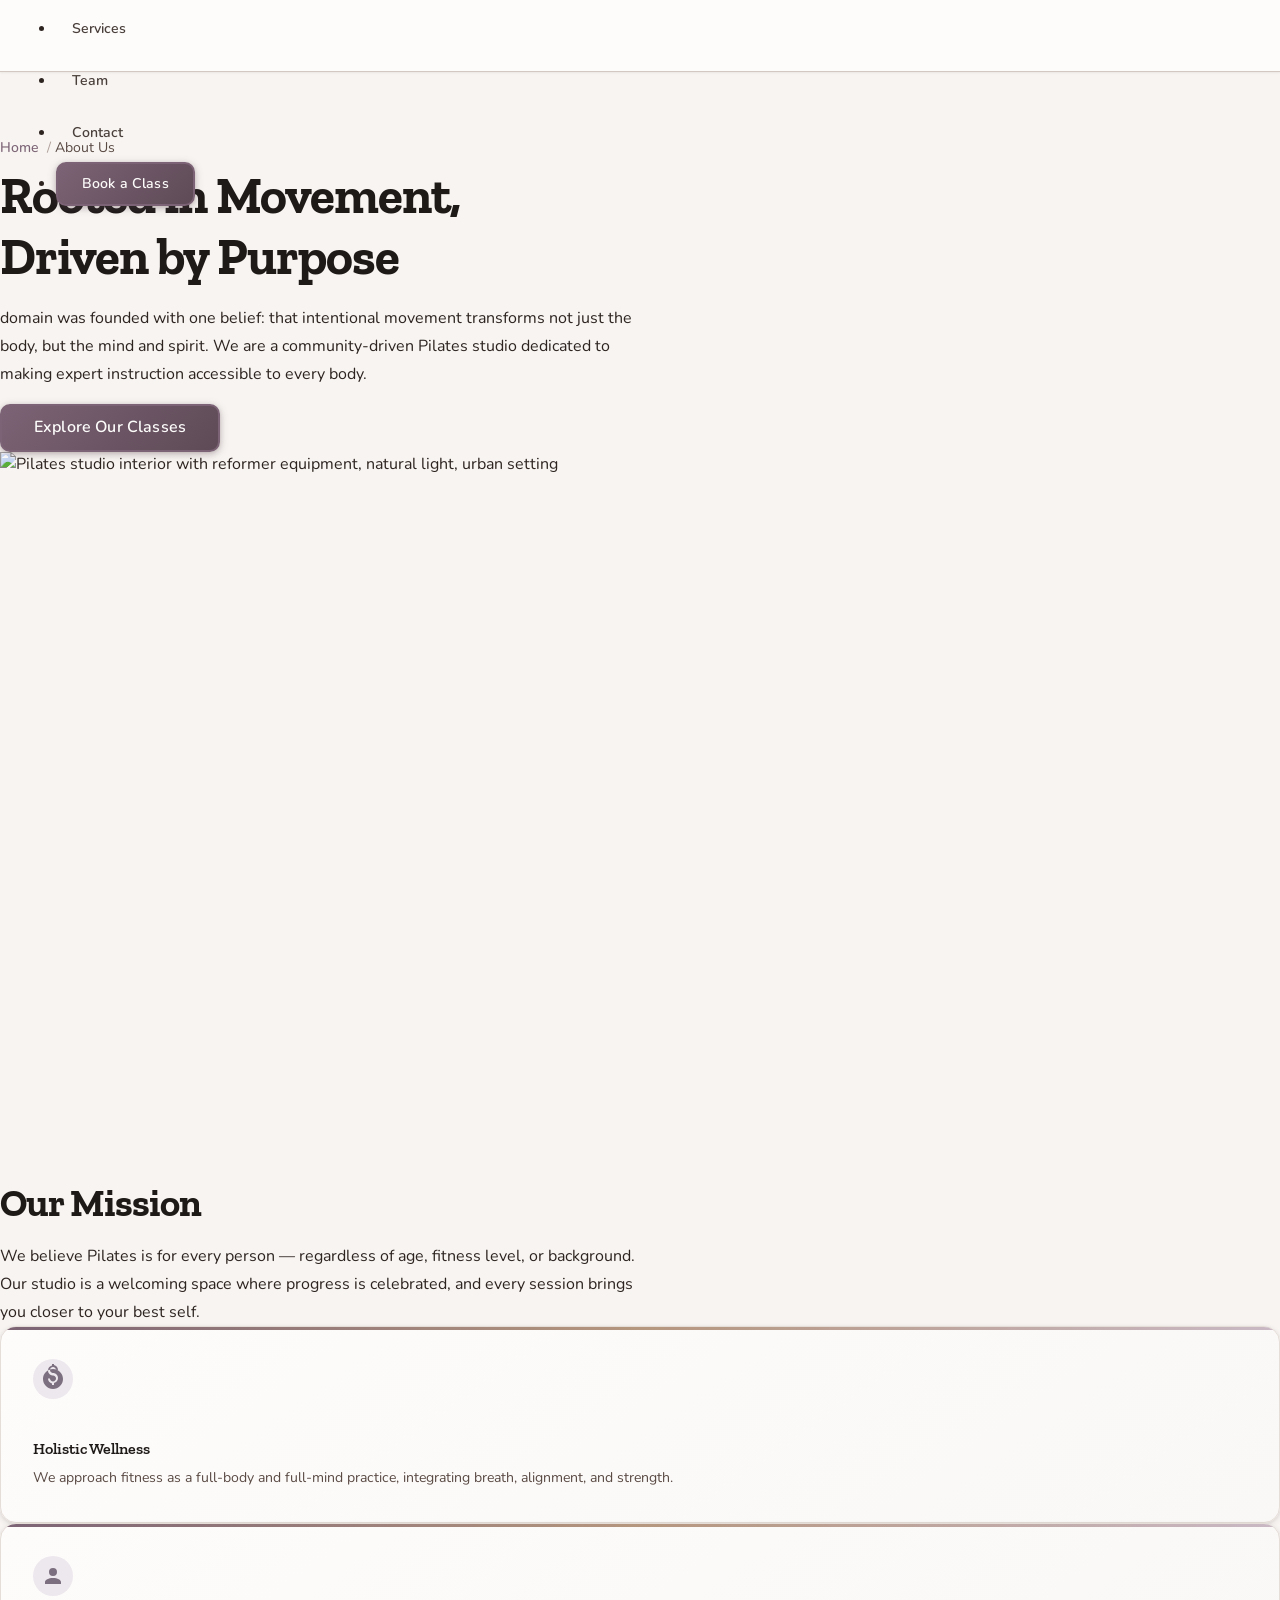
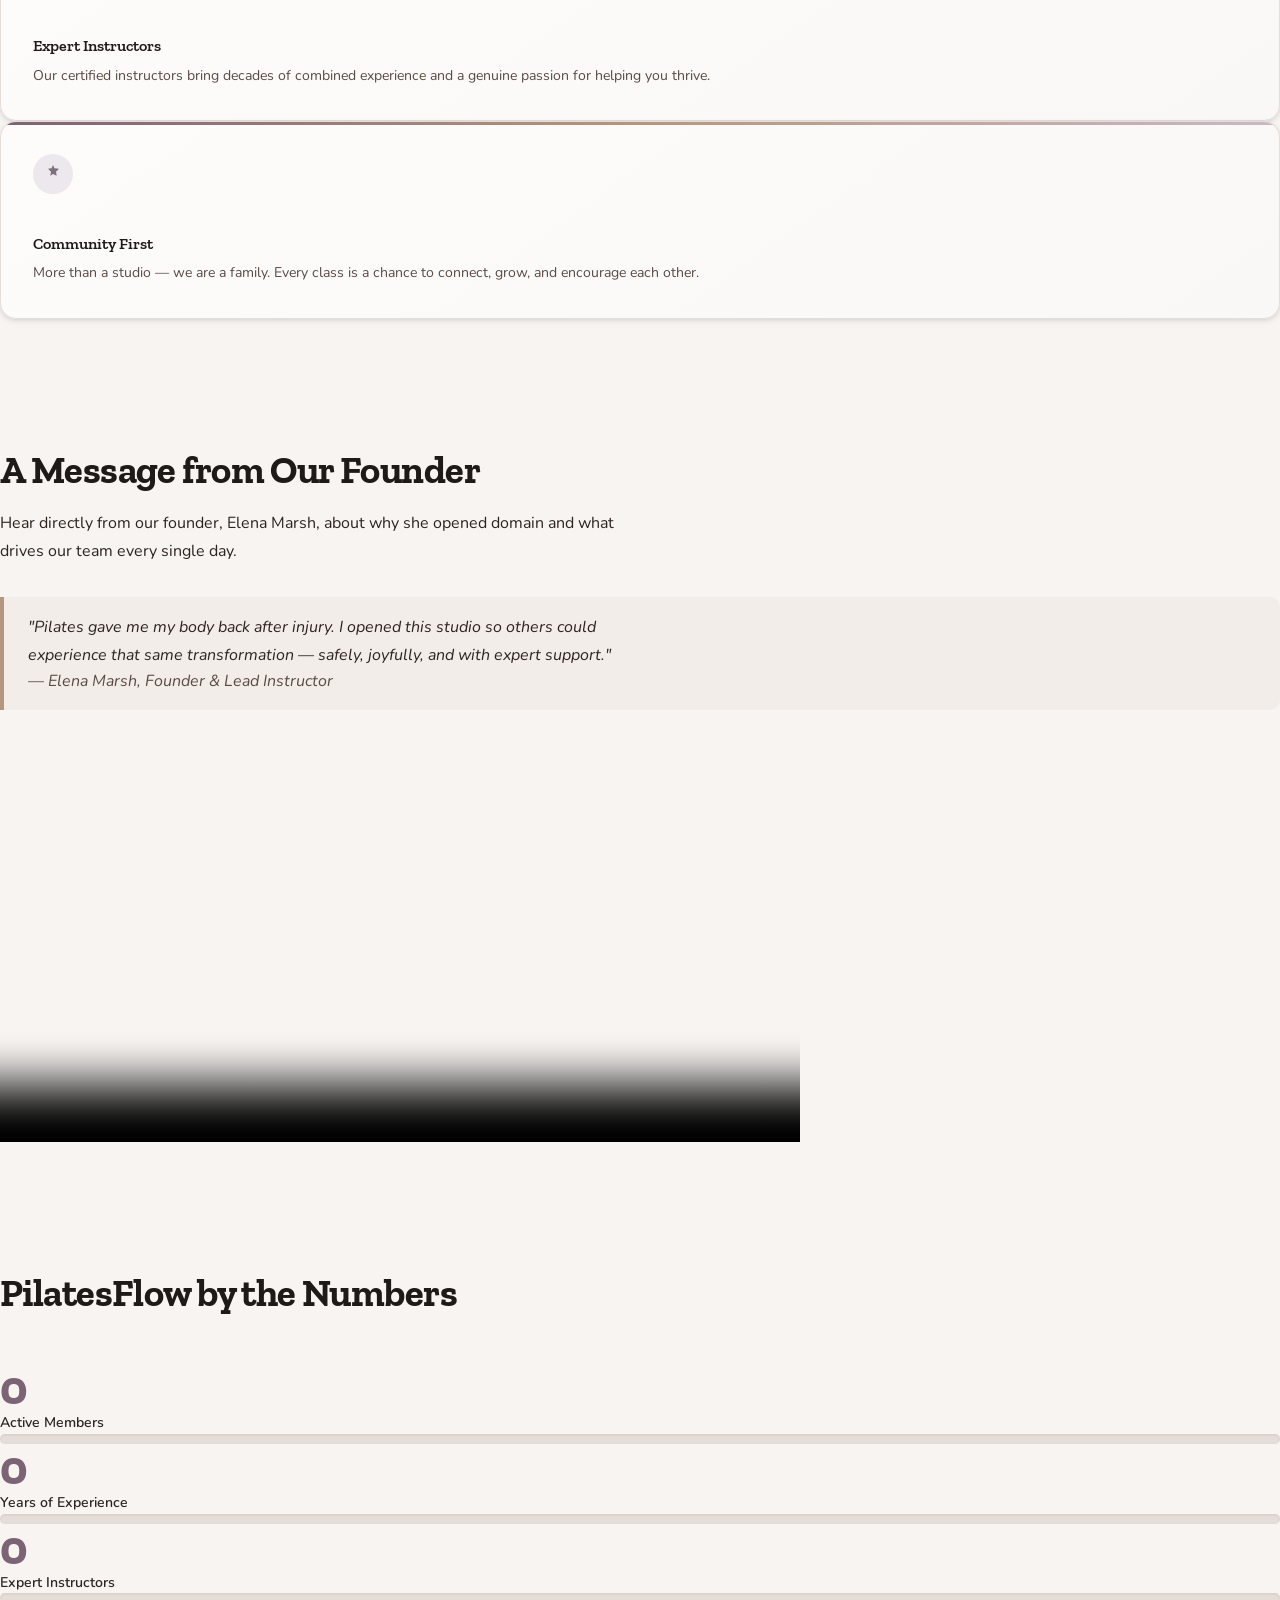
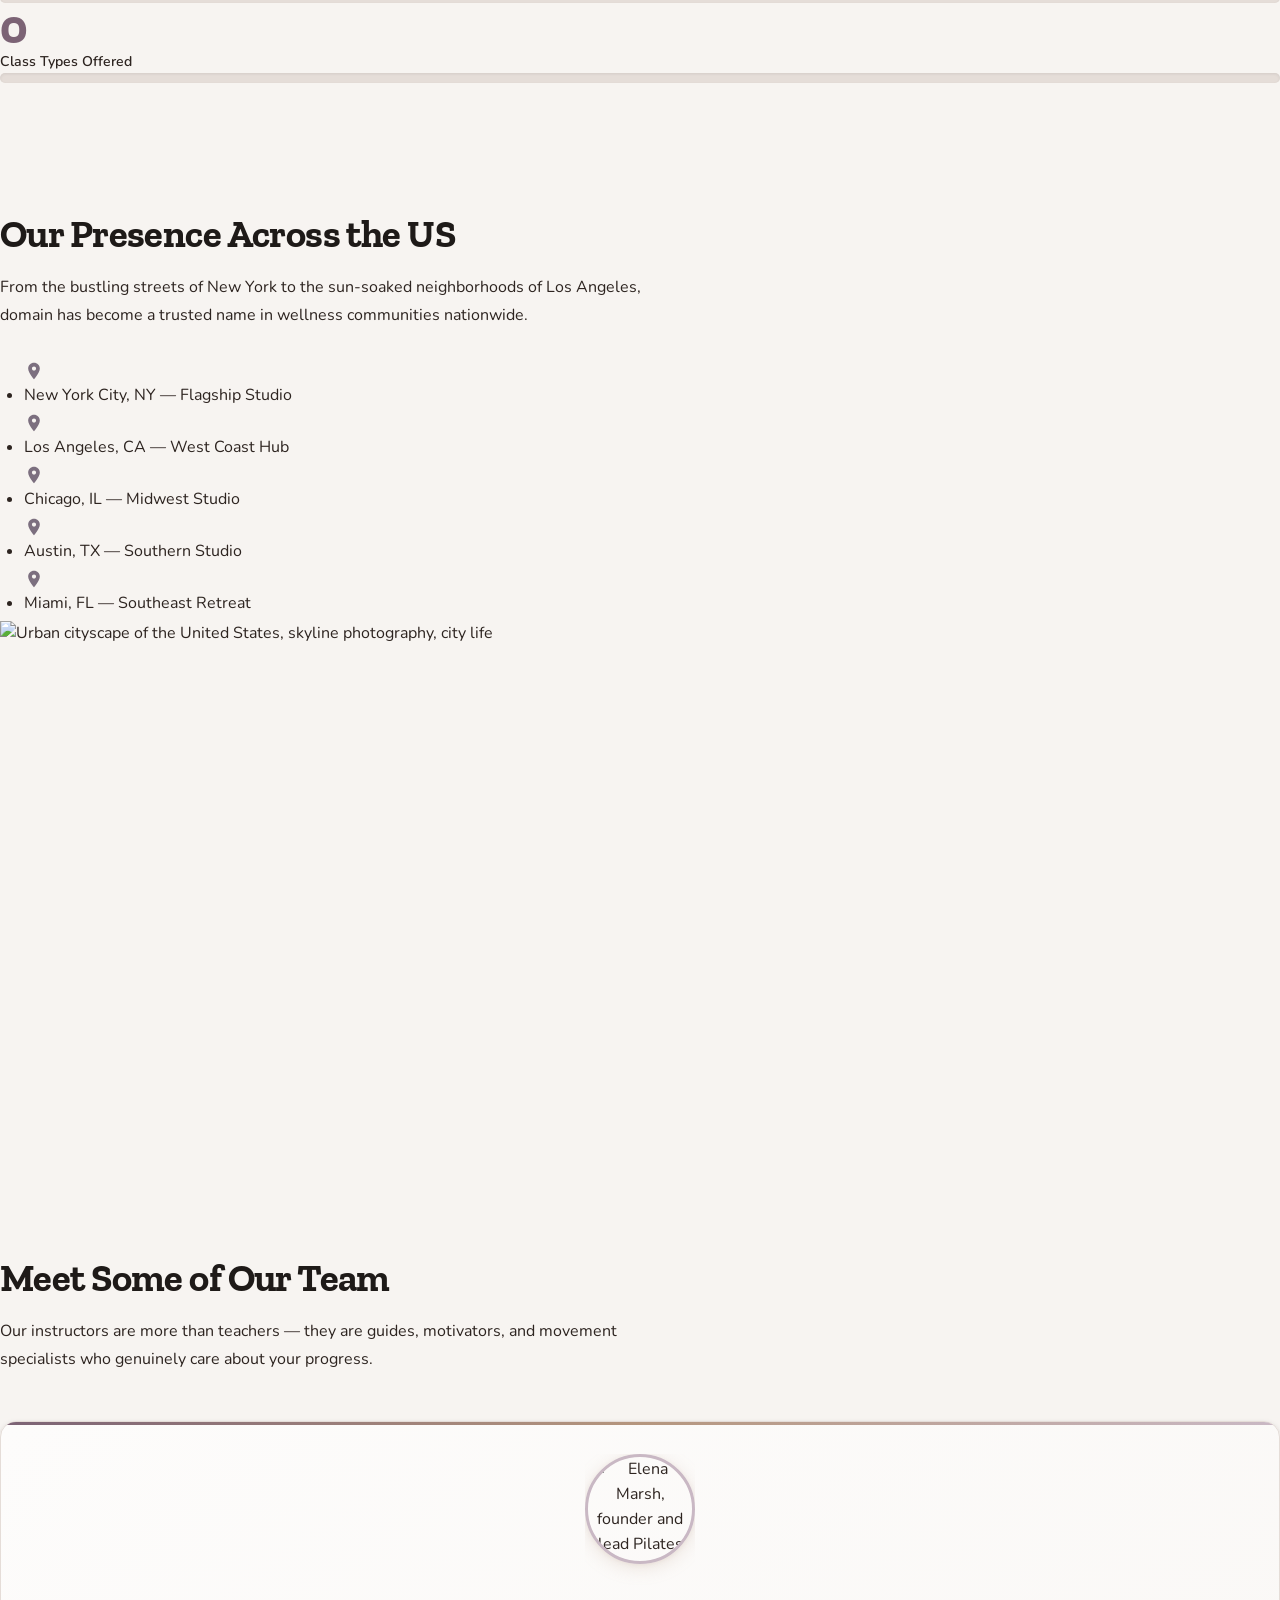
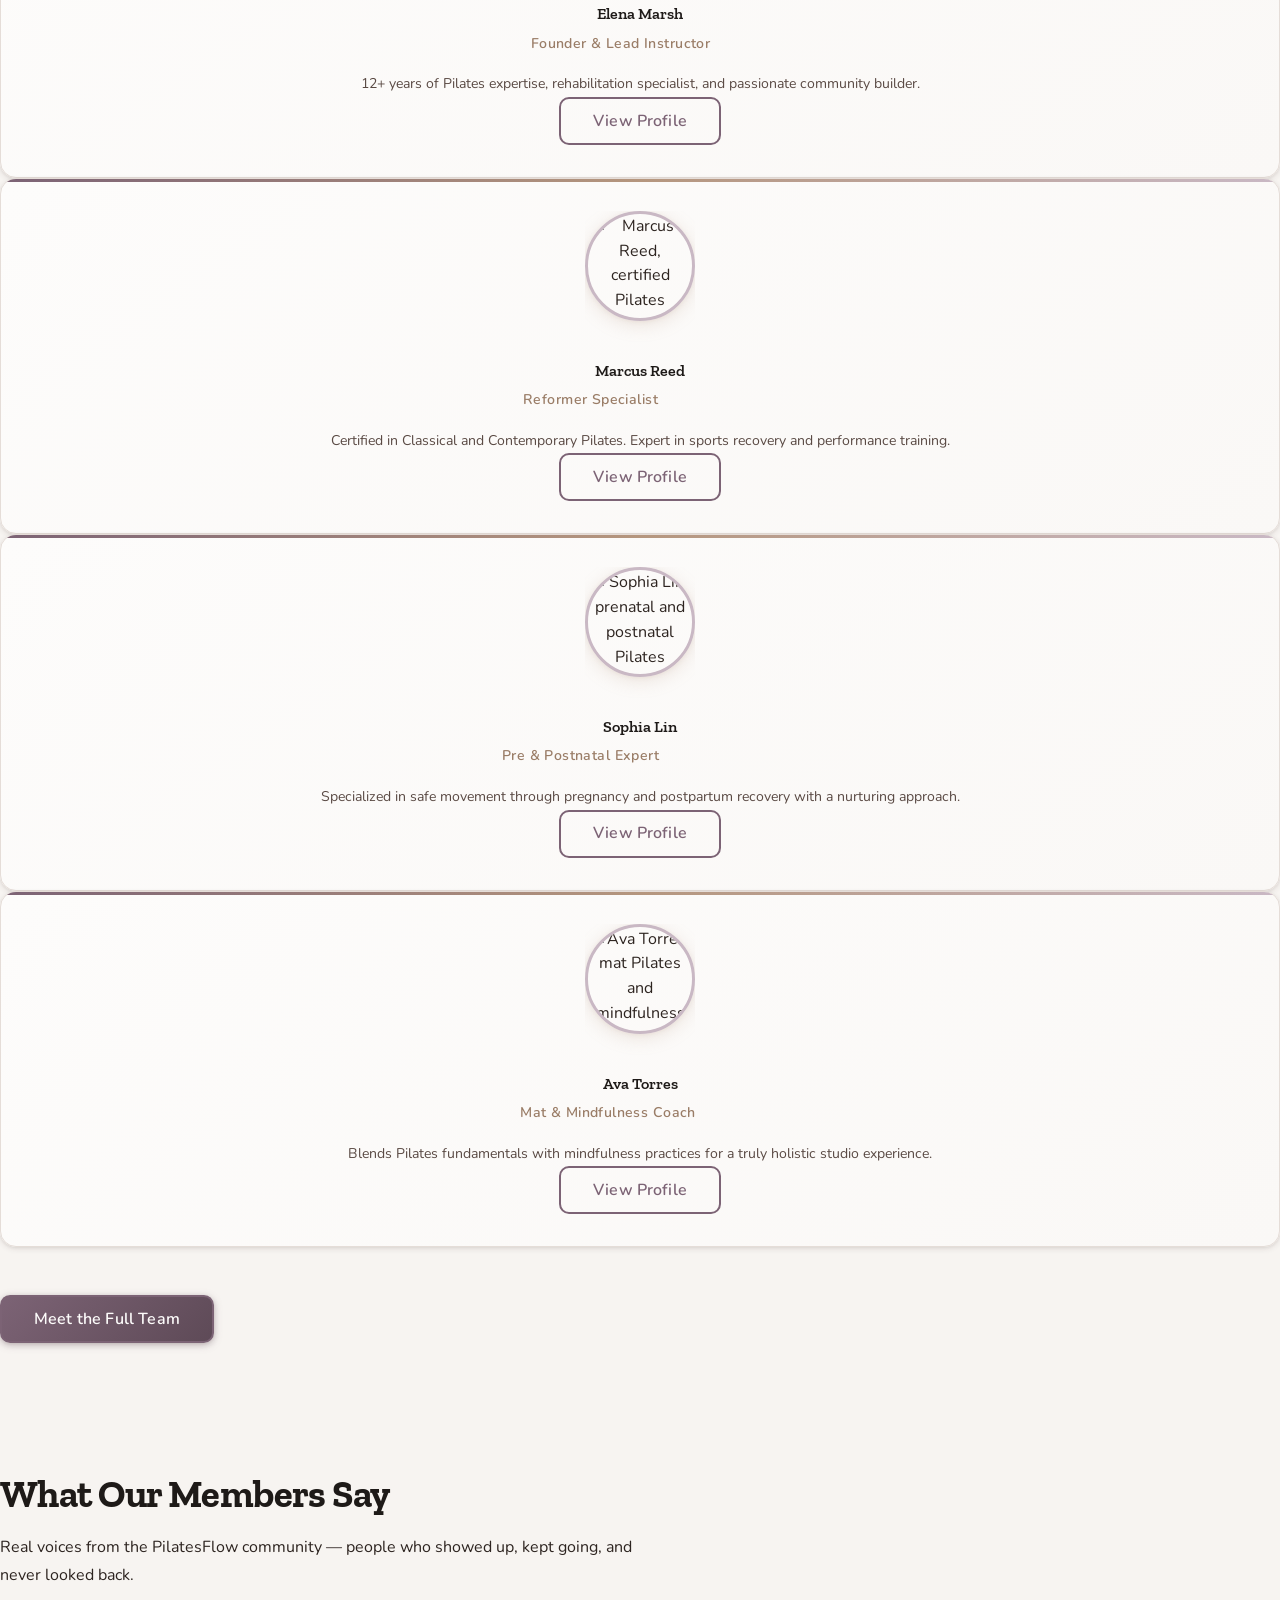
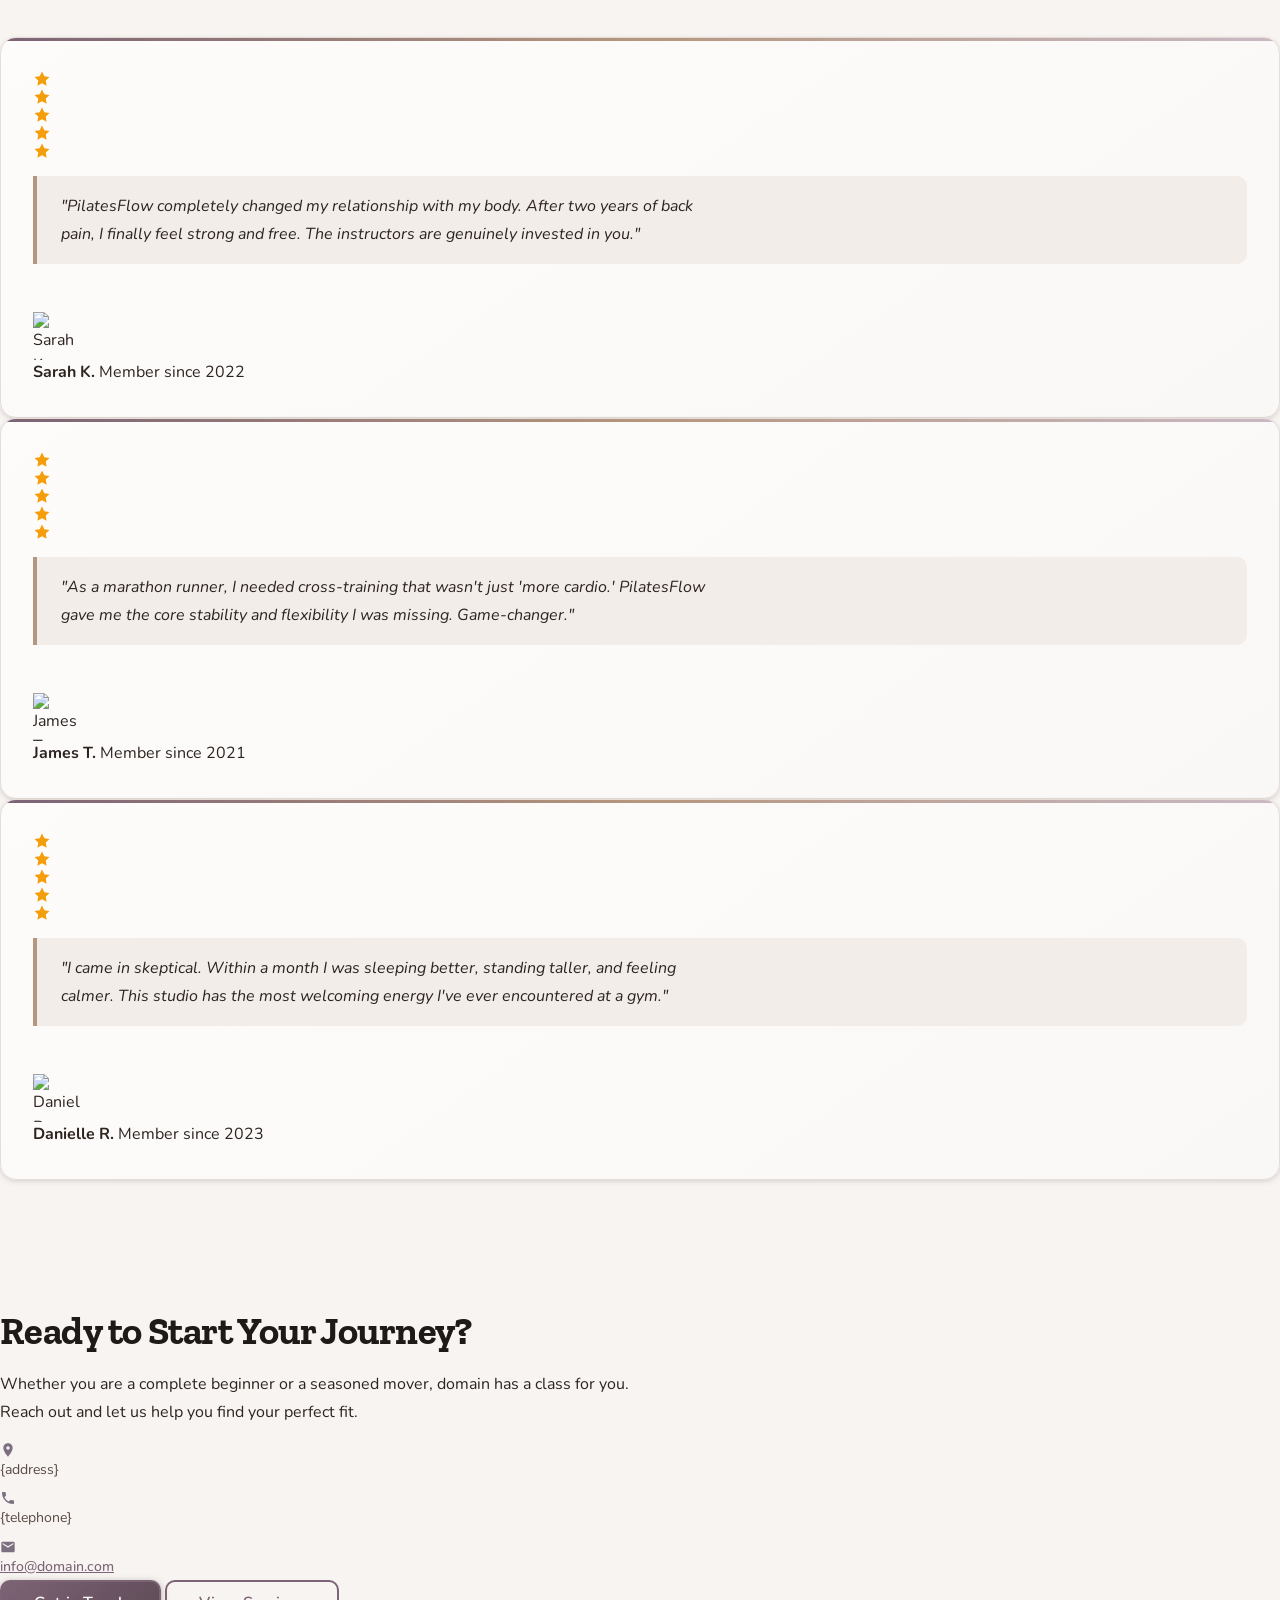
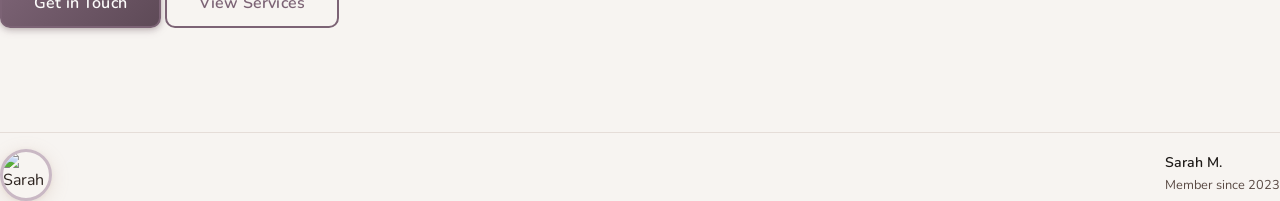
==== about.html @ e8f19bd0 "Initial commit: Batch msgbatch_01WwYgPT8CWAQSULZAcXFz2i results" ====
<!doctype html>
<html lang="en">
 <head>
  <meta charset="UTF-8">
  <meta name="viewport" content="width=device-width, initial-scale=1.0">
  <title>About Us | domain</title>
  <meta name="description" content="Learn about domain — our story, mission, expert instructors, and commitment to transforming lives through mindful Pilates practice.">
  <meta property="og:title" content="About Us | domain">
  <meta property="og:description" content="Discover the story behind domain. Meet our dedicated team and learn how we bring Pilates to communities across the US.">
  <meta property="og:type" content="website">
  <meta property="og:url" content="https://domain.com/about.html">
  <meta property="og:image" content="https://images.unsplash.com/photo-1571902943202-507ec2618e8f?w=1200&amp;h=630&amp;fit=crop">
  <link rel="canonical" href="https://domain.com/about.html">
  <link rel="stylesheet" href="style.css">
  <link rel="icon" type="image/png" href="/favicon.png">
  <link rel="apple-touch-icon" href="/apple-touch-icon.png">
 </head>
 <body>
  <header class="l-header navbar navbar-expand-md sticky-top bg-white border-bottom" role="banner">
   <div class="container">
    <a class="navbar-brand c-logo" href="/" aria-label="PilatesFlow Studio Home"> <span class="c-logo__text">PilatesFlow</span> </a>
    <button class="navbar-toggler c-nav__toggle" type="button" aria-controls="main-navigation" aria-expanded="false" aria-label="Toggle navigation"><span class="navbar-toggler-icon"></span></button>
    <div class="collapse navbar-collapse c-nav" id="main-navigation" role="navigation" aria-label="Main navigation">
     <ul class="navbar-nav ms-auto mb-2 mb-md-0 align-items-md-center">
      <li class="nav-item"><a class="nav-link c-nav__item is-active" href="/" aria-current="page">Home</a></li>
      <li class="nav-item"><a class="nav-link c-nav__item" href="about.html">About</a></li>
      <li class="nav-item"><a class="nav-link c-nav__item" href="services.html">Services</a></li>
      <li class="nav-item"><a class="nav-link c-nav__item" href="team.html">Team</a></li>
      <li class="nav-item"><a class="nav-link c-nav__item" href="contact.html">Contact</a></li>
      <li class="nav-item ms-md-3"><a class="c-button c-button--primary btn" href="contact.html">Book a Class</a></li>
     </ul>
    </div>
   </div>
  </header>
  <main id="main-content" role="main">
   <section class="c-page-hero l-section py-4 py-md-5" aria-labelledby="about-heading">
    <div class="container">
     <nav aria-label="breadcrumb">
      <ol class="breadcrumb">
       <li class="breadcrumb-item"><a href="/">Home</a></li>
       <li class="breadcrumb-item active" aria-current="page">About Us</li>
      </ol>
     </nav>
     <div class="row align-items-center g-4 g-lg-5">
      <div class="col-12 col-lg-6" data-aos="fade-right">
       <h1 id="about-heading" class="c-page-hero__title">Rooted in Movement,
        <br>
        Driven by Purpose</h1>
       <p class="c-page-hero__lead">domain was founded with one belief: that intentional movement transforms not just the body, but the mind and spirit. We are a community-driven Pilates studio dedicated to making expert instruction accessible to every body.</p>
       <a class="c-button c-button--primary btn mt-3" href="services.html">Explore Our Classes</a>
      </div>
      <div class="col-12 col-lg-6" data-aos="fade-left">
       <div class="ratio ratio-4x3 c-hero-image-wrap">
        <img src="https://images.unsplash.com/photo-1571902943202-507ec2618e8f?w=800&amp;h=600&amp;fit=crop" alt="Pilates studio interior with reformer equipment, natural light, urban setting" class="img-fluid object-fit-cover rounded-3" width="800" height="600" loading="eager">
       </div>
      </div>
     </div>
    </div>
   </section>
   <section class="c-mission l-section py-4 py-md-5" aria-labelledby="mission-heading">
    <div class="container">
     <div class="row justify-content-center">
      <div class="col-12 col-md-8 col-lg-6 text-center" data-aos="fade-up">
       <h2 id="mission-heading" class="c-section-title">Our Mission</h2>
       <p class="c-section-subtitle">We believe Pilates is for every person — regardless of age, fitness level, or background. Our studio is a welcoming space where progress is celebrated, and every session brings you closer to your best self.</p>
      </div>
     </div>
     <div class="row g-4 mt-2">
      <div class="col-12 col-md-4" data-aos="fade-up" data-aos-delay="0">
       <div class="c-card h-100 text-center">
        <div class="c-card__icon-wrap mx-auto mb-3" aria-hidden="true">
         <svg width="40" height="40" viewBox="0 0 40 40" fill="none" xmlns="http://www.w3.org/2000/svg">
          <circle cx="20" cy="20" r="20" fill="#ede8ed" /> <path d="M20 10c-5.52 0-10 4.48-10 10s4.48 10 10 10 10-4.48 10-10S25.52 10 20 10zm1 14.41V26h-2v-1.59c-2.33-.48-4-2.5-4-4.91h2c0 1.66 1.34 3 3 3s3-1.34 3-3c0-1.66-1.34-3-3-3-2.76 0-5-2.24-5-5 0-2.41 1.67-4.43 4-4.91V5h2v1.09c2.33.48 4 2.5 4 4.91h-2c0-1.66-1.34-3-3-3s-3 1.34-3 3c0 1.66 1.34 3 3 3 2.76 0 5 2.24 5 5 0 2.41-1.67 4.43-4 4.91z" fill="#7c6f7f" />
         </svg>
        </div>
        <h3 class="c-card__title h5">Holistic Wellness</h3>
        <p class="c-card__text">We approach fitness as a full-body and full-mind practice, integrating breath, alignment, and strength.</p>
       </div>
      </div>
      <div class="col-12 col-md-4" data-aos="fade-up" data-aos-delay="100">
       <div class="c-card h-100 text-center">
        <div class="c-card__icon-wrap mx-auto mb-3" aria-hidden="true">
         <svg width="40" height="40" viewBox="0 0 40 40" fill="none" xmlns="http://www.w3.org/2000/svg">
          <circle cx="20" cy="20" r="20" fill="#ede8ed" /> <path d="M20 12a4 4 0 100 8 4 4 0 000-8zm0 10c-4.42 0-8 1.79-8 4v2h16v-2c0-2.21-3.58-4-8-4z" fill="#7c6f7f" />
         </svg>
        </div>
        <h3 class="c-card__title h5">Expert Instructors</h3>
        <p class="c-card__text">Our certified instructors bring decades of combined experience and a genuine passion for helping you thrive.</p>
       </div>
      </div>
      <div class="col-12 col-md-4" data-aos="fade-up" data-aos-delay="200">
       <div class="c-card h-100 text-center">
        <div class="c-card__icon-wrap mx-auto mb-3" aria-hidden="true">
         <svg width="40" height="40" viewBox="0 0 40 40" fill="none" xmlns="http://www.w3.org/2000/svg">
          <circle cx="20" cy="20" r="20" fill="#ede8ed" /> <path d="M20 11l-1.45 3.2L15 14.82l3 2.92-.71 4.11L20 20l3.71 1.85-.71-4.11 3-2.92-4.55-.62z" fill="#7c6f7f" />
         </svg>
        </div>
        <h3 class="c-card__title h5">Community First</h3>
        <p class="c-card__text">More than a studio — we are a family. Every class is a chance to connect, grow, and encourage each other.</p>
       </div>
      </div>
     </div>
    </div>
   </section>
   <section class="c-video-section l-section py-4 py-md-5" aria-labelledby="video-heading">
    <div class="container">
     <div class="row justify-content-center">
      <div class="col-12 col-lg-10">
       <div class="row align-items-center g-4 g-lg-5">
        <div class="col-12 col-lg-5" data-aos="fade-right">
         <h2 id="video-heading" class="c-section-title">A Message from Our Founder</h2>
         <p>Hear directly from our founder, Elena Marsh, about why she opened domain and what drives our team every single day.</p>
         <blockquote class="c-blockquote mt-4">
          <p>"Pilates gave me my body back after injury. I opened this studio so others could experience that same transformation — safely, joyfully, and with expert support."</p>
          <footer class="c-blockquote__footer">— Elena Marsh, Founder &amp; Lead Instructor</footer>
         </blockquote>
        </div>
        <div class="col-12 col-lg-7" data-aos="fade-left">
         <div class="ratio ratio-16x9 c-video-wrap rounded-3 overflow-hidden">
          <video controls preload="metadata" poster="https://images.unsplash.com/photo-1518611012118-696072aa579a?w=800&amp;h=450&amp;fit=crop" aria-label="Founder video message from Elena Marsh about domain" width="800" height="450">
           <source src="media/founder-message.mp4" type="video/mp4">
           <p>Your browser does not support the video tag. <a href="media/founder-message.mp4">Download the video</a>.</p>
          </video>
         </div>
        </div>
       </div>
      </div>
     </div>
    </div>
   </section>
   <section class="c-stats l-section py-4 py-md-5" aria-labelledby="stats-heading">
    <div class="container">
     <h2 id="stats-heading" class="c-section-title text-center mb-5" data-aos="fade-up">PilatesFlow by the Numbers</h2>
     <div class="row g-4 text-center">
      <div class="col-6 col-lg-3" data-aos="fade-up" data-aos-delay="0">
       <div class="c-stat-card">
        <div class="c-stat__number" data-count="1200">0</div>
        <div class="c-stat__label">Active Members</div>
        <div class="c-progress-bar" role="progressbar" aria-valuenow="85" aria-valuemin="0" aria-valuemax="100" aria-label="Active members progress">
         <div class="c-progress-bar__fill" style="--progress: 85%"></div>
        </div>
       </div>
      </div>
      <div class="col-6 col-lg-3" data-aos="fade-up" data-aos-delay="100">
       <div class="c-stat-card">
        <div class="c-stat__number" data-count="12">0</div>
        <div class="c-stat__label">Years of Experience</div>
        <div class="c-progress-bar" role="progressbar" aria-valuenow="70" aria-valuemin="0" aria-valuemax="100" aria-label="Years of experience progress">
         <div class="c-progress-bar__fill" style="--progress: 70%"></div>
        </div>
       </div>
      </div>
      <div class="col-6 col-lg-3" data-aos="fade-up" data-aos-delay="200">
       <div class="c-stat-card">
        <div class="c-stat__number" data-count="18">0</div>
        <div class="c-stat__label">Expert Instructors</div>
        <div class="c-progress-bar" role="progressbar" aria-valuenow="60" aria-valuemin="0" aria-valuemax="100" aria-label="Expert instructors progress">
         <div class="c-progress-bar__fill" style="--progress: 60%"></div>
        </div>
       </div>
      </div>
      <div class="col-6 col-lg-3" data-aos="fade-up" data-aos-delay="300">
       <div class="c-stat-card">
        <div class="c-stat__number" data-count="30">0</div>
        <div class="c-stat__label">Class Types Offered</div>
        <div class="c-progress-bar" role="progressbar" aria-valuenow="90" aria-valuemin="0" aria-valuemax="100" aria-label="Class types progress">
         <div class="c-progress-bar__fill" style="--progress: 90%"></div>
        </div>
       </div>
      </div>
     </div>
    </div>
   </section>
   <section class="c-presence l-section py-4 py-md-5" aria-labelledby="presence-heading">
    <div class="container">
     <div class="row align-items-center g-4 g-lg-5">
      <div class="col-12 col-lg-5" data-aos="fade-right">
       <h2 id="presence-heading" class="c-section-title">Our Presence Across the US</h2>
       <p>From the bustling streets of New York to the sun-soaked neighborhoods of Los Angeles, domain has become a trusted name in wellness communities nationwide.</p>
       <ul class="c-location-list list-unstyled mt-4">
        <li class="c-location-list__item">
         <svg class="c-location-list__icon" width="20" height="20" viewBox="0 0 24 24" fill="none" xmlns="http://www.w3.org/2000/svg" aria-hidden="true">
          <path d="M12 2C8.13 2 5 5.13 5 9c0 5.25 7 13 7 13s7-7.75 7-13c0-3.87-3.13-7-7-7zm0 9.5c-1.38 0-2.5-1.12-2.5-2.5s1.12-2.5 2.5-2.5 2.5 1.12 2.5 2.5-1.12 2.5-2.5 2.5z" fill="#7c6f7f" />
         </svg>
         <span>New York City, NY — Flagship Studio</span>
        </li>
        <li class="c-location-list__item">
         <svg class="c-location-list__icon" width="20" height="20" viewBox="0 0 24 24" fill="none" xmlns="http://www.w3.org/2000/svg" aria-hidden="true">
          <path d="M12 2C8.13 2 5 5.13 5 9c0 5.25 7 13 7 13s7-7.75 7-13c0-3.87-3.13-7-7-7zm0 9.5c-1.38 0-2.5-1.12-2.5-2.5s1.12-2.5 2.5-2.5 2.5 1.12 2.5 2.5-1.12 2.5-2.5 2.5z" fill="#7c6f7f" />
         </svg>
         <span>Los Angeles, CA — West Coast Hub</span>
        </li>
        <li class="c-location-list__item">
         <svg class="c-location-list__icon" width="20" height="20" viewBox="0 0 24 24" fill="none" xmlns="http://www.w3.org/2000/svg" aria-hidden="true">
          <path d="M12 2C8.13 2 5 5.13 5 9c0 5.25 7 13 7 13s7-7.75 7-13c0-3.87-3.13-7-7-7zm0 9.5c-1.38 0-2.5-1.12-2.5-2.5s1.12-2.5 2.5-2.5 2.5 1.12 2.5 2.5-1.12 2.5-2.5 2.5z" fill="#7c6f7f" />
         </svg>
         <span>Chicago, IL — Midwest Studio</span>
        </li>
        <li class="c-location-list__item">
         <svg class="c-location-list__icon" width="20" height="20" viewBox="0 0 24 24" fill="none" xmlns="http://www.w3.org/2000/svg" aria-hidden="true">
          <path d="M12 2C8.13 2 5 5.13 5 9c0 5.25 7 13 7 13s7-7.75 7-13c0-3.87-3.13-7-7-7zm0 9.5c-1.38 0-2.5-1.12-2.5-2.5s1.12-2.5 2.5-2.5 2.5 1.12 2.5 2.5-1.12 2.5-2.5 2.5z" fill="#7c6f7f" />
         </svg>
         <span>Austin, TX — Southern Studio</span>
        </li>
        <li class="c-location-list__item">
         <svg class="c-location-list__icon" width="20" height="20" viewBox="0 0 24 24" fill="none" xmlns="http://www.w3.org/2000/svg" aria-hidden="true">
          <path d="M12 2C8.13 2 5 5.13 5 9c0 5.25 7 13 7 13s7-7.75 7-13c0-3.87-3.13-7-7-7zm0 9.5c-1.38 0-2.5-1.12-2.5-2.5s1.12-2.5 2.5-2.5 2.5 1.12 2.5 2.5-1.12 2.5-2.5 2.5z" fill="#7c6f7f" />
         </svg>
         <span>Miami, FL — Southeast Retreat</span>
        </li>
       </ul>
      </div>
      <div class="col-12 col-lg-7" data-aos="fade-left">
       <div class="ratio ratio-16x9 rounded-3 overflow-hidden">
        <img src="https://images.unsplash.com/photo-1477959858617-67f85cf4f1df?w=900&amp;h=506&amp;fit=crop" alt="Urban cityscape of the United States, skyline photography, city life" class="img-fluid object-fit-cover" width="900" height="506" loading="lazy">
       </div>
      </div>
     </div>
    </div>
   </section>
   <section class="c-team-preview l-section py-4 py-md-5" aria-labelledby="team-heading">
    <div class="container">
     <div class="row justify-content-center mb-5">
      <div class="col-12 col-md-8 col-lg-6 text-center" data-aos="fade-up">
       <h2 id="team-heading" class="c-section-title">Meet Some of Our Team</h2>
       <p class="c-section-subtitle">Our instructors are more than teachers — they are guides, motivators, and movement specialists who genuinely care about your progress.</p>
      </div>
     </div>
     <div class="row g-4">
      <div class="col-12 col-sm-6 col-lg-3 d-flex" data-aos="fade-up" data-aos-delay="0">
       <div class="c-card c-team-card h-100 d-flex flex-column w-100">
        <div class="ratio ratio-1x1">
         <img src="https://images.unsplash.com/photo-1594744803329-e58b31de8bf5?w=400&amp;h=400&amp;fit=crop&amp;crop=face" alt="Elena Marsh, founder and lead Pilates instructor" class="img-fluid object-fit-cover c-team-card__avatar" width="400" height="400" loading="lazy">
        </div>
        <div class="c-team-card__body mt-3">
         <h3 class="c-team-card__name h5 mb-1">Elena Marsh</h3>
         <p class="c-team-card__role">Founder &amp; Lead Instructor</p>
         <p class="c-team-card__bio">12+ years of Pilates expertise, rehabilitation specialist, and passionate community builder.</p>
        </div>
        <div class="mt-auto pt-3">
         <a class="c-button c-button--outline btn w-100" href="team.html">View Profile</a>
        </div>
       </div>
      </div>
      <div class="col-12 col-sm-6 col-lg-3 d-flex" data-aos="fade-up" data-aos-delay="100">
       <div class="c-card c-team-card h-100 d-flex flex-column w-100">
        <div class="ratio ratio-1x1">
         <img src="https://images.unsplash.com/photo-1570295999919-56ceb5ecca61?w=400&amp;h=400&amp;fit=crop&amp;crop=face" alt="Marcus Reed, certified Pilates reformer instructor" class="img-fluid object-fit-cover c-team-card__avatar" width="400" height="400" loading="lazy">
        </div>
        <div class="c-team-card__body mt-3">
         <h3 class="c-team-card__name h5 mb-1">Marcus Reed</h3>
         <p class="c-team-card__role">Reformer Specialist</p>
         <p class="c-team-card__bio">Certified in Classical and Contemporary Pilates. Expert in sports recovery and performance training.</p>
        </div>
        <div class="mt-auto pt-3">
         <a class="c-button c-button--outline btn w-100" href="team.html">View Profile</a>
        </div>
       </div>
      </div>
      <div class="col-12 col-sm-6 col-lg-3 d-flex" data-aos="fade-up" data-aos-delay="200">
       <div class="c-card c-team-card h-100 d-flex flex-column w-100">
        <div class="ratio ratio-1x1">
         <img src="https://images.unsplash.com/photo-1607746882042-944635dfe10e?w=400&amp;h=400&amp;fit=crop&amp;crop=face" alt="Sophia Lin, prenatal and postnatal Pilates instructor" class="img-fluid object-fit-cover c-team-card__avatar" width="400" height="400" loading="lazy">
        </div>
        <div class="c-team-card__body mt-3">
         <h3 class="c-team-card__name h5 mb-1">Sophia Lin</h3>
         <p class="c-team-card__role">Pre &amp; Postnatal Expert</p>
         <p class="c-team-card__bio">Specialized in safe movement through pregnancy and postpartum recovery with a nurturing approach.</p>
        </div>
        <div class="mt-auto pt-3">
         <a class="c-button c-button--outline btn w-100" href="team.html">View Profile</a>
        </div>
       </div>
      </div>
      <div class="col-12 col-sm-6 col-lg-3 d-flex" data-aos="fade-up" data-aos-delay="300">
       <div class="c-card c-team-card h-100 d-flex flex-column w-100">
        <div class="ratio ratio-1x1">
         <img src="https://images.unsplash.com/photo-1580489944761-15a19d654956?w=400&amp;h=400&amp;fit=crop&amp;crop=face" alt="Ava Torres, mat Pilates and mindfulness instructor" class="img-fluid object-fit-cover c-team-card__avatar" width="400" height="400" loading="lazy">
        </div>
        <div class="c-team-card__body mt-3">
         <h3 class="c-team-card__name h5 mb-1">Ava Torres</h3>
         <p class="c-team-card__role">Mat &amp; Mindfulness Coach</p>
         <p class="c-team-card__bio">Blends Pilates fundamentals with mindfulness practices for a truly holistic studio experience.</p>
        </div>
        <div class="mt-auto pt-3">
         <a class="c-button c-button--outline btn w-100" href="team.html">View Profile</a>
        </div>
       </div>
      </div>
     </div>
     <div class="text-center mt-5" data-aos="fade-up">
      <a class="c-button c-button--primary btn" href="team.html">Meet the Full Team</a>
     </div>
    </div>
   </section>
   <section class="c-testimonials l-section py-4 py-md-5" aria-labelledby="testimonials-heading">
    <div class="container">
     <div class="row justify-content-center mb-5">
      <div class="col-12 col-md-8 col-lg-6 text-center" data-aos="fade-up">
       <h2 id="testimonials-heading" class="c-section-title">What Our Members Say</h2>
       <p class="c-section-subtitle">Real voices from the PilatesFlow community — people who showed up, kept going, and never looked back.</p>
      </div>
     </div>
     <div class="row g-4">
      <div class="col-12 col-md-6 col-lg-4" data-aos="fade-up" data-aos-delay="0">
       <article class="c-testimonial-card c-card h-100">
        <div class="c-testimonial-card__rating" aria-label="5 out of 5 stars">
         <svg class="c-star" width="18" height="18" viewBox="0 0 24 24" fill="#f59e0b" xmlns="http://www.w3.org/2000/svg" aria-hidden="true">
          <path d="M12 2l3.09 6.26L22 9.27l-5 4.87 1.18 6.88L12 17.77l-6.18 3.25L7 14.14 2 9.27l6.91-1.01L12 2z" />
         </svg>
         <svg class="c-star" width="18" height="18" viewBox="0 0 24 24" fill="#f59e0b" xmlns="http://www.w3.org/2000/svg" aria-hidden="true">
          <path d="M12 2l3.09 6.26L22 9.27l-5 4.87 1.18 6.88L12 17.77l-6.18 3.25L7 14.14 2 9.27l6.91-1.01L12 2z" />
         </svg>
         <svg class="c-star" width="18" height="18" viewBox="0 0 24 24" fill="#f59e0b" xmlns="http://www.w3.org/2000/svg" aria-hidden="true">
          <path d="M12 2l3.09 6.26L22 9.27l-5 4.87 1.18 6.88L12 17.77l-6.18 3.25L7 14.14 2 9.27l6.91-1.01L12 2z" />
         </svg>
         <svg class="c-star" width="18" height="18" viewBox="0 0 24 24" fill="#f59e0b" xmlns="http://www.w3.org/2000/svg" aria-hidden="true">
          <path d="M12 2l3.09 6.26L22 9.27l-5 4.87 1.18 6.88L12 17.77l-6.18 3.25L7 14.14 2 9.27l6.91-1.01L12 2z" />
         </svg>
         <svg class="c-star" width="18" height="18" viewBox="0 0 24 24" fill="#f59e0b" xmlns="http://www.w3.org/2000/svg" aria-hidden="true">
          <path d="M12 2l3.09 6.26L22 9.27l-5 4.87 1.18 6.88L12 17.77l-6.18 3.25L7 14.14 2 9.27l6.91-1.01L12 2z" />
         </svg>
        </div>
        <blockquote class="c-testimonial-card__quote mt-3">
         <p>"PilatesFlow completely changed my relationship with my body. After two years of back pain, I finally feel strong and free. The instructors are genuinely invested in you."</p>
        </blockquote>
        <footer class="c-testimonial-card__author mt-3">
         <div class="d-flex align-items-center gap-3">
          <img src="https://images.unsplash.com/photo-1438761681033-6461ffad8d80?w=60&amp;h=60&amp;fit=crop&amp;crop=face" alt="Sarah K., domain member" class="c-testimonial-card__avatar" width="48" height="48" loading="lazy">
          <div>
           <strong class="d-block">Sarah K.</strong> <span class="c-testimonial-card__role">Member since 2022</span>
          </div>
         </div>
        </footer>
       </article>
      </div>
      <div class="col-12 col-md-6 col-lg-4" data-aos="fade-up" data-aos-delay="100">
       <article class="c-testimonial-card c-card h-100">
        <div class="c-testimonial-card__rating" aria-label="5 out of 5 stars">
         <svg class="c-star" width="18" height="18" viewBox="0 0 24 24" fill="#f59e0b" xmlns="http://www.w3.org/2000/svg" aria-hidden="true">
          <path d="M12 2l3.09 6.26L22 9.27l-5 4.87 1.18 6.88L12 17.77l-6.18 3.25L7 14.14 2 9.27l6.91-1.01L12 2z" />
         </svg>
         <svg class="c-star" width="18" height="18" viewBox="0 0 24 24" fill="#f59e0b" xmlns="http://www.w3.org/2000/svg" aria-hidden="true">
          <path d="M12 2l3.09 6.26L22 9.27l-5 4.87 1.18 6.88L12 17.77l-6.18 3.25L7 14.14 2 9.27l6.91-1.01L12 2z" />
         </svg>
         <svg class="c-star" width="18" height="18" viewBox="0 0 24 24" fill="#f59e0b" xmlns="http://www.w3.org/2000/svg" aria-hidden="true">
          <path d="M12 2l3.09 6.26L22 9.27l-5 4.87 1.18 6.88L12 17.77l-6.18 3.25L7 14.14 2 9.27l6.91-1.01L12 2z" />
         </svg>
         <svg class="c-star" width="18" height="18" viewBox="0 0 24 24" fill="#f59e0b" xmlns="http://www.w3.org/2000/svg" aria-hidden="true">
          <path d="M12 2l3.09 6.26L22 9.27l-5 4.87 1.18 6.88L12 17.77l-6.18 3.25L7 14.14 2 9.27l6.91-1.01L12 2z" />
         </svg>
         <svg class="c-star" width="18" height="18" viewBox="0 0 24 24" fill="#f59e0b" xmlns="http://www.w3.org/2000/svg" aria-hidden="true">
          <path d="M12 2l3.09 6.26L22 9.27l-5 4.87 1.18 6.88L12 17.77l-6.18 3.25L7 14.14 2 9.27l6.91-1.01L12 2z" />
         </svg>
        </div>
        <blockquote class="c-testimonial-card__quote mt-3">
         <p>"As a marathon runner, I needed cross-training that wasn't just 'more cardio.' PilatesFlow gave me the core stability and flexibility I was missing. Game-changer."</p>
        </blockquote>
        <footer class="c-testimonial-card__author mt-3">
         <div class="d-flex align-items-center gap-3">
          <img src="https://images.unsplash.com/photo-1500648767791-00dcc994a43e?w=60&amp;h=60&amp;fit=crop&amp;crop=face" alt="James T., long-time PilatesFlow member and marathon runner" class="c-testimonial-card__avatar" width="48" height="48" loading="lazy">
          <div>
           <strong class="d-block">James T.</strong> <span class="c-testimonial-card__role">Member since 2021</span>
          </div>
         </div>
        </footer>
       </article>
      </div>
      <div class="col-12 col-md-6 col-lg-4" data-aos="fade-up" data-aos-delay="200">
       <article class="c-testimonial-card c-card h-100">
        <div class="c-testimonial-card__rating" aria-label="5 out of 5 stars">
         <svg class="c-star" width="18" height="18" viewBox="0 0 24 24" fill="#f59e0b" xmlns="http://www.w3.org/2000/svg" aria-hidden="true">
          <path d="M12 2l3.09 6.26L22 9.27l-5 4.87 1.18 6.88L12 17.77l-6.18 3.25L7 14.14 2 9.27l6.91-1.01L12 2z" />
         </svg>
         <svg class="c-star" width="18" height="18" viewBox="0 0 24 24" fill="#f59e0b" xmlns="http://www.w3.org/2000/svg" aria-hidden="true">
          <path d="M12 2l3.09 6.26L22 9.27l-5 4.87 1.18 6.88L12 17.77l-6.18 3.25L7 14.14 2 9.27l6.91-1.01L12 2z" />
         </svg>
         <svg class="c-star" width="18" height="18" viewBox="0 0 24 24" fill="#f59e0b" xmlns="http://www.w3.org/2000/svg" aria-hidden="true">
          <path d="M12 2l3.09 6.26L22 9.27l-5 4.87 1.18 6.88L12 17.77l-6.18 3.25L7 14.14 2 9.27l6.91-1.01L12 2z" />
         </svg>
         <svg class="c-star" width="18" height="18" viewBox="0 0 24 24" fill="#f59e0b" xmlns="http://www.w3.org/2000/svg" aria-hidden="true">
          <path d="M12 2l3.09 6.26L22 9.27l-5 4.87 1.18 6.88L12 17.77l-6.18 3.25L7 14.14 2 9.27l6.91-1.01L12 2z" />
         </svg>
         <svg class="c-star" width="18" height="18" viewBox="0 0 24 24" fill="#f59e0b" xmlns="http://www.w3.org/2000/svg" aria-hidden="true">
          <path d="M12 2l3.09 6.26L22 9.27l-5 4.87 1.18 6.88L12 17.77l-6.18 3.25L7 14.14 2 9.27l6.91-1.01L12 2z" />
         </svg>
        </div>
        <blockquote class="c-testimonial-card__quote mt-3">
         <p>"I came in skeptical. Within a month I was sleeping better, standing taller, and feeling calmer. This studio has the most welcoming energy I've ever encountered at a gym."</p>
        </blockquote>
        <footer class="c-testimonial-card__author mt-3">
         <div class="d-flex align-items-center gap-3">
          <img src="https://images.unsplash.com/photo-1544005313-94ddf0286df2?w=60&amp;h=60&amp;fit=crop&amp;crop=face" alt="Danielle R., domain member and wellness advocate" class="c-testimonial-card__avatar" width="48" height="48" loading="lazy">
          <div>
           <strong class="d-block">Danielle R.</strong> <span class="c-testimonial-card__role">Member since 2023</span>
          </div>
         </div>
        </footer>
       </article>
      </div>
     </div>
    </div>
   </section>
   <section class="c-contact-cta l-section py-4 py-md-5" aria-labelledby="contact-cta-heading">
    <div class="container">
     <div class="row justify-content-center">
      <div class="col-12 col-lg-10">
       <div class="c-cta-block row g-4 align-items-center">
        <div class="col-12 col-md-7" data-aos="fade-right">
         <h2 id="contact-cta-heading" class="c-section-title">Ready to Start Your Journey?</h2>
         <p class="mb-3">Whether you are a complete beginner or a seasoned mover, domain has a class for you. Reach out and let us help you find your perfect fit.</p>
         <address class="c-contact-info not-italic">
          <p class="mb-1">
           <svg class="me-2" width="16" height="16" viewBox="0 0 24 24" fill="none" xmlns="http://www.w3.org/2000/svg" aria-hidden="true">
            <path d="M12 2C8.13 2 5 5.13 5 9c0 5.25 7 13 7 13s7-7.75 7-13c0-3.87-3.13-7-7-7zm0 9.5c-1.38 0-2.5-1.12-2.5-2.5s1.12-2.5 2.5-2.5 2.5 1.12 2.5 2.5-1.12 2.5-2.5 2.5z" fill="#7c6f7f" />
           </svg>
           {address}
          </p>
          <p class="mb-1">
           <svg class="me-2" width="16" height="16" viewBox="0 0 24 24" fill="none" xmlns="http://www.w3.org/2000/svg" aria-hidden="true">
            <path d="M6.62 10.79c1.44 2.83 3.76 5.14 6.59 6.59l2.2-2.2c.27-.27.67-.36 1.02-.24 1.12.37 2.33.57 3.57.57.55 0 1 .45 1 1V20c0 .55-.45 1-1 1-9.39 0-17-7.61-17-17 0-.55.45-1 1-1h3.5c.55 0 1 .45 1 1 0 1.25.2 2.45.57 3.57.11.35.03.74-.25 1.02l-2.2 2.2z" fill="#7c6f7f" />
           </svg>
           {telephone}
          </p>
          <p class="mb-0">
           <svg class="me-2" width="16" height="16" viewBox="0 0 24 24" fill="none" xmlns="http://www.w3.org/2000/svg" aria-hidden="true">
            <path d="M20 4H4c-1.1 0-2 .9-2 2v12c0 1.1.9 2 2 2h16c1.1 0 2-.9 2-2V6c0-1.1-.9-2-2-2zm0 4l-8 5-8-5V6l8 5 8-5v2z" fill="#7c6f7f" />
           </svg>
           <a href="mailto:info@domain.com" class="c-link">info@domain.com</a>
          </p>
         </address>
        </div>
        <div class="col-12 col-md-5 text-md-end" data-aos="fade-left">
         <a class="c-button c-button--primary btn mb-3 mb-md-0 me-md-0 me-3" href="contact.html">Get in Touch</a> <a class="c-button c-button--outline btn" href="services.html">View Services</a>
        </div>
       </div>
      </div>
     </div>
    </div>
   </section>
  </main>
  <footer class="c-testimonial__author">
   <div class="c-testimonial__avatar-wrap">
    <img src="https://images.unsplash.com/photo-1494790108377-be9c29b29330?w=80&amp;h=80&amp;fit=crop&amp;crop=face" alt="Sarah M., pilates member, smiling woman" width="48" height="48" loading="lazy" class="c-testimonial__avatar">
   </div>
   <div>
    <cite class="c-testimonial__name">Sarah M.</cite>
    <p class="c-testimonial__role">Member since 2023</p>
   </div>
  </footer>
  <script src="script.js" defer></script>
 </body>
</html>
---- style.css ----
@import url('https://fonts.googleapis.com/css2?family=Zilla+Slab:wght@400;500;600;700&family=Nunito:wght@400;500;600;700&display=swap');

:root {
  --color-primary: #7c6375;
  --color-primary-hover: #5e4a57;
  --color-secondary: #c9b8c4;
  --color-accent: #b5967e;
  --color-accent-hover: #9a7d67;
  --color-bg: #f7f4f1;
  --color-bg-alt: #eee8e4;
  --color-surface: #faf8f6;
  --color-surface-alt: #f0ebe6;
  --color-neutral-50: #faf8f6;
  --color-neutral-100: #f2ede9;
  --color-neutral-200: #e5ddd8;
  --color-neutral-300: #cfc4be;
  --color-neutral-400: #b0a09a;
  --color-neutral-700: #4a3f3a;
  --color-neutral-800: #352e2a;
  --color-neutral-900: #1e1a18;
  --color-text: #2d2420;
  --color-text-muted: #5a4a44;
  --color-text-light: #7a6a64;
  --color-success: #2d7a52;
  --color-error: #b52a1c;
  --color-warning: #9a7d67;
  --color-border: #d4c8c2;
  --color-white: #fdfcfb;

  --font-primary: "Zilla Slab", "Rockwell", "Courier New", serif;
  --font-secondary: "Nunito", "Trebuchet MS", system-ui, sans-serif;
  --font-family-sans: "Nunito", -apple-system, BlinkMacSystemFont, "Segoe UI", Roboto, sans-serif;
  --font-family-mono: "Monaco", "Courier New", monospace;

  --font-size-xs: clamp(0.75rem, 1vw, 0.875rem);
  --font-size-sm: clamp(0.875rem, 1.1vw, 1rem);
  --font-size-base: clamp(1rem, 1.2vw, 1.125rem);
  --font-size-lg: clamp(1.125rem, 1.4vw, 1.5rem);
  --font-size-xl: clamp(1.5rem, 2vw, 2rem);
  --font-size-2xl: clamp(2rem, 3vw, 2.75rem);
  --font-size-3xl: clamp(2.5rem, 4vw, 3.5rem);

  --font-weight-regular: 400;
  --font-weight-medium: 500;
  --font-weight-semibold: 600;
  --font-weight-bold: 700;

  --line-height-tight: 1.2;
  --line-height-base: 1.55;
  --line-height-relaxed: 1.75;

  --space-xs: 0.25rem;
  --space-sm: 0.5rem;
  --space-md: 1rem;
  --space-lg: 1.5rem;
  --space-xl: 2rem;
  --space-2xl: 3rem;
  --space-3xl: 4rem;
  --space-4xl: 6rem;

  --container-max-w: 1280px;
  --container-padding: clamp(1rem, 5vw, 2rem);
  --header-h: 72px;
  --nav-h: 72px;
  --logo-w: 180px;
  --logo-h: 48px;

  --z-dropdown: 100;
  --z-modal: 1000;
  --z-nav: 999;
  --z-overlay: 998;

  --transition-fast: 150ms cubic-bezier(0.4, 0, 0.2, 1);
  --transition-base: 220ms cubic-bezier(0.4, 0, 0.2, 1);
  --transition-slow: 350ms cubic-bezier(0.4, 0, 0.2, 1);

  --shadow-sm: 0 1px 2px rgba(44, 26, 20, 0.06);
  --shadow-base: 0 2px 6px rgba(44, 26, 20, 0.09), 0 1px 3px rgba(44, 26, 20, 0.07);
  --shadow-lg: 0 10px 24px -4px rgba(44, 26, 20, 0.13), 0 4px 8px -2px rgba(44, 26, 20, 0.08);
  --shadow-xl: 0 20px 40px -8px rgba(44, 26, 20, 0.16), 0 8px 16px -4px rgba(44, 26, 20, 0.1);
  --shadow-brass: 0 4px 18px rgba(181, 150, 126, 0.22), 0 1px 4px rgba(181, 150, 126, 0.14);

  --border-radius-sm: 0.25rem;
  --border-radius-md: 0.625rem;
  --border-radius-lg: 1rem;
  --border-radius-xl: 1.5rem;
  --border-radius-full: 9999px;

  --bp-xs: 480px;
  --bp-sm: 640px;
  --bp-md: 768px;
  --bp-lg: 1024px;
}

*,
*::before,
*::after {
  box-sizing: border-box;
  margin: 0;
  padding: 0;
}

html,
body {
  max-width: 100%;
  overflow-x: hidden;
}

html {
  font-size: 16px;
  scroll-behavior: smooth;
  -webkit-text-size-adjust: 100%;
}

body {
  font-family: var(--font-secondary);
  font-size: var(--font-size-base);
  font-weight: var(--font-weight-regular);
  line-height: var(--line-height-base);
  color: var(--color-text);
  background-color: var(--color-bg);
  -webkit-font-smoothing: antialiased;
  -moz-osx-font-smoothing: grayscale;
}

img,
svg,
video {
  max-width: 100%;
  height: auto;
  display: block;
}

.row {
  --bs-gutter-x: var(--space-lg);
}

.ratio {
  overflow: hidden;
}

[class="col"] {
  min-width: 0;
}

pre,
code,
table {
  max-width: 100%;
  overflow: auto;
}

a {
  color: var(--color-primary);
  text-decoration: none;
  transition: color var(--transition-fast);
}

a:hover {
  color: var(--color-primary-hover);
  text-decoration: underline;
}

a:focus-visible {
  outline: 3px solid var(--color-accent);
  outline-offset: 3px;
  border-radius: var(--border-radius-sm);
}

button:focus-visible,
input:focus-visible,
textarea:focus-visible,
select:focus-visible {
  outline: 3px solid var(--color-accent);
  outline-offset: 2px;
}

p {
  max-width: 65ch;
  line-height: var(--line-height-relaxed);
  color: var(--color-text);
}

h1,
h2,
h3,
h4,
h5,
h6 {
  font-family: var(--font-primary);
  font-weight: var(--font-weight-bold);
  line-height: var(--line-height-tight);
  color: var(--color-neutral-900);
  margin-top: var(--space-xl);
  margin-bottom: var(--space-md);
}

h1:first-child,
h2:first-child,
h3:first-child,
h4:first-child {
  margin-top: 0;
}

h1 {
  font-size: var(--font-size-3xl);
  font-weight: var(--font-weight-bold);
  letter-spacing: -0.02em;
}

h2 {
  font-size: var(--font-size-2xl);
  font-weight: var(--font-weight-bold);
  letter-spacing: -0.015em;
}

h3 {
  font-size: var(--font-size-xl);
  font-weight: var(--font-weight-semibold);
}

h4 {
  font-size: var(--font-size-lg);
  font-weight: var(--font-weight-semibold);
}

h5 {
  font-size: var(--font-size-base);
  font-weight: var(--font-weight-semibold);
}

h6 {
  font-size: var(--font-size-sm);
  font-weight: var(--font-weight-medium);
  text-transform: uppercase;
  letter-spacing: 0.06em;
}

ul,
ol {
  padding-left: var(--space-lg);
}

li {
  margin-bottom: var(--space-xs);
  line-height: var(--line-height-relaxed);
  color: var(--color-text);
}

blockquote {
  border-left: 4px solid var(--color-accent);
  padding: var(--space-md) var(--space-lg);
  background: var(--color-neutral-100);
  border-radius: 0 var(--border-radius-md) var(--border-radius-md) 0;
  font-style: italic;
  color: var(--color-text-muted);
  margin: var(--space-xl) 0;
}

hr {
  border: none;
  border-top: 1px solid var(--color-border);
  margin: var(--space-2xl) 0;
}

section[id] {
  scroll-margin-top: var(--nav-h);
}

.l-container {
  max-width: var(--container-max-w);
  margin-inline: auto;
  padding-inline: var(--container-padding);
  box-sizing: border-box;
}

.l-section {
  padding-block: var(--space-3xl);
}

.l-section--alt {
  background-color: var(--color-bg-alt);
}

.l-section--surface {
  background-color: var(--color-surface);
}

.l-section--dark {
  background-color: var(--color-neutral-900);
  color: var(--color-neutral-50);
}

.l-section--hero {
  background: linear-gradient(135deg, var(--color-bg) 0%, var(--color-neutral-100) 100%);
  border-bottom: 1px solid var(--color-border);
}

.l-grid {
  display: grid;
  grid-template-columns: repeat(auto-fit, minmax(300px, 1fr));
  gap: var(--space-lg);
}

.l-grid--2 {
  grid-template-columns: repeat(2, 1fr);
  gap: var(--space-lg);
}

.l-grid--3 {
  grid-template-columns: repeat(3, 1fr);
  gap: var(--space-lg);
}

.l-grid--4 {
  grid-template-columns: repeat(4, 1fr);
  gap: var(--space-lg);
}

.l-header {
  height: var(--header-h);
  position: sticky;
  top: 0;
  z-index: var(--z-nav);
  background-color: var(--color-white);
  box-shadow: var(--shadow-sm);
  display: flex;
  align-items: center;
  justify-content: space-between;
}

.l-footer {
  background-color: var(--color-neutral-900);
  color: var(--color-neutral-300);
  padding-block: var(--space-3xl);
  padding-inline: var(--container-padding);
}

.navbar {
  background-color: var(--color-white) !important;
  min-height: var(--header-h);
  box-shadow: var(--shadow-sm);
  border-bottom: 1px solid var(--color-border) !important;
  padding-block: 0;
}

.navbar .container {
  padding-inline: var(--container-padding);
}

.navbar-brand {
  font-family: var(--font-primary);
  font-size: clamp(1.15rem, 1.5vw, 1.4rem);
  font-weight: var(--font-weight-bold);
  color: var(--color-primary) !important;
  letter-spacing: -0.01em;
  max-width: var(--logo-w);
  padding-block: var(--space-sm);
  transition: color var(--transition-fast);
  display: flex;
  align-items: center;
  gap: var(--space-xs);
}

.navbar-brand:hover {
  color: var(--color-primary-hover) !important;
  text-decoration: none;
}

.navbar-brand span,
.c-logo__text {
  color: var(--color-accent);
  font-weight: var(--font-weight-bold);
}

.navbar-nav {
  gap: var(--space-xs);
}

.navbar-nav .nav-link {
  font-family: var(--font-secondary);
  font-size: var(--font-size-sm);
  font-weight: var(--font-weight-semibold);
  color: var(--color-neutral-700) !important;
  padding: var(--space-sm) var(--space-md);
  border-radius: var(--border-radius-sm);
  transition: color var(--transition-fast), background-color var(--transition-fast);
  position: relative;
  min-height: 48px;
  display: flex;
  align-items: center;
}

.navbar-nav .nav-link::after {
  content: "";
  position: absolute;
  bottom: 4px;
  left: var(--space-md);
  right: var(--space-md);
  height: 2px;
  background: linear-gradient(90deg, var(--color-primary), var(--color-accent));
  border-radius: var(--border-radius-full);
  transform: scaleX(0);
  transform-origin: center;
  transition: transform var(--transition-base);
}

.navbar-nav .nav-link:hover {
  color: var(--color-primary) !important;
  background-color: var(--color-neutral-100);
  text-decoration: none;
}

.navbar-nav .nav-link:hover::after {
  transform: scaleX(1);
}

.navbar-nav .nav-link.active,
.navbar-nav .nav-link[aria-current="page"],
.navbar-nav .nav-link.is-active,
.c-nav__item.is-active {
  color: var(--color-primary) !important;
  font-weight: var(--font-weight-bold);
  background-color: rgba(124, 99, 117, 0.08);
}

.navbar-nav .nav-link.active::after,
.navbar-nav .nav-link[aria-current="page"]::after,
.navbar-nav .nav-link.is-active::after {
  transform: scaleX(1);
}

.navbar-toggler {
  border: 2px solid var(--color-border);
  border-radius: var(--border-radius-md);
  padding: var(--space-sm);
  background: transparent;
  transition: background-color var(--transition-fast), border-color var(--transition-fast), box-shadow var(--transition-fast);
  width: 48px;
  height: 48px;
  display: flex;
  align-items: center;
  justify-content: center;
  cursor: pointer;
  position: relative;
  z-index: calc(var(--z-nav) + 1);
}

.navbar-toggler:hover {
  background-color: var(--color-neutral-100);
  border-color: var(--color-primary);
  box-shadow: var(--shadow-sm);
}

.navbar-toggler:focus {
  outline: 3px solid var(--color-accent);
  outline-offset: 2px;
  box-shadow: none;
}

.navbar-toggler[aria-expanded="true"] {
  background-color: var(--color-primary);
  border-color: var(--color-primary);
}

.navbar-toggler[aria-expanded="true"] .navbar-toggler-icon {
  background-image: url("data:image/svg+xml,%3csvg xmlns='http://www.w3.org/2000/svg' viewBox='0 0 30 30'%3e%3cpath stroke='%23fdfcfb' stroke-linecap='round' stroke-miterlimit='10' stroke-width='2.5' d='M6 6l18 18M24 6L6 24'/%3e%3c/svg%3e");
}

.navbar-toggler-icon {
  background-image: url("data:image/svg+xml,%3csvg xmlns='http://www.w3.org/2000/svg' viewBox='0 0 30 30'%3e%3cpath stroke='%237c6375' stroke-linecap='round' stroke-miterlimit='10' stroke-width='2.5' d='M4 7h22M4 15h22M4 23h22'/%3e%3c/svg%3e");
  width: 22px;
  height: 22px;
  transition: background-image var(--transition-fast);
}

.navbar .c-button--primary {
  font-size: var(--font-size-sm);
  padding: var(--space-sm) var(--space-lg);
  white-space: nowrap;
  min-height: 44px;
}

.c-logo {
  max-width: var(--logo-w);
  height: var(--logo-h);
  object-fit: contain;
  display: flex;
  align-items: center;
  font-family: var(--font-primary);
  font-weight: var(--font-weight-bold);
  font-size: clamp(1.2rem, 1.6vw, 1.5rem);
  color: var(--color-primary);
  text-decoration: none;
}

.c-nav {
  display: flex;
  align-items: center;
}

.c-nav__toggle {
  display: none;
  background: transparent;
  border: 2px solid var(--color-border);
  border-radius: var(--border-radius-md);
  padding: var(--space-sm);
  cursor: pointer;
  width: 48px;
  height: 48px;
  align-items: center;
  justify-content: center;
  transition: background-color var(--transition-fast), border-color var(--transition-fast);
}

.c-nav__toggle:hover {
  background-color: var(--color-neutral-100);
  border-color: var(--color-primary);
}

.c-nav__toggle:focus-visible {
  outline: 3px solid var(--color-accent);
  outline-offset: 2px;
}

.c-button {
  display: inline-flex;
  align-items: center;
  justify-content: center;
  gap: var(--space-sm);
  padding: var(--space-sm) var(--space-xl);
  font-family: var(--font-secondary);
  font-size: var(--font-size-base);
  font-weight: var(--font-weight-semibold);
  line-height: 1.4;
  border: 2px solid transparent;
  border-radius: var(--border-radius-md);
  cursor: pointer;
  text-decoration: none;
  transition: all var(--transition-base);
  white-space: nowrap;
  -webkit-user-select: none;
  user-select: none;
  min-height: 48px;
  letter-spacing: 0.01em;
}

.c-button:focus-visible {
  outline: 3px solid var(--color-accent);
  outline-offset: 3px;
}

.c-button--primary {
  background: linear-gradient(135deg, var(--color-primary) 0%, var(--color-primary-hover) 100%);
  color: var(--color-white);
  border-color: var(--color-primary);
  box-shadow: var(--shadow-base), 0 2px 8px rgba(124, 99, 117, 0.3);
}

.c-button--primary:hover {
  background: linear-gradient(135deg, var(--color-primary-hover) 0%, #4a3840 100%);
  border-color: var(--color-primary-hover);
  color: var(--color-white);
  box-shadow: var(--shadow-lg), 0 4px 16px rgba(124, 99, 117, 0.4);
  text-decoration: none;
  transform: translateY(-2px);
}

.c-button--primary:active {
  transform: translateY(0);
  box-shadow: var(--shadow-sm);
}

.c-button--secondary {
  background-color: transparent;
  color: var(--color-primary);
  border-color: var(--color-primary);
}

.c-button--secondary:hover {
  background-color: var(--color-primary);
  color: var(--color-white);
  text-decoration: none;
  transform: translateY(-2px);
  box-shadow: var(--shadow-base);
}

.c-button--secondary:active {
  transform: translateY(0);
}

.c-button--outline {
  background-color: transparent;
  color: var(--color-primary);
  border-color: var(--color-primary);
}

.c-button--outline:hover {
  background-color: var(--color-primary);
  color: var(--color-white);
  text-decoration: none;
  transform: translateY(-2px);
  box-shadow: var(--shadow-base);
}

.c-button--outline:active {
  transform: translateY(0);
}

.c-button--accent {
  background: linear-gradient(135deg, var(--color-accent) 0%, var(--color-accent-hover) 100%);
  color: var(--color-white);
  border-color: var(--color-accent);
  box-shadow: var(--shadow-brass);
}

.c-button--accent:hover {
  background: linear-gradient(135deg, var(--color-accent-hover) 0%, #876a56 100%);
  border-color: var(--color-accent-hover);
  color: var(--color-white);
  text-decoration: none;
  transform: translateY(-2px);
  box-shadow: var(--shadow-lg);
}

.c-button--ghost {
  background-color: transparent;
  color: var(--color-text);
  border-color: var(--color-border);
}

.c-button--ghost:hover {
  background-color: var(--color-neutral-100);
  border-color: var(--color-neutral-400);
  color: var(--color-text);
  text-decoration: none;
}

.c-button--lg {
  padding: var(--space-md) var(--space-2xl);
  font-size: var(--font-size-lg);
  border-radius: var(--border-radius-lg);
  min-height: 56px;
}

.c-button--sm {
  padding: var(--space-xs) var(--space-md);
  font-size: var(--font-size-sm);
  border-radius: var(--border-radius-sm);
  min-height: 36px;
}

.c-button--wide {
  width: 100%;
}

.btn-lg.c-button {
  padding: var(--space-md) var(--space-2xl);
  font-size: var(--font-size-lg);
  min-height: 56px;
}

.c-card {
  background: linear-gradient(145deg, var(--color-white) 0%, var(--color-neutral-50) 100%);
  border-radius: var(--border-radius-lg);
  box-shadow: var(--shadow-base);
  padding: var(--space-xl) var(--space-xl);
  transition: box-shadow var(--transition-base), transform var(--transition-base);
  display: flex;
  flex-direction: column;
  height: 100%;
  overflow: hidden;
  border: 1px solid var(--color-neutral-200);
  position: relative;
}

.c-card::before {
  content: "";
  position: absolute;
  top: 0;
  left: 0;
  right: 0;
  height: 3px;
  background: linear-gradient(90deg, var(--color-primary), var(--color-accent), var(--color-secondary));
  border-radius: var(--border-radius-lg) var(--border-radius-lg) 0 0;
}

.c-card:hover {
  box-shadow: var(--shadow-xl);
  transform: translateY(-4px);
}

.c-card--brass {
  border: 1px solid rgba(181, 150, 126, 0.35);
  background: linear-gradient(135deg, var(--color-white) 0%, var(--color-neutral-100) 100%);
}

.c-card__media {
  border-radius: var(--border-radius-md) var(--border-radius-md) 0 0;
  overflow: hidden;
  margin: calc(-1 * var(--space-xl)) calc(-1 * var(--space-xl)) var(--space-lg);
}

.c-card__media img {
  width: 100%;
  height: 100%;
  object-fit: cover;
  transition: transform var(--transition-slow);
  display: block;
}

.c-card:hover .c-card__media img {
  transform: scale(1.04);
}

.c-card__body {
  flex: 1;
  display: flex;
  flex-direction: column;
  padding: 0;
}

.c-card__title {
  font-family: var(--font-primary);
  font-size: var(--font-size-lg);
  font-weight: var(--font-weight-semibold);
  color: var(--color-neutral-900);
  margin-top: 0;
  margin-bottom: var(--space-sm);
}

.c-card__text {
  color: var(--color-text-muted);
  font-size: var(--font-size-sm);
  line-height: var(--line-height-relaxed);
  flex: 1;
  max-width: 100%;
}

.c-card__footer {
  margin-top: auto;
  padding-top: var(--space-md);
}

.c-card__tag {
  display: inline-block;
  font-size: var(--font-size-xs);
  font-weight: var(--font-weight-semibold);
  color: var(--color-primary);
  background-color: var(--color-neutral-100);
  border-radius: var(--border-radius-full);
  padding: var(--space-xs) var(--space-sm);
  margin-bottom: var(--space-sm);
  letter-spacing: 0.04em;
  text-transform: uppercase;
}

.c-link {
  color: var(--color-primary);
  text-decoration: underline;
  font-weight: var(--font-weight-medium);
  transition: color var(--transition-fast);
}

.c-link:hover {
  color: var(--color-primary-hover);
}

.c-form {
  max-width: 600px;
}

.c-form--wide {
  max-width: 100%;
}

.c-form__group {
  margin-bottom: var(--space-lg);
}

.c-form__group--checkbox {
  margin-bottom: var(--space-lg);
}

.c-form__label {
  display: block;
  margin-bottom: var(--space-sm);
  font-weight: var(--font-weight-semibold);
  font-size: var(--font-size-sm);
  color: var(--color-neutral-900);
}

.c-form__label .required {
  color: var(--color-error);
  margin-left: var(--space-xs);
}

.c-form__input,
.c-form__textarea,
.c-form__select,
.form-control,
.form-select {
  width: 100%;
  padding: var(--space-md) var(--space-lg);
  border: 1.5px solid var(--color-neutral-300);
  border-radius: var(--border-radius-md);
  font-family: var(--font-secondary);
  font-size: var(--font-size-base);
  color: var(--color-text);
  background-color: var(--color-white);
  transition: border-color var(--transition-fast), box-shadow var(--transition-fast);
  line-height: var(--line-height-base);
  appearance: none;
  min-height: 52px;
}

.c-form__input::placeholder,
.c-form__textarea::placeholder,
.form-control::placeholder {
  color: var(--color-neutral-400);
}

.c-form__input:hover,
.c-form__textarea:hover,
.c-form__select:hover,
.form-control:hover,
.form-select:hover {
  border-color: var(--color-neutral-400);
}

.c-form__input:focus,
.c-form__textarea:focus,
.c-form__select:focus,
.form-control:focus,
.form-select:focus {
  border-color: var(--color-primary);
  box-shadow: 0 0 0 3px rgba(124, 99, 117, 0.18);
  outline: none;
  background-color: var(--color-white);
}

.c-form__input.is-invalid,
.c-form__textarea.is-invalid,
.c-form__select.is-invalid,
.form-control.is-invalid {
  border-color: var(--color-error);
  box-shadow: 0 0 0 3px rgba(181, 42, 28, 0.12);
}

.c-form__input.is-valid,
.c-form__textarea.is-valid,
.c-form__select.is-valid,
.form-control.is-valid {
  border-color: var(--color-success);
  box-shadow: 0 0 0 3px rgba(45, 122, 82, 0.12);
}

.c-form__textarea {
  min-height: 140px;
  resize: vertical;
}

.c-form__error {
  color: var(--color-error);
  font-size: var(--font-size-sm);
  margin-top: var(--space-xs);
  display: flex;
  align-items: center;
  gap: var(--space-xs);
  font-weight: var(--font-weight-medium);
}

.c-form__error:empty {
  display: none;
}

.c-form__hint {
  color: var(--color-text-muted);
  font-size: var(--font-size-xs);
  margin-top: var(--space-xs);
}

.c-form__checkbox {
  display: flex;
  align-items: flex-start;
  gap: var(--space-sm);
  cursor: pointer;
}

.c-form__checkbox input[type="checkbox"],
.form-check-input {
  width: 20px;
  height: 20px;
  min-width: 20px;
  margin-top: 2px;
  border: 1.5px solid var(--color-neutral-300);
  border-radius: var(--border-radius-sm);
  accent-color: var(--color-primary);
  cursor: pointer;
  transition: border-color var(--transition-fast);
  flex-shrink: 0;
}

.form-check-input:focus {
  outline: 3px solid var(--color-accent);
  outline-offset: 2px;
  box-shadow: none;
}

.form-check-input:checked {
  background-color: var(--color-primary);
  border-color: var(--color-primary);
}

.form-check {
  display: flex;
  align-items: flex-start;
  gap: var(--space-sm);
  padding: 0;
  margin-bottom: var(--space-sm);
}

.form-check-label {
  font-size: var(--font-size-sm);
  color: var(--color-text-muted);
  line-height: var(--line-height-relaxed);
  cursor: pointer;
}

.form-check-label a {
  color: var(--color-primary);
  text-decoration: underline;
}

.form-check-label a:hover {
  color: var(--color-primary-hover);
}

.c-form__checkbox input[type="checkbox"]:focus-visible {
  outline: 3px solid var(--color-accent);
  outline-offset: 2px;
}

.c-form__checkbox-label {
  font-size: var(--font-size-sm);
  color: var(--color-text-muted);
  line-height: var(--line-height-relaxed);
}

.c-form__checkbox-label a {
  color: var(--color-primary);
  text-decoration: underline;
}

.c-form__checkbox-label a:hover {
  color: var(--color-primary-hover);
}

.c-hero {
  min-height: clamp(520px, 75vh, 860px);
  display: flex;
  align-items: center;
  position: relative;
  overflow: hidden;
  background-color: var(--color-neutral-900);
  padding-block: var(--space-3xl);
}

.c-hero--full {
  min-height: 100svh;
}

.c-hero__video-bg {
  position: absolute;
  inset: 0;
  width: 100%;
  height: 100%;
  z-index: 0;
  overflow: hidden;
}

.c-hero__video {
  position: absolute;
  inset: 0;
  width: 100%;
  height: 100%;
  object-fit: cover;
  z-index: 0;
}

.c-hero__bg {
  position: absolute;
  inset: 0;
  width: 100%;
  height: 100%;
  object-fit: cover;
  z-index: 0;
}

.c-hero__overlay {
  position: absolute;
  inset: 0;
  background: linear-gradient(
    135deg,
    rgba(94, 74, 87, 0.82) 0%,
    rgba(30, 26, 24, 0.65) 50%,
    rgba(181, 150, 126, 0.28) 100%
  );
  z-index: 1;
}

.c-hero__content {
  position: relative;
  z-index: 2;
}

.c-hero__eyebrow {
  display: inline-block;
  font-size: var(--font-size-xs);
  font-weight: var(--font-weight-bold);
  text-transform: uppercase;
  letter-spacing: 0.12em;
  color: var(--color-accent);
  background-color: rgba(181, 150, 126, 0.18);
  border: 1px solid rgba(181, 150, 126, 0.4);
  border-radius: var(--border-radius-full);
  padding: var(--space-xs) var(--space-md);
  margin-bottom: var(--space-md);
}

.c-hero__title {
  font-size: var(--font-size-3xl);
  font-weight: var(--font-weight-bold);
  line-height: 1.08;
  color: var(--color-white);
  margin-top: 0;
  margin-bottom: var(--space-lg);
  letter-spacing: -0.025em;
  max-width: 18ch;
  text-shadow: 0 2px 12px rgba(0, 0, 0, 0.3);
}

.c-hero__subtitle {
  font-size: var(--font-size-lg);
  color: rgba(253, 252, 251, 0.92);
  max-width: 56ch;
  margin-bottom: var(--space-xl);
  line-height: var(--line-height-relaxed);
  text-shadow: 0 1px 6px rgba(0, 0, 0, 0.2);
}

.c-hero__lead {
  font-size: var(--font-size-lg);
  color: rgba(253, 252, 251, 0.92);
  max-width: 52ch;
  margin-bottom: var(--space-xl);
  line-height: var(--line-height-relaxed);
  text-shadow: 0 1px 6px rgba(0, 0, 0, 0.2);
}

.c-hero__ctas {
  display: flex;
  flex-wrap: wrap;
  gap: var(--space-md);
  align-items: center;
}

.c-hero__actions {
  display: flex;
  flex-wrap: wrap;
  gap: var(--space-md);
  align-items: center;
}

.c-section__eyebrow {
  display: inline-flex;
  align-items: center;
  gap: var(--space-sm);
  font-size: var(--font-size-xs);
  font-weight: var(--font-weight-bold);
  text-transform: uppercase;
  letter-spacing: 0.12em;
  color: var(--color-accent);
  margin-bottom: var(--space-md);
}

.c-section__eyebrow::before {
  content: "";
  display: block;
  width: 28px;
  height: 2px;
  background: linear-gradient(90deg, var(--color-accent), var(--color-primary));
  border-radius: var(--border-radius-full);
  flex-shrink: 0;
}

.c-section__title {
  font-family: var(--font-primary);
  font-size: var(--font-size-2xl);
  font-weight: var(--font-weight-bold);
  color: var(--color-neutral-900);
  line-height: var(--line-height-tight);
  margin-top: 0;
  margin-bottom: var(--space-md);
  max-width: 30ch;
}

.c-section__body {
  font-size: var(--font-size-base);
  color: var(--color-text-muted);
  max-width: 58ch;
  line-height: var(--line-height-relaxed);
  margin-bottom: var(--space-md);
}

.c-section-label {
  display: inline-flex;
  align-items: center;
  gap: var(--space-sm);
  font-size: var(--font-size-xs);
  font-weight: var(--font-weight-bold);
  text-transform: uppercase;
  letter-spacing: 0.1em;
  color: var(--color-accent);
  margin-bottom: var(--space-md);
}

.c-section-label::before {
  content: "";
  display: block;
  width: 24px;
  height: 2px;
  background-color: var(--color-accent);
  border-radius: var(--border-radius-full);
  flex-shrink: 0;
}

.c-section-title {
  font-family: var(--font-primary);
  font-size: var(--font-size-2xl);
  font-weight: var(--font-weight-bold);
  color: var(--color-neutral-900);
  line-height: var(--line-height-tight);
  margin-top: 0;
  margin-bottom: var(--space-md);
  max-width: 30ch;
}

.c-section-lead {
  font-size: var(--font-size-lg);
  color: var(--color-text-muted);
  max-width: 55ch;
  line-height: var(--line-height-relaxed);
  margin-bottom: var(--space-2xl);
}

.c-section--muted {
  background-color: var(--color-bg-alt);
}

.c-section--brass {
  background: linear-gradient(135deg, var(--color-primary) 0%, var(--color-primary-hover) 60%, var(--color-neutral-800) 100%);
  color: var(--color-white);
  position: relative;
  overflow: hidden;
}

.c-section--brass::before {
  content: "";
  position: absolute;
  top: -40%;
  right: -8%;
  width: 500px;
  height: 500px;
  background: radial-gradient(circle, rgba(181, 150, 126, 0.25) 0%, transparent 70%);
  pointer-events: none;
}

.c-section--brass .c-section__title,
.c-section--brass h2 {
  color: var(--color-white);
}

.c-section--brass p {
  color: rgba(253, 252, 251, 0.88);
}

.c-badge {
  display: inline-flex;
  align-items: center;
  justify-content: center;
  flex-direction: column;
  gap: var(--space-sm);
  padding: var(--space-lg);
  border-radius: var(--border-radius-lg);
  background: linear-gradient(145deg, var(--color-white), var(--color-neutral-50));
  border: 1px solid var(--color-neutral-200);
  box-shadow: var(--shadow-sm);
  transition: box-shadow var(--transition-base), transform var(--transition-base);
  height: 100%;
  min-height: 100px;
}

.c-badge:hover {
  box-shadow: var(--shadow-base);
  transform: translateY(-2px);
}

.c-badge__icon {
  font-size: 2rem;
  line-height: 1;
  margin-bottom: var(--space-xs);
}

.c-badge__label {
  font-size: var(--font-size-xs);
  font-weight: var(--font-weight-semibold);
  color: var(--color-text);
  text-align: center;
  line-height: var(--line-height-base);
  max-width: 100%;
  margin: 0;
}

.c-badge--primary {
  background-color: rgba(124, 99, 117, 0.12);
  color: var(--color-primary);
}

.c-badge--accent {
  background-color: rgba(181, 150, 126, 0.15);
  color: var(--color-accent-hover);
}

.c-badge--success {
  background-color: rgba(45, 122, 82, 0.12);
  color: var(--color-success);
}

.c-trust-badges .row {
  align-items: stretch;
}

.c-trust-badges .c-badge {
  width: 100%;
}

.c-about-intro__media {
  border-radius: var(--border-radius-xl);
  overflow: hidden;
  box-shadow: var(--shadow-xl);
}

.c-about-intro__media img {
  width: 100%;
  height: 100%;
  object-fit: cover;
  display: block;
  transition: transform var(--transition-slow);
}

.c-about-intro__media:hover img {
  transform: scale(1.03);
}

.c-services-preview .c-card {
  padding: 0;
}

.c-services-preview .c-card__body {
  padding: var(--space-lg);
}

.c-stat {
  display: flex;
  flex-direction: column;
  align-items: flex-start;
  gap: var(--space-md);
  padding: var(--space-xl);
  border-radius: var(--border-radius-lg);
  background: linear-gradient(145deg, var(--color-white), var(--color-neutral-50));
  border: 1px solid var(--color-neutral-200);
  box-shadow: var(--shadow-base);
  transition: box-shadow var(--transition-base), transform var(--transition-base);
  height: 100%;
}

.c-stat:hover {
  box-shadow: var(--shadow-lg);
  transform: translateY(-2px);
}

.c-stat__number {
  font-family: var(--font-primary);
  font-size: clamp(2rem, 4vw, 3rem);
  font-weight: var(--font-weight-bold);
  color: var(--color-primary);
  line-height: 1;
}

.c-stat__label {
  font-size: var(--font-size-sm);
  color: var(--color-text);
  font-weight: var(--font-weight-semibold);
  margin: 0;
}

.c-stat__value {
  font-size: var(--font-size-sm);
  color: var(--color-primary);
  font-weight: var(--font-weight-bold);
  margin: 0;
}

.c-progress-bar {
  width: 100%;
  height: 10px;
  background-color: var(--color-neutral-200);
  border-radius: var(--border-radius-full);
  overflow: hidden;
  box-shadow: inset 0 1px 3px rgba(0, 0, 0, 0.08);
}

.c-progress-bar__fill {
  height: 100%;
  background: linear-gradient(90deg, var(--color-primary), var(--color-accent));
  border-radius: var(--border-radius-full);
  transition: width 1.2s cubic-bezier(0.4, 0, 0.2, 1);
  width: 0;
  box-shadow: 0 1px 4px rgba(124, 99, 117, 0.4);
}

.c-pricing-card {
  padding: var(--space-xl);
}

.c-pricing-card__header {
  padding-bottom: var(--space-lg);
  border-bottom: 1px solid var(--color-neutral-200);
  margin-bottom: var(--space-lg);
  text-align: center;
}

.c-pricing-card__name {
  font-family: var(--font-primary);
  font-size: var(--font-size-xl);
  font-weight: var(--font-weight-bold);
  color: var(--color-neutral-900);
  margin-top: 0;
  margin-bottom: var(--space-sm);
}

.c-pricing-card__price {
  font-family: var(--font-primary);
  font-size: clamp(2rem, 4vw, 2.75rem);
  font-weight: var(--font-weight-bold);
  color: var(--color-primary);
  margin: 0;
  line-height: 1;
}

.c-pricing-card__period {
  font-size: var(--font-size-sm);
  font-weight: var(--font-weight-regular);
  color: var(--color-text-muted);
  margin-left: var(--space-xs);
}

.c-pricing-card__features {
  list-style: none;
  padding: 0;
  margin: 0 0 var(--space-xl);
  display: flex;
  flex-direction: column;
  gap: var(--space-sm);
}

.c-pricing-card__features li {
  display: flex;
  align-items: center;
  gap: var(--space-sm);
  font-size: var(--font-size-sm);
  color: var(--color-text);
  padding: var(--space-xs) 0;
  margin: 0;
}

.c-pricing-card__features li::before {
  content: "✓";
  color: var(--color-success);
  font-weight: var(--font-weight-bold);
  flex-shrink: 0;
  width: 18px;
  height: 18px;
  display: flex;
  align-items: center;
  justify-content: center;
  background-color: rgba(45, 122, 82, 0.1);
  border-radius: var(--border-radius-full);
  font-size: 0.7rem;
}

.c-pricing-card__badge {
  background: linear-gradient(135deg, var(--color-accent), var(--color-accent-hover));
  color: var(--color-white);
  font-size: var(--font-size-xs);
  font-weight: var(--font-weight-bold);
  text-transform: uppercase;
  letter-spacing: 0.08em;
  padding: var(--space-xs) var(--space-md);
  text-align: center;
  margin: calc(-1 * var(--space-xl)) calc(-1 * var(--space-xl)) var(--space-lg);
  border-radius: var(--border-radius-lg) var(--border-radius-lg) 0 0;
}

.c-pricing-card--featured {
  border-color: var(--color-primary);
  box-shadow: var(--shadow-xl), 0 0 0 2px var(--color-primary);
  transform: translateY(-8px);
}

.c-pricing-card--featured::before {
  display: none;
}

.c-pricing-card--featured:hover {
  transform: translateY(-12px);
}

.c-testimonial {
  background: linear-gradient(145deg, var(--color-white), var(--color-neutral-50));
  border-radius: var(--border-radius-lg);
  box-shadow: var(--shadow-base);
  padding: var(--space-xl);
  border: 1px solid var(--color-neutral-200);
  position: relative;
  height: 100%;
  display: flex;
  flex-direction: column;
  transition: box-shadow var(--transition-base), transform var(--transition-base);
  overflow: hidden;
}

.c-testimonial::before {
  content: "201C";
  font-family: var(--font-primary);
  font-size: 5rem;
  color: var(--color-secondary);
  line-height: 1;
  position: absolute;
  top: var(--space-md);
  left: var(--space-lg);
  pointer-events: none;
  z-index: 0;
}

.c-testimonial:hover {
  box-shadow: var(--shadow-xl);
  transform: translateY(-3px);
}

.c-testimonial__quote {
  font-size: var(--font-size-base);
  color: var(--color-text);
  line-height: var(--line-height-relaxed);
  font-style: italic;
  flex: 1;
  padding-top: var(--space-2xl);
  max-width: 100%;
  position: relative;
  z-index: 1;
}

.c-testimonial__text {
  font-size: var(--font-size-base);
  color: var(--color-text);
  line-height: var(--line-height-relaxed);
  font-style: italic;
  flex: 1;
  padding-top: var(--space-2xl);
  max-width: 100%;
  position: relative;
  z-index: 1;
}

.c-testimonial__author {
  display: flex;
  align-items: center;
  gap: var(--space-md);
  margin-top: var(--space-lg);
  padding-top: var(--space-md);
  border-top: 1px solid var(--color-neutral-200);
  position: relative;
  z-index: 1;
}

.c-testimonial__avatar-wrap {
  display: flex;
  flex-direction: column;
  gap: var(--space-xs);
  flex: 1;
}

.c-testimonial__avatar {
  width: 52px;
  height: 52px;
  border-radius: var(--border-radius-full);
  object-fit: cover;
  border: 3px solid var(--color-secondary);
  box-shadow: var(--shadow-brass);
  flex-shrink: 0;
}

.c-testimonial__name {
  font-style: normal;
  font-weight: var(--font-weight-semibold);
  font-size: var(--font-size-sm);
  color: var(--color-neutral-900);
  display: block;
}

.c-testimonial__role {
  font-size: var(--font-size-xs);
  color: var(--color-text-muted);
  margin: 0;
  max-width: 100%;
}

.c-testimonial__author-info {
  display: flex;
  flex-direction: column;
  gap: 2px;
}

.c-testimonial__meta {
  font-size: var(--font-size-xs);
  color: var(--color-text-muted);
}

.c-cta-section {
  padding-block: var(--space-3xl);
}

.c-cta-section__title {
  font-size: var(--font-size-2xl);
  color: var(--color-white);
  margin-top: 0;
  margin-bottom: var(--space-md);
  max-width: 100%;
}

.c-cta-section__body {
  color: rgba(253, 252, 251, 0.88);
  font-size: var(--font-size-base);
  max-width: 52ch;
  line-height: var(--line-height-relaxed);
  margin-bottom: var(--space-xl);
  margin-inline: auto;
}

.c-cta-section .c-button--primary {
  background: linear-gradient(135deg, var(--color-accent) 0%, var(--color-accent-hover) 100%);
  border-color: var(--color-accent);
  box-shadow: 0 4px 20px rgba(181, 150, 126, 0.5);
}

.c-cta-section .c-button--primary:hover {
  background: linear-gradient(135deg, var(--color-accent-hover) 0%, #876a56 100%);
  box-shadow: 0 8px 30px rgba(181, 150, 126, 0.6);
}

.c-contact-strip {
  background-color: var(--color-surface);
  border-top: 1px solid var(--color-border);
  border-bottom: 1px solid var(--color-border);
}

.c-contact-item {
  display: flex;
  align-items: center;
  gap: var(--space-md);
  padding: var(--space-md);
}

.c-contact-item__icon {
  width: 48px;
  height: 48px;
  border-radius: var(--border-radius-full);
  background: linear-gradient(135deg, rgba(124, 99, 117, 0.12), rgba(181, 150, 126, 0.15));
  display: flex;
  align-items: center;
  justify-content: center;
  font-size: 1.25rem;
  flex-shrink: 0;
  border: 1px solid rgba(124, 99, 117, 0.15);
}

.c-contact-item__text {
  font-size: var(--font-size-sm);
  color: var(--color-text);
  font-weight: var(--font-weight-medium);
  margin: 0;
  max-width: 100%;
}

.c-progress {
  width: 100%;
  height: 8px;
  background-color: var(--color-neutral-200);
  border-radius: var(--border-radius-full);
  overflow: hidden;
}

.c-progress__bar {
  height: 100%;
  background: linear-gradient(90deg, var(--color-primary), var(--color-accent));
  border-radius: var(--border-radius-full);
  transition: width 1s cubic-bezier(0.4, 0, 0.2, 1);
  width: 0;
}

.c-progress--labeled {
  display: flex;
  flex-direction: column;
  gap: var(--space-sm);
  margin-bottom: var(--space-md);
}

.c-progress__label {
  display: flex;
  justify-content: space-between;
  font-size: var(--font-size-sm);
  font-weight: var(--font-weight-medium);
  color: var(--color-text);
}

.c-feature {
  display: flex;
  gap: var(--space-lg);
  align-items: flex-start;
}

.c-feature__icon {
  flex-shrink: 0;
  width: 56px;
  height: 56px;
  border-radius: var(--border-radius-md);
  background: linear-gradient(135deg, var(--color-primary), var(--color-accent));
  display: flex;
  align-items: center;
  justify-content: center;
  box-shadow: var(--shadow-brass);
}

.c-feature__icon svg {
  width: 26px;
  height: 26px;
  color: var(--color-white);
}

.c-feature__content {
  flex: 1;
}

.c-feature__title {
  font-family: var(--font-primary);
  font-size: var(--font-size-base);
  font-weight: var(--font-weight-semibold);
  color: var(--color-neutral-900);
  margin-top: 0;
  margin-bottom: var(--space-xs);
}

.c-feature__text {
  font-size: var(--font-size-sm);
  color: var(--color-text-muted);
  line-height: var(--line-height-relaxed);
  max-width: 100%;
}

.c-breadcrumb {
  padding-block: var(--space-md);
  margin-bottom: var(--space-lg);
}

.breadcrumb {
  background: transparent;
  padding: 0;
  margin: 0;
  font-size: var(--font-size-sm);
  display: flex;
  flex-wrap: wrap;
  gap: var(--space-xs);
  align-items: center;
}

.breadcrumb-item {
  display: flex;
  align-items: center;
  color: var(--color-text-muted);
}

.breadcrumb-item a {
  color: var(--color-primary);
  text-decoration: none;
  font-weight: var(--font-weight-medium);
  transition: color var(--transition-fast);
}

.breadcrumb-item a:hover {
  text-decoration: underline;
  color: var(--color-primary-hover);
}

.breadcrumb-item.active {
  color: var(--color-text-muted);
}

.breadcrumb-item + .breadcrumb-item::before {
  color: var(--color-neutral-400);
  content: "/";
  padding: 0 var(--space-xs);
}

.c-accordion .accordion-button {
  font-family: var(--font-primary);
  font-size: var(--font-size-base);
  font-weight: var(--font-weight-semibold);
  color: var(--color-neutral-900);
  background-color: var(--color-white);
  border: none;
  padding: var(--space-md) var(--space-lg);
  transition: background-color var(--transition-fast);
}

.c-accordion .accordion-button:not(.collapsed) {
  color: var(--color-primary);
  background-color: var(--color-neutral-100);
  box-shadow: none;
}

.c-accordion .accordion-button:focus {
  box-shadow: 0 0 0 3px rgba(124, 99, 117, 0.18);
  outline: none;
}

.c-accordion .accordion-item {
  border: 1px solid var(--color-border);
  border-radius: var(--border-radius-md) !important;
  overflow: hidden;
  margin-bottom: var(--space-sm);
}

.c-accordion .accordion-body {
  font-size: var(--font-size-sm);
  color: var(--color-text-muted);
  line-height: var(--line-height-relaxed);
  padding: var(--space-md) var(--space-lg);
  background-color: var(--color-surface);
}

.c-divider {
  border: none;
  height: 1px;
  background: linear-gradient(
    90deg,
    transparent,
    var(--color-border) 20%,
    var(--color-border) 80%,
    transparent
  );
  margin-block: var(--space-xl);
}

.c-icon-box {
  display: flex;
  flex-direction: column;
  align-items: center;
  text-align: center;
  padding: var(--space-xl);
  border-radius: var(--border-radius-lg);
  background: linear-gradient(145deg, var(--color-white), var(--color-neutral-50));
  border: 1px solid var(--color-neutral-200);
  transition: box-shadow var(--transition-base), transform var(--transition-base);
  height: 100%;
}

.c-icon-box:hover {
  box-shadow: var(--shadow-lg);
  transform: translateY(-3px);
}

.c-icon-box__icon {
  width: 64px;
  height: 64px;
  border-radius: var(--border-radius-lg);
  background: linear-gradient(135deg, rgba(124, 99, 117, 0.1), rgba(181, 150, 126, 0.15));
  display: flex;
  align-items: center;
  justify-content: center;
  margin-bottom: var(--space-lg);
  transition: background var(--transition-base);
}

.c-icon-box:hover .c-icon-box__icon {
  background: linear-gradient(135deg, var(--color-primary), var(--color-accent));
}

.c-icon-box:hover .c-icon-box__icon svg {
  color: var(--color-white);
}

.c-icon-box__icon svg {
  width: 30px;
  height: 30px;
  color: var(--color-primary);
  transition: color var(--transition-base);
}

.c-icon-box__title {
  font-family: var(--font-primary);
  font-size: var(--font-size-base);
  font-weight: var(--font-weight-semibold);
  color: var(--color-neutral-900);
  margin-top: 0;
  margin-bottom: var(--space-sm);
}

.c-icon-box__text {
  font-size: var(--font-size-sm);
  color: var(--color-text-muted);
  line-height: var(--line-height-relaxed);
  max-width: 100%;
}

.c-cta-band {
  background: linear-gradient(130deg, var(--color-primary) 0%, var(--color-primary-hover) 60%, var(--color-neutral-800) 100%);
  padding-block: var(--space-3xl);
  position: relative;
  overflow: hidden;
}

.c-cta-band::before {
  content: "";
  position: absolute;
  top: -30%;
  right: -10%;
  width: 480px;
  height: 480px;
  background: radial-gradient(circle, rgba(181, 150, 126, 0.22) 0%, transparent 70%);
  pointer-events: none;
}

.c-cta-band__title {
  color: var(--color-white);
  font-size: var(--font-size-2xl);
  margin-top: 0;
  margin-bottom: var(--space-md);
}

.c-cta-band__text {
  color: rgba(253, 252, 251, 0.88);
  font-size: var(--font-size-base);
  max-width: 52ch;
  line-height: var(--line-height-relaxed);
  margin-bottom: var(--space-xl);
}

.c-avatar {
  border-radius: var(--border-radius-full);
  overflow: hidden;
  aspect-ratio: 1 / 1;
  object-fit: cover;
  display: block;
  flex-shrink: 0;
}

.c-avatar--sm {
  width: 40px;
  height: 40px;
}

.c-avatar--md {
  width: 72px;
  height: 72px;
}

.c-avatar--lg {
  width: 120px;
  height: 120px;
}

.c-team-card {
  background: linear-gradient(145deg, var(--color-white), var(--color-neutral-50));
  border-radius: var(--border-radius-lg);
  border: 1px solid var(--color-neutral-200);
  box-shadow: var(--shadow-base);
  padding: var(--space-xl) var(--space-lg);
  display: flex;
  flex-direction: column;
  align-items: center;
  text-align: center;
  height: 100%;
  transition: box-shadow var(--transition-base), transform var(--transition-base);
}

.c-team-card:hover {
  box-shadow: var(--shadow-xl);
  transform: translateY(-4px);
}

.c-team-card__avatar {
  width: 110px;
  height: 110px;
  border-radius: var(--border-radius-full);
  object-fit: cover;
  margin-bottom: var(--space-lg);
  border: 3px solid var(--color-secondary);
  box-shadow: var(--shadow-brass);
  display: block;
}

.c-team-card__name {
  font-family: var(--font-primary);
  font-size: var(--font-size-lg);
  font-weight: var(--font-weight-semibold);
  color: var(--color-neutral-900);
  margin-top: 0;
  margin-bottom: var(--space-xs);
}

.c-team-card__role {
  font-size: var(--font-size-sm);
  color: var(--color-accent-hover);
  font-weight: var(--font-weight-semibold);
  margin-bottom: var(--space-md);
  letter-spacing: 0.03em;
}

.c-team-card__bio {
  font-size: var(--font-size-sm);
  color: var(--color-text-muted);
  line-height: var(--line-height-relaxed);
  flex: 1;
  max-width: 100%;
  margin-inline: auto;
}

.c-footer {
  background-color: var(--color-neutral-900);
  color: var(--color-neutral-300);
}

.c-footer__brand {
  font-family: var(--font-primary);
  font-size: var(--font-size-lg);
  font-weight: var(--font-weight-bold);
  color: var(--color-white);
  margin-bottom: var(--space-sm);
}

.c-footer__brand span {
  color: var(--color-accent);
}

.c-footer__desc {
  font-size: var(--font-size-sm);
  color: var(--color-neutral-400);
  line-height: var(--line-height-relaxed);
  max-width: 40ch;
}

.c-footer__heading {
  font-family: var(--font-primary);
  font-size: var(--font-size-sm);
  font-weight: var(--font-weight-bold);
  color: var(--color-white);
  text-transform: uppercase;
  letter-spacing: 0.08em;
  margin-top: 0;
  margin-bottom: var(--space-md);
}

.c-footer__list {
  list-style: none;
  padding: 0;
  margin: 0;
  display: flex;
  flex-direction: column;
  gap: var(--space-sm);
}

.c-footer__list a {
  color: var(--color-neutral-400);
  font-size: var(--font-size-sm);
  text-decoration: none;
  transition: color var(--transition-fast);
}

.c-footer__list a:hover {
  color: var(--color-accent);
  text-decoration: none;
}

.c-footer__contact {
  font-size: var(--font-size-sm);
  color: var(--color-neutral-400);
  line-height: var(--line-height-relaxed);
  font-style: normal;
}

.c-footer__contact a {
  color: var(--color-secondary);
  text-decoration: none;
  transition: color var(--transition-fast);
}

.c-footer__contact a:hover {
  color: var(--color-accent);
}

.c-footer__bottom {
  border-top: 1px solid rgba(255, 255, 255, 0.08);
  padding-top: var(--space-lg);
  margin-top: var(--space-2xl);
  display: flex;
  flex-wrap: wrap;
  gap: var(--space-md);
  justify-content: space-between;
  align-items: center;
}

.c-footer__copy {
  font-size: var(--font-size-xs);
  color: var(--color-neutral-400);
}

.c-footer__legal {
  display: flex;
  flex-wrap: wrap;
  gap: var(--space-md);
  list-style: none;
  padding: 0;
  margin: 0;
}

.c-footer__legal a {
  font-size: var(--font-size-xs);
  color: var(--color-neutral-400);
  text-decoration: none;
  transition: color var(--transition-fast);
}

.c-footer__legal a:hover {
  color: var(--color-accent);
}

.c-social {
  display: flex;
  gap: var(--space-sm);
  flex-wrap: wrap;
  margin-top: var(--space-md);
}

.c-social__link {
  display: flex;
  align-items: center;
  justify-content: center;
  width: 42px;
  height: 42px;
  border-radius: var(--border-radius-full);
  background-color: rgba(255, 255, 255, 0.07);
  color: var(--color-neutral-300);
  text-decoration: none;
  transition: background-color var(--transition-fast), color var(--transition-fast), transform var(--transition-fast);
  border: 1px solid rgba(255, 255, 255, 0.1);
}

.c-social__link:hover {
  background-color: var(--color-primary);
  color: var(--color-white);
  border-color: var(--color-primary);
  text-decoration: none;
  transform: translateY(-2px);
}

.c-social__link svg {
  width: 18px;
  height: 18px;
  flex-shrink: 0;
}

.c-brass-texture {
  position: relative;
}

.c-brass-texture::after {
  content: "";
  position: absolute;
  inset: 0;
  background-image: repeating-linear-gradient(
    90deg,
    rgba(181, 150, 126, 0.04) 0px,
    rgba(181, 150, 126, 0.04) 1px,
    transparent 1px,
    transparent 4px
  );
  pointer-events: none;
  border-radius: inherit;
}

.c-metallic-highlight {
  background: linear-gradient(
    135deg,
    rgba(255, 255, 255, 0.55) 0%,
    rgba(181, 150, 126, 0.25) 50%,
    rgba(255, 255, 255, 0.1) 100%
  );
}

.c-tag {
  display: inline-flex;
  align-items: center;
  font-size: var(--font-size-xs);
  font-weight: var(--font-weight-semibold);
  border-radius: var(--border-radius-full);
  padding: var(--space-xs) var(--space-md);
  background-color: var(--color-neutral-100);
  color: var(--color-text-muted);
  border: 1px solid var(--color-border);
  letter-spacing: 0.04em;
  text-transform: uppercase;
  transition: background-color var(--transition-fast), color var(--transition-fast);
}

.c-tag:hover {
  background-color: var(--color-primary);
  color: var(--color-white);
  border-color: var(--color-primary);
}

.c-notice {
  padding: var(--space-md) var(--space-lg);
  border-radius: var(--border-radius-md);
  border-left: 4px solid var(--color-primary);
  background-color: rgba(124, 99, 117, 0.07);
  font-size: var(--font-size-sm);
  color: var(--color-text);
  line-height: var(--line-height-relaxed);
}

.c-notice--success {
  border-color: var(--color-success);
  background-color: rgba(45, 122, 82, 0.07);
}

.c-notice--error {
  border-color: var(--color-error);
  background-color: rgba(181, 42, 28, 0.07);
}

.c-notice--warning {
  border-color: var(--color-warning);
  background-color: rgba(181, 150, 126, 0.1);
}

.c-heading {
  font-family: var(--font-primary);
  font-weight: var(--font-weight-bold);
  color: var(--color-neutral-900);
  line-height: var(--line-height-tight);
  margin-top: 0;
  margin-bottom: var(--space-md);
}

.c-heading--h1 {
  font-size: var(--font-size-3xl);
  letter-spacing: -0.02em;
}

.c-heading--h2 {
  font-size: var(--font-size-xl);
  letter-spacing: -0.01em;
}

.c-heading--h3 {
  font-size: var(--font-size-base);
  font-weight: var(--font-weight-semibold);
}

.c-text--lead {
  font-size: var(--font-size-lg);
  color: var(--color-text-muted);
  line-height: var(--line-height-relaxed);
  max-width: 65ch;
}

.c-text--meta {
  font-size: var(--font-size-sm);
  color: var(--color-text-light);
  font-style: italic;
}

.c-list {
  list-style: none;
  padding: 0;
  margin: 0 0 var(--space-md);
  display: flex;
  flex-direction: column;
  gap: var(--space-sm);
}

.c-list li {
  display: flex;
  align-items: flex-start;
  gap: var(--space-sm);
  font-size: var(--font-size-sm);
  color: var(--color-text);
  padding: var(--space-xs) 0;
}

.c-list li::before {
  content: "→";
  color: var(--color-accent);
  font-weight: var(--font-weight-bold);
  flex-shrink: 0;
  margin-top: 1px;
}

.c-list--contact li::before {
  display: none;
}

.c-privacy__title,
.c-impressum__title {
  font-family: var(--font-primary);
  font-size: var(--font-size-3xl);
  font-weight: var(--font-weight-bold);
  color: var(--color-neutral-900);
  letter-spacing: -0.02em;
  margin-top: 0;
  margin-bottom: var(--space-sm);
}

.c-privacy__meta,
.c-impressum__subtitle {
  font-size: var(--font-size-sm);
  color: var(--color-text-light);
  font-style: italic;
}

.c-privacy__section-title {
  font-family: var(--font-primary);
  font-size: var(--font-size-xl);
  font-weight: var(--font-weight-bold);
  color: var(--color-neutral-900);
  margin-top: 0;
  margin-bottom: var(--space-md);
  padding-bottom: var(--space-sm);
  border-bottom: 2px solid var(--color-neutral-200);
}

.c-privacy__subsection-title {
  font-family: var(--font-primary);
  font-size: var(--font-size-base);
  font-weight: var(--font-weight-semibold);
  color: var(--color-neutral-800);
  margin-top: var(--space-lg);
  margin-bottom: var(--space-sm);
}

.c-privacy__list {
  list-style: none;
  padding: 0;
  margin: 0 0 var(--space-md);
  display: flex;
  flex-direction: column;
  gap: var(--space-sm);
}

.c-privacy__list li {
  display: flex;
  align-items: flex-start;
  gap: var(--space-sm);
  font-size: var(--font-size-sm);
  color: var(--color-text-muted);
  padding: var(--space-xs) 0;
}

.c-privacy__list li::before {
  content: "•";
  color: var(--color-accent);
  font-weight: var(--font-weight-bold);
  flex-shrink: 0;
}

.c-privacy__rights-list {
  list-style: none;
  padding: 0;
  margin: 0 0 var(--space-md);
  display: grid;
  grid-template-columns: repeat(auto-fit, minmax(260px, 1fr));
  gap: var(--space-md);
}

.c-privacy__rights-list li {
  display: flex;
  align-items: flex-start;
  gap: var(--space-md);
  padding: var(--space-md);
  background-color: var(--color-neutral-50);
  border: 1px solid var(--color-neutral-200);
  border-radius: var(--border-radius-md);
  margin: 0;
}

.c-privacy__right-icon {
  width: 40px;
  height: 40px;
  border-radius: var(--border-radius-full);
  background: linear-gradient(135deg, rgba(124, 99, 117, 0.1), rgba(181, 150, 126, 0.15));
  display: flex;
  align-items: center;
  justify-content: center;
  flex-shrink: 0;
  font-size: 1.1rem;
}

.c-privacy__address {
  font-style: normal;
  line-height: var(--line-height-relaxed);
  color: var(--color-text-muted);
  font-size: var(--font-size-sm);
}

.c-privacy__contact-card {
  background: linear-gradient(135deg, var(--color-primary) 0%, var(--color-primary-hover) 100%);
}

.c-privacy__contact-card::before {
  display: none;
}

.c-privacy__contact-card .c-privacy__section-title {
  color: var(--color-white);
  border-color: rgba(255, 255, 255, 0.2);
}

.c-privacy__contact-card p {
  color: rgba(253, 252, 251, 0.88);
}

.c-privacy__contact-item {
  display: flex;
  align-items: flex-start;
  gap: var(--space-md);
  padding: var(--space-md);
  background: rgba(255, 255, 255, 0.1);
  border-radius: var(--border-radius-md);
  border: 1px solid rgba(255, 255, 255, 0.15);
}

.c-privacy__contact-icon {
  width: 44px;
  height: 44px;
  border-radius: var(--border-radius-full);
  background: rgba(255, 255, 255, 0.2);
  display: flex;
  align-items: center;
  justify-content: center;
  flex-shrink: 0;
  font-size: 1.1rem;
}

.c-privacy__contact-item a {
  color: var(--color-white);
  font-weight: var(--font-weight-semibold);
}

.c-privacy__contact-item a:hover {
  color: var(--color-accent);
}

.c-privacy__table {
  width: 100%;
  border-collapse: collapse;
  font-size: var(--font-size-sm);
}

.c-privacy__table th {
  background-color: var(--color-neutral-100);
  color: var(--color-neutral-900);
  font-weight: var(--font-weight-semibold);
  padding: var(--space-sm) var(--space-md);
  text-align: left;
  border-bottom: 2px solid var(--color-neutral-200);
}

.c-privacy__table td {
  padding: var(--space-sm) var(--space-md);
  border-bottom: 1px solid var(--color-neutral-200);
  color: var(--color-text-muted);
  vertical-align: top;
}

.c-privacy__table tr:last-child td {
  border-bottom: none;
}

.c-impressum__card {
  margin-bottom: var(--space-lg);
}

.c-impressum__card h2 {
  font-size: var(--font-size-lg);
  color: var(--color-neutral-900);
  margin-top: 0;
  margin-bottom: var(--space-md);
  padding-bottom: var(--space-sm);
  border-bottom: 2px solid var(--color-neutral-200);
}

.c-impressum__card p,
.c-impressum__card address {
  font-size: var(--font-size-sm);
  color: var(--color-text-muted);
  line-height: var(--line-height-relaxed);
  font-style: normal;
  max-width: 100%;
}

.c-impressum__card a {
  color: var(--color-primary);
}

.u-text-display {
  font-family: var(--font-primary);
  font-size: var(--font-size-3xl);
  font-weight: var(--font-weight-bold);
  letter-spacing: -0.025em;
  color: var(--color-neutral-900);
}

.table {
  width: 100%;
  border-collapse: collapse;
  font-size: var(--font-size-sm);
  color: var(--color-text);
}

.table th {
  background-color: var(--color-neutral-100);
  color: var(--color-neutral-900);
  font-weight: var(--font-weight-semibold);
  padding: var(--space-sm) var(--space-md);
  text-align: left;
  border-bottom: 2px solid var(--color-neutral-200);
  font-size: var(--font-size-xs);
  text-transform: uppercase;
  letter-spacing: 0.05em;
}

.table td {
  padding: var(--space-sm) var(--space-md);
  border-bottom: 1px solid var(--color-neutral-200);
  color: var(--color-text-muted);
  vertical-align: top;
}

.table tr:last-child td {
  border-bottom: none;
}

.table-responsive {
  width: 100%;
  overflow-x: auto;
  -webkit-overflow-scrolling: touch;
  border-radius: var(--border-radius-md);
  border: 1px solid var(--color-neutral-200);
}

.c-cookie-section {
  margin-bottom: var(--space-2xl);
}

.c-cookie-section__title {
  font-family: var(--font-primary);
  font-size: var(--font-size-xl);
  font-weight: var(--font-weight-bold);
  color: var(--color-neutral-900);
  margin-top: 0;
  margin-bottom: var(--space-lg);
  padding-bottom: var(--space-sm);
  border-bottom: 2px solid var(--color-border);
}

.c-cookie-card {
  padding: var(--space-lg);
}

.c-cookie-card__badge {
  display: inline-flex;
  align-items: center;
  font-size: var(--font-size-xs);
  font-weight: var(--font-weight-bold);
  text-transform: uppercase;
  letter-spacing: 0.06em;
  padding: var(--space-xs) var(--space-sm);
  border-radius: var(--border-radius-full);
  margin-bottom: var(--space-md);
}

.c-cookie-card__badge--necessary {
  background-color: rgba(45, 122, 82, 0.12);
  color: var(--color-success);
}

.c-cookie-card__badge--analytics {
  background-color: rgba(124, 99, 117, 0.12);
  color: var(--color-primary);
}

.c-cookie-card__badge--marketing {
  background-color: rgba(181, 150, 126, 0.15);
  color: var(--color-accent-hover);
}

.c-cookie-card__badge--functional {
  background-color: rgba(53, 46, 42, 0.1);
  color: var(--color-neutral-800);
}

.c-cookie-card__title {
  font-family: var(--font-primary);
  font-size: var(--font-size-base);
  font-weight: var(--font-weight-semibold);
  color: var(--color-neutral-900);
  margin-top: 0;
  margin-bottom: var(--space-sm);
}

.c-cookie-card__body {
  font-size: var(--font-size-sm);
  color: var(--color-text-muted);
  line-height: var(--line-height-relaxed);
  margin-bottom: var(--space-sm);
  max-width: 100%;
}

.c-cookie-card__list {
  list-style: none;
  padding: 0;
  margin: 0 0 var(--space-sm);
}

.c-cookie-card__list li {
  font-size: var(--font-size-xs);
  color: var(--color-text-muted);
  padding: 2px 0;
  padding-left: var(--space-md);
  position: relative;
}

.c-cookie-card__list li::before {
  content: "·";
  position: absolute;
  left: var(--space-xs);
  color: var(--color-accent);
  font-weight: var(--font-weight-bold);
}

.c-cookie-card__retention {
  font-size: var(--font-size-xs);
  color: var(--color-text-light);
  font-style: italic;
}

.c-cookie-badge,
.c-cookie-badge--analytics,
.c-cookie-badge--marketing,
.c-cookie-badge--functional {
  display: inline-flex;
  align-items: center;
  font-size: var(--font-size-xs);
  font-weight: var(--font-weight-semibold);
  padding: 2px var(--space-sm);
  border-radius: var(--border-radius-full);
}

.c-cookie-badge--analytics {
  background-color: rgba(124, 99, 117, 0.12);
  color: var(--color-primary);
}

.c-cookie-badge--marketing {
  background-color: rgba(181, 150, 126, 0.15);
  color: var(--color-accent-hover);
}

.c-cookie-badge--functional {
  background-color: rgba(53, 46, 42, 0.1);
  color: var(--color-neutral-800);
}

.c-cookie-table {
  width: 100%;
}

.c-cookie-purpose-list {
  list-style: none;
  padding: 0;
  margin: var(--space-md) 0 0;
  display: flex;
  flex-direction: column;
  gap: var(--space-sm);
}

.c-cookie-purpose-list li {
  display: flex;
  align-items: flex-start;
  gap: var(--space-sm);
  padding: var(--space-sm) var(--space-md);
  background-color: var(--color-neutral-50);
  border-radius: var(--border-radius-sm);
  font-size: var(--font-size-sm);
  color: var(--color-text);
  border-left: 3px solid var(--color-accent);
  margin: 0;
}

.c-browser-links {
  list-style: none;
  padding: 0;
  margin: var(--space-md) 0;
  display: flex;
  flex-direction: column;
  gap: var(--space-sm);
}

.c-browser-links li {
  margin: 0;
}

.c-browser-links a {
  color: var(--color-primary);
  font-weight: var(--font-weight-medium);
  font-size: var(--font-size-sm);
  text-decoration: underline;
  transition: color var(--transition-fast);
}

.c-browser-links a:hover {
  color: var(--color-primary-hover);
}

.c-retention-item {
  display: flex;
  flex-direction: column;
  align-items: flex-start;
  gap: var(--space-sm);
  padding: var(--space-lg);
  background: linear-gradient(145deg, var(--color-white), var(--color-neutral-50));
  border: 1px solid var(--color-neutral-200);
  border-radius: var(--border-radius-md);
  height: 100%;
}

.c-retention-item__icon {
  width: 44px;
  height: 44px;
  border-radius: var(--border-radius-full);
  background: linear-gradient(135deg, rgba(124, 99, 117, 0.1), rgba(181, 150, 126, 0.15));
  display: flex;
  align-items: center;
  justify-content: center;
  font-size: 1.2rem;
  flex-shrink: 0;
}

.c-retention-item__title {
  font-size: var(--font-size-base);
  font-weight: var(--font-weight-semibold);
  color: var(--color-neutral-900);
  margin: 0;
}

.c-retention-item__desc {
  font-size: var(--font-size-sm);
  color: var(--color-text-muted);
  line-height: var(--line-height-relaxed);
  margin: 0;
  max-width: 100%;
}

.c-cookie-retention-table {
  overflow-x: auto;
  border-radius: var(--border-radius-md);
  border: 1px solid var(--color-neutral-200);
}

.c-policy-nav {
  margin-top: var(--space-2xl);
  padding-top: var(--space-xl);
  border-top: 1px solid var(--color-border);
}

.c-policy-nav__title {
  font-family: var(--font-primary);
  font-size: var(--font-size-base);
  font-weight: var(--font-weight-semibold);
  color: var(--color-neutral-900);
  margin-top: 0;
  margin-bottom: var(--space-md);
}

.c-policy-nav__list {
  list-style: none;
  padding: 0;
  margin: 0;
  display: flex;
  flex-wrap: wrap;
  gap: var(--space-sm);
}

.c-policy-nav__list li {
  margin: 0;
}

.c-policy-nav__link {
  display: inline-flex;
  align-items: center;
  gap: var(--space-xs);
  padding: var(--space-sm) var(--space-md);
  background-color: var(--color-neutral-100);
  color: var(--color-text);
  border: 1px solid var(--color-border);
  border-radius: var(--border-radius-md);
  font-size: var(--font-size-sm);
  font-weight: var(--font-weight-medium);
  text-decoration: none;
  transition: all var(--transition-fast);
}

.c-policy-nav__link:hover {
  background-color: var(--color-primary);
  color: var(--color-white);
  border-color: var(--color-primary);
  text-decoration: none;
  transform: translateY(-1px);
}

.c-contact-info {
  font-style: normal;
  display: flex;
  flex-direction: column;
  gap: var(--space-sm);
}

.c-contact-info p {
  font-size: var(--font-size-sm);
  color: var(--color-text-muted);
  margin: 0;
  max-width: 100%;
}

.c-contact-info a {
  color: var(--color-primary);
  font-weight: var(--font-weight-medium);
}

.gdpr-hero {
  background: linear-gradient(135deg, var(--color-bg) 0%, var(--color-neutral-100) 100%);
  border-bottom: 1px solid var(--color-border);
}

.gdpr-hero__title {
  font-family: var(--font-primary);
  font-size: var(--font-size-3xl);
  font-weight: var(--font-weight-bold);
  color: var(--color-neutral-900);
  letter-spacing: -0.02em;
  margin-top: 0;
  margin-bottom: var(--space-md);
}

.gdpr-hero__lead {
  font-size: var(--font-size-lg);
  color: var(--color-text-muted);
  line-height: var(--line-height-relaxed);
  max-width: 65ch;
  margin-bottom: var(--space-sm);
}

.gdpr-hero__meta {
  font-size: var(--font-size-sm);
  color: var(--color-text-light);
  font-style: italic;
  margin: 0;
}

.gdpr-rights {
  background-color: var(--color-bg-alt);
}

.gdpr-section__title {
  font-family: var(--font-primary);
  font-size: var(--font-size-2xl);
  font-weight: var(--font-weight-bold);
  color: var(--color-neutral-900);
  margin-top: 0;
  margin-bottom: var(--space-md);
  padding-bottom: var(--space-sm);
  border-bottom: 2px solid var(--color-border);
}

.gdpr-section__subtitle {
  font-family: var(--font-primary);
  font-size: var(--font-size-lg);
  font-weight: var(--font-weight-semibold);
  color: var(--color-neutral-900);
  margin-top: 0;
  margin-bottom: var(--space-md);
}

.gdpr-section__intro {
  font-size: var(--font-size-base);
  color: var(--color-text-muted);
  line-height: var(--line-height-relaxed);
  max-width: 65ch;
  margin-bottom: var(--space-lg);
}

.gdpr-card {
  padding: var(--space-xl);
}

.gdpr-card__icon {
  width: 52px;
  height: 52px;
  border-radius: var(--border-radius-md);
  background: linear-gradient(135deg, rgba(124, 99, 117, 0.1), rgba(181, 150, 126, 0.15));
  display: flex;
  align-items: center;
  justify-content: center;
  font-size: 1.5rem;
  margin-bottom: var(--space-md);
  border: 1px solid rgba(124, 99, 117, 0.15);
}

.gdpr-card__title {
  font-family: var(--font-primary);
  font-size: var(--font-size-base);
  font-weight: var(--font-weight-semibold);
  color: var(--color-neutral-900);
  margin-top: 0;
  margin-bottom: var(--space-sm);
}

.gdpr-card__text {
  font-size: var(--font-size-sm);
  color: var(--color-text-muted);
  line-height: var(--line-height-relaxed);
  flex: 1;
  max-width: 100%;
  margin-bottom: var(--space-sm);
}

.gdpr-card__article {
  display: inline-block;
  font-size: var(--font-size-xs);
  font-weight: var(--font-weight-semibold);
  color: var(--color-accent-hover);
  background-color: rgba(181, 150, 126, 0.12);
  border-radius: var(--border-radius-full);
  padding: var(--space-xs) var(--space-sm);
  letter-spacing: 0.04em;
  margin-top: auto;
}

.gdpr-consent {
  background-color: var(--color-surface);
}

.gdpr-consent__card {
  border-left: 4px solid var(--color-accent);
  padding: var(--space-2xl);
}

.gdpr-procedure {
  background-color: var(--color-bg-alt);
}

.gdpr-process__step {
  padding: var(--space-xl);
  text-align: center;
}

.gdpr-process__number {
  width: 52px;
  height: 52px;
  border-radius: var(--border-radius-full);
  background: linear-gradient(135deg, var(--color-primary), var(--color-accent));
  color: var(--color-white);
  font-family: var(--font-primary);
  font-size: var(--font-size-xl);
  font-weight: var(--font-weight-bold);
  display: flex;
  align-items: center;
  justify-content: center;
  margin: 0 auto var(--space-md);
  box-shadow: var(--shadow-brass);
}

.gdpr-process__step-title {
  font-family: var(--font-primary);
  font-size: var(--font-size-base);
  font-weight: var(--font-weight-semibold);
  color: var(--color-neutral-900);
  margin-top: 0;
  margin-bottom: var(--space-sm);
}

.gdpr-process__step-text {
  font-size: var(--font-size-sm);
  color: var(--color-text-muted);
  line-height: var(--line-height-relaxed);
  max-width: 100%;
  margin: 0;
}

.gdpr-procedure__timeline {
  padding: var(--space-xl);
  background: linear-gradient(145deg, var(--color-white), var(--color-neutral-50));
  border-radius: var(--border-radius-lg);
  border: 1px solid var(--color-neutral-200);
  box-shadow: var(--shadow-sm);
}

.gdpr-timeline {
  list-style: none;
  padding: 0;
  margin: var(--space-md) 0 0;
  display: flex;
  flex-direction: column;
  gap: var(--space-md);
  position: relative;
}

.gdpr-timeline::before {
  content: "";
  position: absolute;
  left: 14px;
  top: 0;
  bottom: 0;
  width: 2px;
  background: linear-gradient(180deg, var(--color-primary), var(--color-accent));
  border-radius: var(--border-radius-full);
}

.gdpr-timeline__item {
  display: flex;
  align-items: flex-start;
  gap: var(--space-md);
  padding-left: var(--space-md);
  font-size: var(--font-size-sm);
  color: var(--color-text);
  line-height: var(--line-height-relaxed);
  margin: 0;
}

.gdpr-timeline__marker {
  width: 16px;
  height: 16px;
  border-radius: var(--border-radius-full);
  background: linear-gradient(135deg, var(--color-primary), var(--color-accent));
  flex-shrink: 0;
  margin-top: 3px;
  border: 2px solid var(--color-white);
  box-shadow: 0 0 0 2px var(--color-primary);
  position: relative;
  z-index: 1;
  margin-left: calc(-1 * var(--space-md) - 14px);
}

.gdpr-form-section {
  background-color: var(--color-bg-alt);
}

.gdpr-contact {
  background-color: var(--color-surface);
}

.gdpr-contact__card {
  padding: var(--space-xl);
}

.gdpr-contact__card-title {
  font-family: var(--font-primary);
  font-size: var(--font-size-lg);
  font-weight: var(--font-weight-semibold);
  color: var(--color-neutral-900);
  margin-top: 0;
  margin-bottom: var(--space-md);
  padding-bottom: var(--space-sm);
  border-bottom: 1px solid var(--color-neutral-200);
}

.gdpr-contact__detail {
  font-size: var(--font-size-sm);
  color: var(--color-text-muted);
  line-height: var(--line-height-relaxed);
  margin: 0 0 var(--space-sm);
  max-width: 100%;
}

.gdpr-contact__detail a {
  color: var(--color-primary);
  font-weight: var(--font-weight-medium);
}

.gdpr-authority {
  background-color: var(--color-bg-alt);
}

.gdpr-authority__card {
  padding: var(--space-2xl);
  border-left: 4px solid var(--color-primary);
}

.gdpr-authority__address {
  font-style: normal;
  line-height: var(--line-height-relaxed);
  color: var(--color-text-muted);
  font-size: var(--font-size-sm);
}

.gdpr-eprivacy {
  background-color: var(--color-surface);
}

.gdpr-eprivacy__card {
  padding: var(--space-xl);
}

.gdpr-eprivacy__links {
  list-style: none;
  padding: 0;
  margin: var(--space-md) 0 0;
  display: flex;
  flex-wrap: wrap;
  gap: var(--space-sm);
}

.gdpr-eprivacy__links li {
  margin: 0;
}

.gdpr-eprivacy__links a {
  display: inline-flex;
  align-items: center;
  padding: var(--space-xs) var(--space-md);
  background-color: var(--color-neutral-100);
  color: var(--color-primary);
  border: 1px solid var(--color-border);
  border-radius: var(--border-radius-md);
  font-size: var(--font-size-sm);
  font-weight: var(--font-weight-medium);
  text-decoration: none;
  transition: all var(--transition-fast);
}

.gdpr-eprivacy__links a:hover {
  background-color: var(--color-primary);
  color: var(--color-white);
  border-color: var(--color-primary);
}

.gdpr-link {
  color: var(--color-primary);
  font-weight: var(--font-weight-medium);
  text-decoration: underline;
  transition: color var(--transition-fast);
}

.gdpr-link:hover {
  color: var(--color-primary-hover);
}

.u-text-center {
  text-align: center;
}

.u-text-center p {
  margin-inline: auto;
}

.u-text-right {
  text-align: right;
}

.u-visually-hidden {
  position: absolute !important;
  width: 1px !important;
  height: 1px !important;
  padding: 0 !important;
  margin: -1px !important;
  overflow: hidden !important;
  clip: rect(0, 0, 0, 0) !important;
  white-space: nowrap !important;
  border: 0 !important;
}

.u-no-scroll {
  overflow: hidden !important;
}

.u-max-w-prose {
  max-width: 65ch;
}

.u-max-w-heading {
  max-width: 30ch;
}

.u-gap-sm { gap: var(--space-sm); }
.u-gap-md { gap: var(--space-md); }
.u-gap-lg { gap: var(--space-lg); }

.u-mt-0 { margin-top: 0 !important; }
.u-mb-0 { margin-bottom: 0 !important; }
.u-mt-auto { margin-top: auto !important; }

.u-color-primary { color: var(--color-primary); }
.u-color-accent  { color: var(--color-accent-hover); }
.u-color-muted   { color: var(--color-text-muted); }
.u-color-white   { color: var(--color-white); }

.u-bg-alt    { background-color: var(--color-bg-alt); }
.u-bg-surface { background-color: var(--color-surface); }

.u-divider {
  width: 52px;
  height: 3px;
  background: linear-gradient(90deg, var(--color-primary), var(--color-accent));
  border-radius: var(--border-radius-full);
  margin-bottom: var(--space-md);
}

.u-divider--center {
  margin-inline: auto;
}

.u-list-reset {
  list-style: none;
  padding: 0;
  margin: 0;
}

.u-flex-center {
  display: flex;
  align-items: center;
  justify-content: center;
}

.u-flex-between {
  display: flex;
  align-items: center;
  justify-content: space-between;
}

.u-grid-auto {
  display: grid;
  grid-template-columns: repeat(auto-fit, minmax(260px, 1fr));
  gap: var(--space-lg);
}

.u-fw-heading {
  font-weight: var(--font-weight-bold);
  font-family: var(--font-primary);
}

.skip-link {
  position: absolute;
  top: -100px;
  left: var(--space-md);
  z-index: 9999;
  padding: var(--space-sm) var(--space-md);
  background-color: var(--color-primary);
  color: var(--color-white);
  font-weight: var(--font-weight-semibold);
  border-radius: var(--border-radius-md);
  text-decoration: none;
  transition: top var(--transition-fast);
}

.skip-link:focus {
  top: var(--space-md);
  outline: 3px solid var(--color-accent);
  outline-offset: 2px;
}

[data-aos] {
  transition-property: transform;
}

.img-cover {
  width: 100%;
  height: 100%;
  object-fit: cover;
  display: block;
}

.rounded-card {
  border-radius: var(--border-radius-lg);
  overflow: hidden;
}

.section-divider {
  width: 60px;
  height: 4px;
  background: linear-gradient(90deg, var(--color-primary), var(--color-accent));
  border-radius: var(--border-radius-full);
  margin-bottom: var(--space-lg);
}

.legal-content h2 {
  font-size: var(--font-size-xl);
  margin-top: var(--space-2xl);
  margin-bottom: var(--space-md);
  color: var(--color-neutral-900);
}

.legal-content h3 {
  font-size: var(--font-size-lg);
  margin-top: var(--space-xl);
  margin-bottom: var(--space-sm);
}

.legal-content p,
.legal-content li {
  font-size: var(--font-size-sm);
  line-height: var(--line-height-relaxed);
  color: var(--color-text-muted);
  max-width: 72ch;
}

.legal-content ul {
  padding-left: var(--space-xl);
  margin-bottom: var(--space-md);
}

.legal-content a {
  color: var(--color-primary);
  text-decoration: underline;
}

.legal-content .last-updated {
  font-size: var(--font-size-xs);
  color: var(--color-text-light);
  margin-bottom: var(--space-2xl);
  font-style: italic;
}

.bg-light {
  background-color: var(--color-neutral-100) !important;
}

.text-muted {
  color: var(--color-text-muted) !important;
}

.lead {
  font-size: var(--font-size-lg);
  font-weight: var(--font-weight-regular);
  color: var(--color-text-muted);
  line-height: var(--line-height-relaxed);
}

.mb-0 { margin-bottom: 0 !important; }
.mb-2 { margin-bottom: var(--space-sm) !important; }
.mb-3 { margin-bottom: var(--space-md) !important; }
.mb-4 { margin-bottom: var(--space-xl) !important; }
.mb-5 { margin-bottom: var(--space-2xl) !important; }
.mt-3 { margin-top: var(--space-md) !important; }
.mt-4 { margin-top: var(--space-xl) !important; }
.mt-5 { margin-top: var(--space-2xl) !important; }

.h4 {
  font-family: var(--font-primary);
  font-size: var(--font-size-lg);
  font-weight: var(--font-weight-semibold);
  color: var(--color-neutral-900);
  line-height: var(--line-height-tight);
  margin-top: 0;
  margin-bottom: var(--space-md);
}

.h5 {
  font-family: var(--font-primary);
  font-size: var(--font-size-base);
  font-weight: var(--font-weight-semibold);
  color: var(--color-neutral-900);
  line-height: var(--line-height-tight);
  margin-top: var(--space-lg);
  margin-bottom: var(--space-sm);
}

address {
  font-style: normal;
  color: var(--color-text-muted);
  line-height: var(--line-height-relaxed);
}

address a {
  color: var(--color-primary);
  font-weight: var(--font-weight-medium);
}

.navbar-overlay {
  position: fixed;
  inset: 0;
  background-color: rgba(30, 26, 24, 0.55);
  z-index: var(--z-overlay);
  backdrop-filter: blur(2px);
  -webkit-backdrop-filter: blur(2px);
  pointer-events: none;
  transition: background-color var(--transition-base);
}

.navbar-overlay.is-active {
  pointer-events: all;
}

@media (max-width: 1023px) {
  .l-grid--3,
  .l-grid--4 {
    grid-template-columns: repeat(2, 1fr);
  }

  .l-grid--2 {
    grid-template-columns: 1fr;
  }

  .c-nav__toggle {
    display: flex;
  }

  .c-hero__title {
    max-width: 100%;
  }

  .l-section {
    padding-block: var(--space-2xl);
  }

  .c-pricing-card--featured {
    transform: translateY(0);
  }

  .c-pricing-card--featured:hover {
    transform: translateY(-4px);
  }
}

@media (max-width: 767px) {
  .l-grid,
  .l-grid--2,
  .l-grid--3,
  .l-grid--4 {
    grid-template-columns: 1fr;
  }

  .navbar-collapse {
    position: fixed;
    top: 0;
    right: -100%;
    width: min(320px, 88vw);
    height: 100vh;
    height: 100dvh;
    background: linear-gradient(180deg, var(--color-white) 0%, var(--color-neutral-50) 100%);
    box-shadow: var(--shadow-xl);
    z-index: var(--z-nav);
    padding: calc(var(--header-h) + var(--space-lg)) var(--space-lg) var(--space-lg);
    overflow-y: auto;
    transition: right var(--transition-slow);
    border-left: 1px solid var(--color-border);
  }

  .navbar-collapse.show {
    right: 0;
  }

  .navbar-nav {
    flex-direction: column;
    gap: var(--space-xs);
    width: 100%;
  }

  .navbar-nav .nav-item {
    width: 100%;
  }

  .navbar-nav .nav-link {
    width: 100%;
    padding: var(--space-md) var(--space-lg);
    border-radius: var(--border-radius-md);
    font-size: var(--font-size-base);
    min-height: 52px;
    justify-content: flex-start;
    border-bottom: 1px solid var(--color-neutral-100);
  }

  .navbar-nav .nav-link::after {
    display: none;
  }

  .navbar-nav .nav-link:hover,
  .navbar-nav .nav-link.active,
  .navbar-nav .nav-link.is-active {
    background-color: rgba(124, 99, 117, 0.1);
    color: var(--color-primary) !important;
  }

  .navbar-nav .ms-md-3,
  .ms-md-3 {
    margin-left: 0 !important;
    margin-top: var(--space-md);
  }

  .navbar-nav .ms-md-3 .c-button {
    width: 100%;
    justify-content: center;
  }

  .c-hero {
    min-height: clamp(440px, 65vh, 640px);
    padding-block: var(--space-2xl);
  }

  .c-hero__title {
    font-size: clamp(1.85rem, 6.5vw, 2.75rem);
    max-width: 100%;
  }

  .c-hero__subtitle,
  .c-hero__lead {
    font-size: var(--font-size-base);
    max-width: 100%;
  }

  .c-hero__ctas,
  .c-hero__actions {
    flex-direction: column;
    align-items: stretch;
    width: 100%;
  }

  .c-hero__ctas .c-button,
  .c-hero__actions .c-button {
    width: 100%;
    justify-content: center;
  }

  .c-section-title,
  .c-section__title {
    font-size: clamp(1.5rem, 4.5vw, 2rem);
    max-width: 100%;
  }

  .c-cta-band {
    padding-block: var(--space-2xl);
  }

  .c-cta-band__title {
    font-size: var(--font-size-xl);
  }

  .c-button--lg,
  .btn-lg.c-button {
    padding: var(--space-sm) var(--space-xl);
    font-size: var(--font-size-base);
    min-height: 52px;
  }

  .c-footer__bottom {
    flex-direction: column;
    align-items: center;
    text-align: center;
  }

  .c-footer__legal {
    justify-content: center;
  }

  .l-section {
    padding-block: var(--space-xl);
  }

  .c-card {
    padding: var(--space-lg);
  }

  .c-testimonial {
    padding: var(--space-lg);
  }

  .c-pricing-card {
    padding: var(--space-lg);
  }

  .c-pricing-card__badge {
    margin: calc(-1 * var(--space-lg)) calc(-1 * var(--space-lg)) var(--space-lg);
  }

  .c-privacy__rights-list {
    grid-template-columns: 1fr;
  }

  .c-section--brass .container {
    padding-inline: var(--space-md);
  }

  .c-contact-item {
    justify-content: center;
  }

  .gdpr-procedure__timeline {
    padding: var(--space-md);
  }
}

@media (max-width: 479px) {
  h1 {
    font-size: clamp(1.65rem, 7.5vw, 2.2rem);
  }

  h2 {
    font-size: clamp(1.35rem, 5.5vw, 1.85rem);
  }

  .c-form {
    max-width: 100%;
  }

  .c-team-card__avatar {
    width: 90px;
    height: 90px;
  }

  .c-feature {
    flex-direction: column;
    align-items: flex-start;
  }

  .c-stat__number {
    font-size: clamp(1.75rem, 7vw, 2.5rem);
  }

  .c-badge__icon {
    font-size: 1.5rem;
  }

  .c-pricing-card__price {
    font-size: clamp(1.75rem, 6vw, 2.25rem);
  }

  .gdpr-card {
    padding: var(--space-lg);
  }

  .gdpr-consent__card,
  .gdpr-authority__card {
    padding: var(--space-lg);
  }

  .c-policy-nav__list {
    flex-direction: column;
  }

  .c-policy-nav__link {
    width: 100%;
    justify-content: center;
  }
}

@media (min-width: 768px) {
  .navbar-collapse {
    position: static;
    height: auto;
    width: auto;
    background: transparent;
    box-shadow: none;
    padding: 0;
    overflow: visible;
    border: none;
    display: flex !important;
  }

  .navbar-nav {
    flex-direction: row;
    align-items: center;
  }

  .c-nav__toggle {
    display: none;
  }
}

@media (prefers-reduced-motion: reduce) {
  *,
  *::before,
  *::after {
    animation-duration: 0.01ms !important;
    animation-iteration-count: 1 !important;
    transition-duration: 0.01ms !important;
    scroll-behavior: auto !important;
  }

  .c-card:hover,
  .c-team-card:hover,
  .c-stat:hover,
  .c-icon-box:hover,
  .c-testimonial:hover,
  .c-button--primary:hover,
  .c-button--secondary:hover,
  .c-button--accent:hover,
  .c-badge:hover {
    transform: none !important;
  }

  [data-aos] {
    transform: none !important;
  }

  .c-progress-bar__fill,
  .c-progress__bar {
    transition: none !important;
  }
}

@media (forced-colors: active) {
  .c-button--primary,
  .c-button--secondary,
  .c-button--accent,
  .c-button--outline {
    border: 2px solid ButtonText;
  }

  .c-card {
    border: 1px solid ButtonText;
  }
}

:focus:not(:focus-visible) {
  outline: none;
}

:focus-visible {
  outline: 3px solid var(--color-accent);
  outline-offset: 3px;
}

::selection {
  background-color: rgba(124, 99, 117, 0.22);
  color: var(--color-neutral-900);
}

* {
  scrollbar-width: thin;
  scrollbar-color: var(--color-secondary) var(--color-neutral-100);
}

::-webkit-scrollbar {
  width: 8px;
  height: 8px;
}

::-webkit-scrollbar-track {
  background: var(--color-neutral-100);
}

::-webkit-scrollbar-thumb {
  background-color: var(--color-secondary);
  border-radius: var(--border-radius-full);
  border: 2px solid var(--color-neutral-100);
}

::-webkit-scrollbar-thumb:hover {
  background-color: var(--color-primary);
}
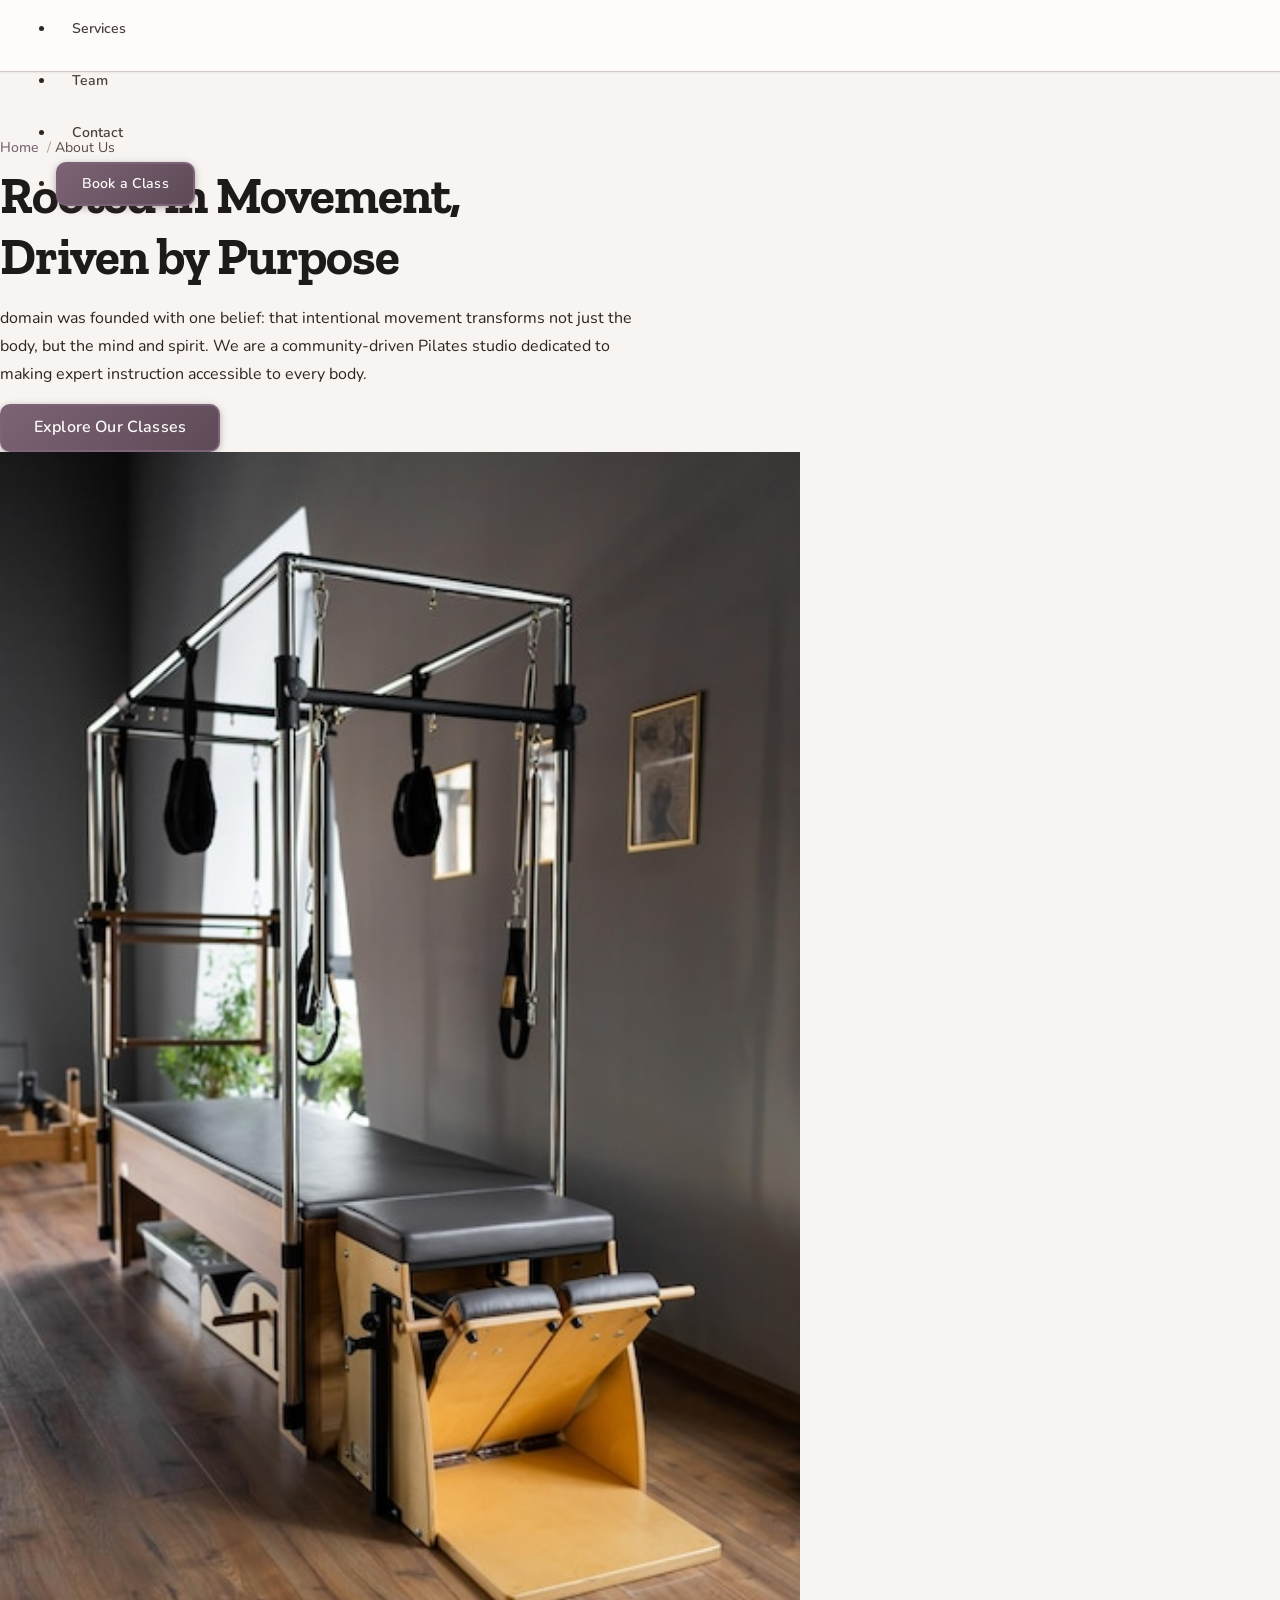
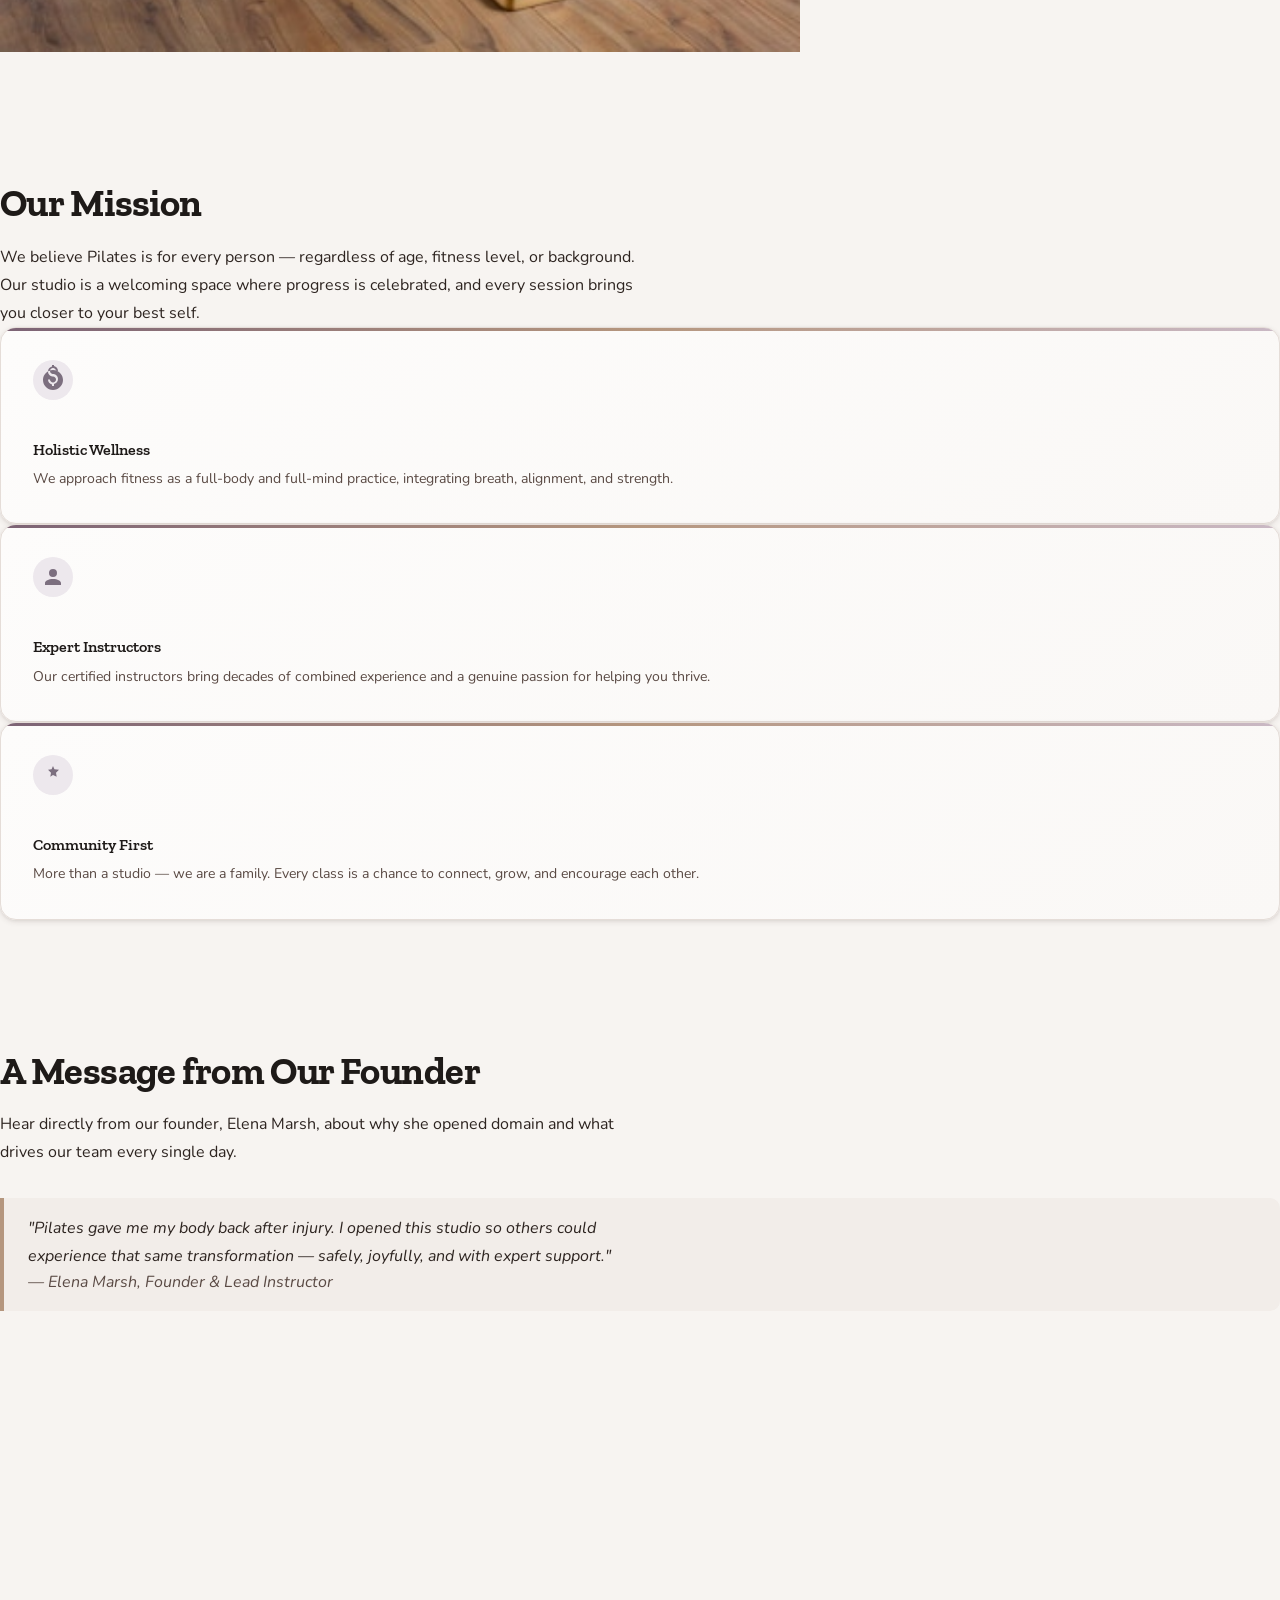
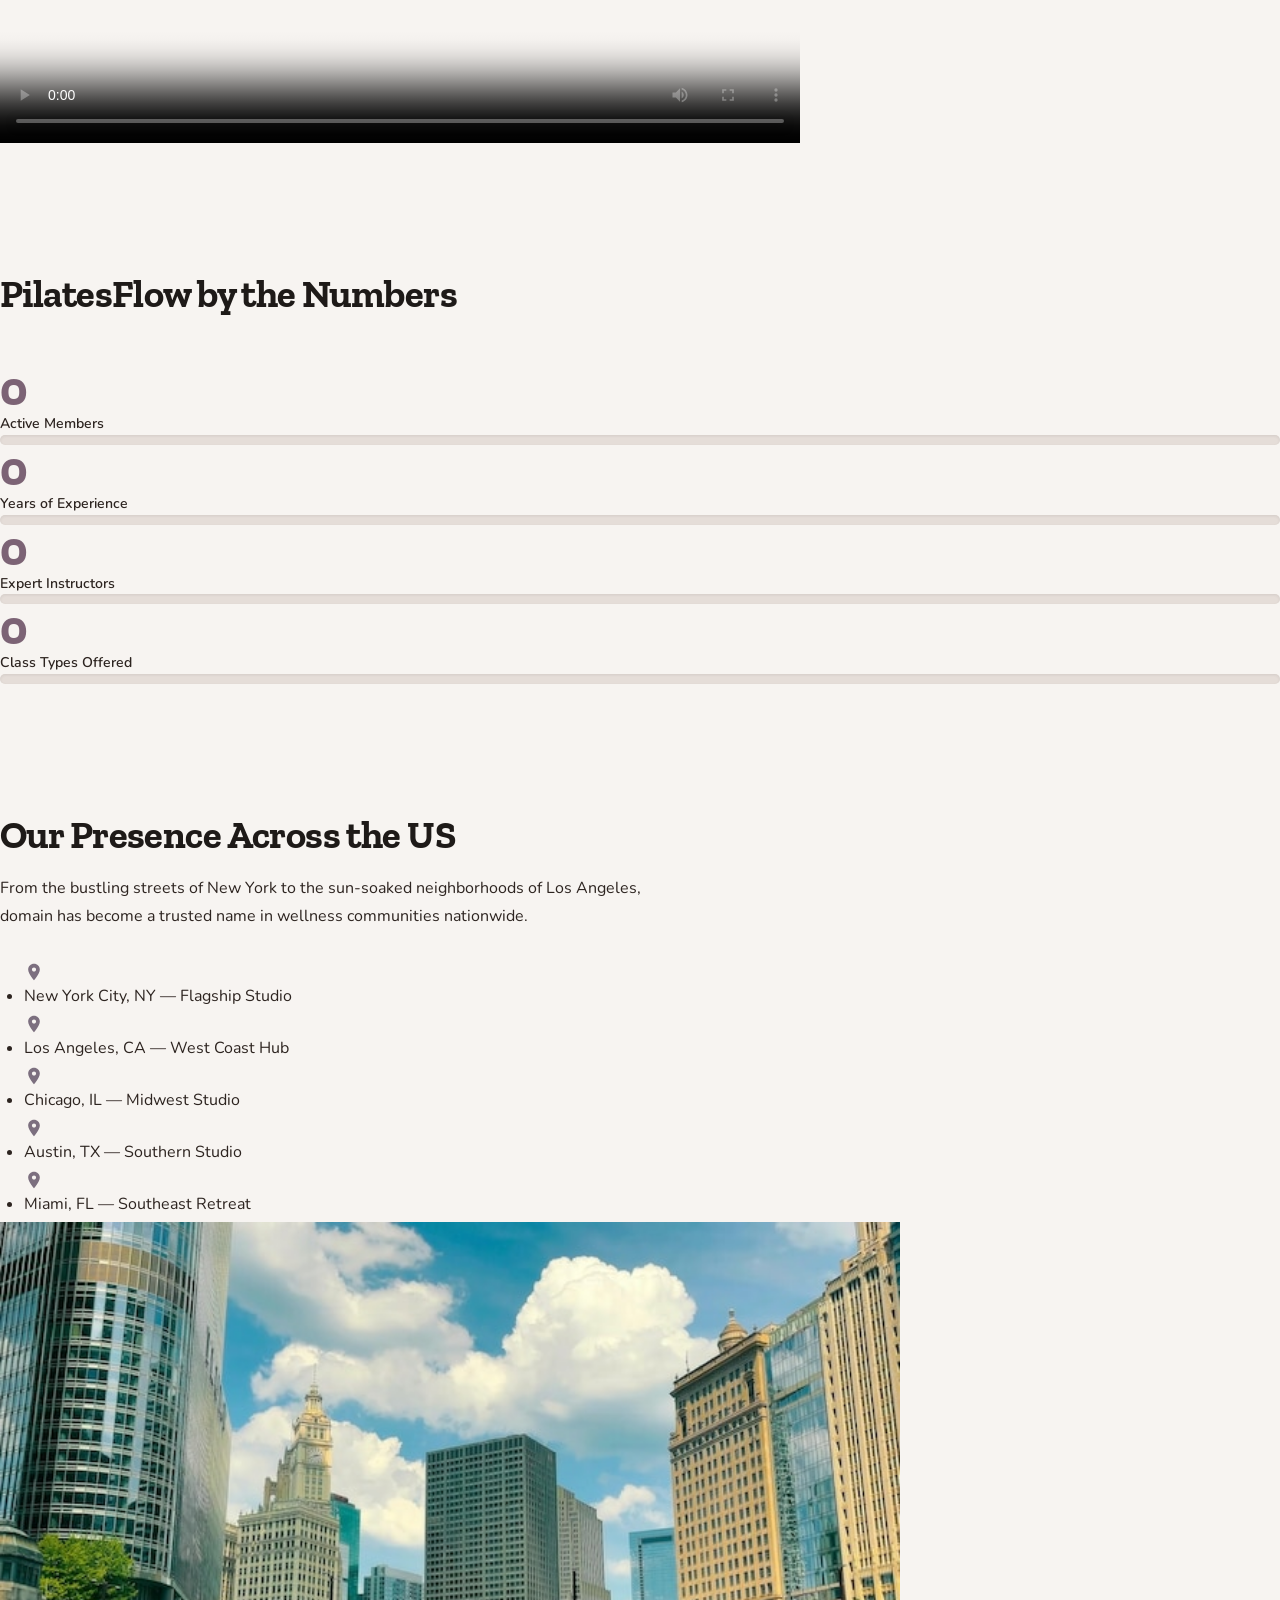
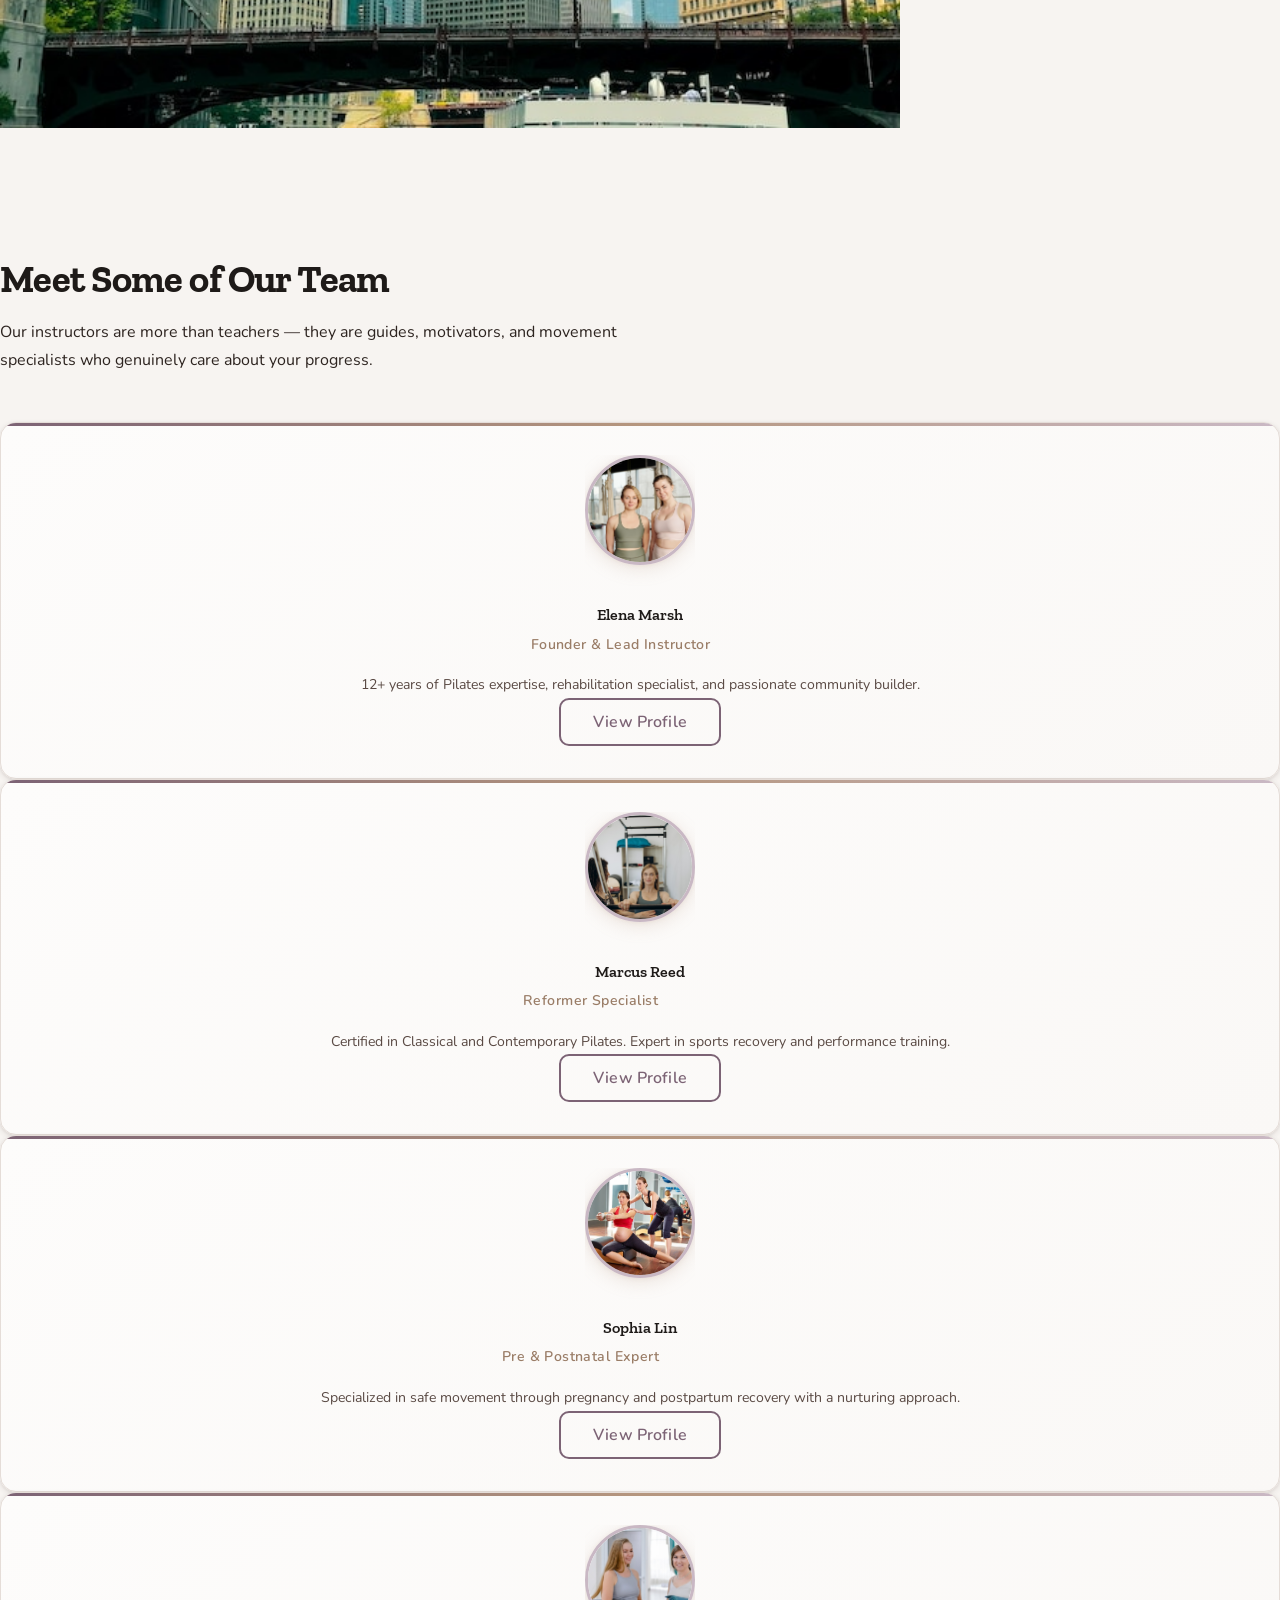
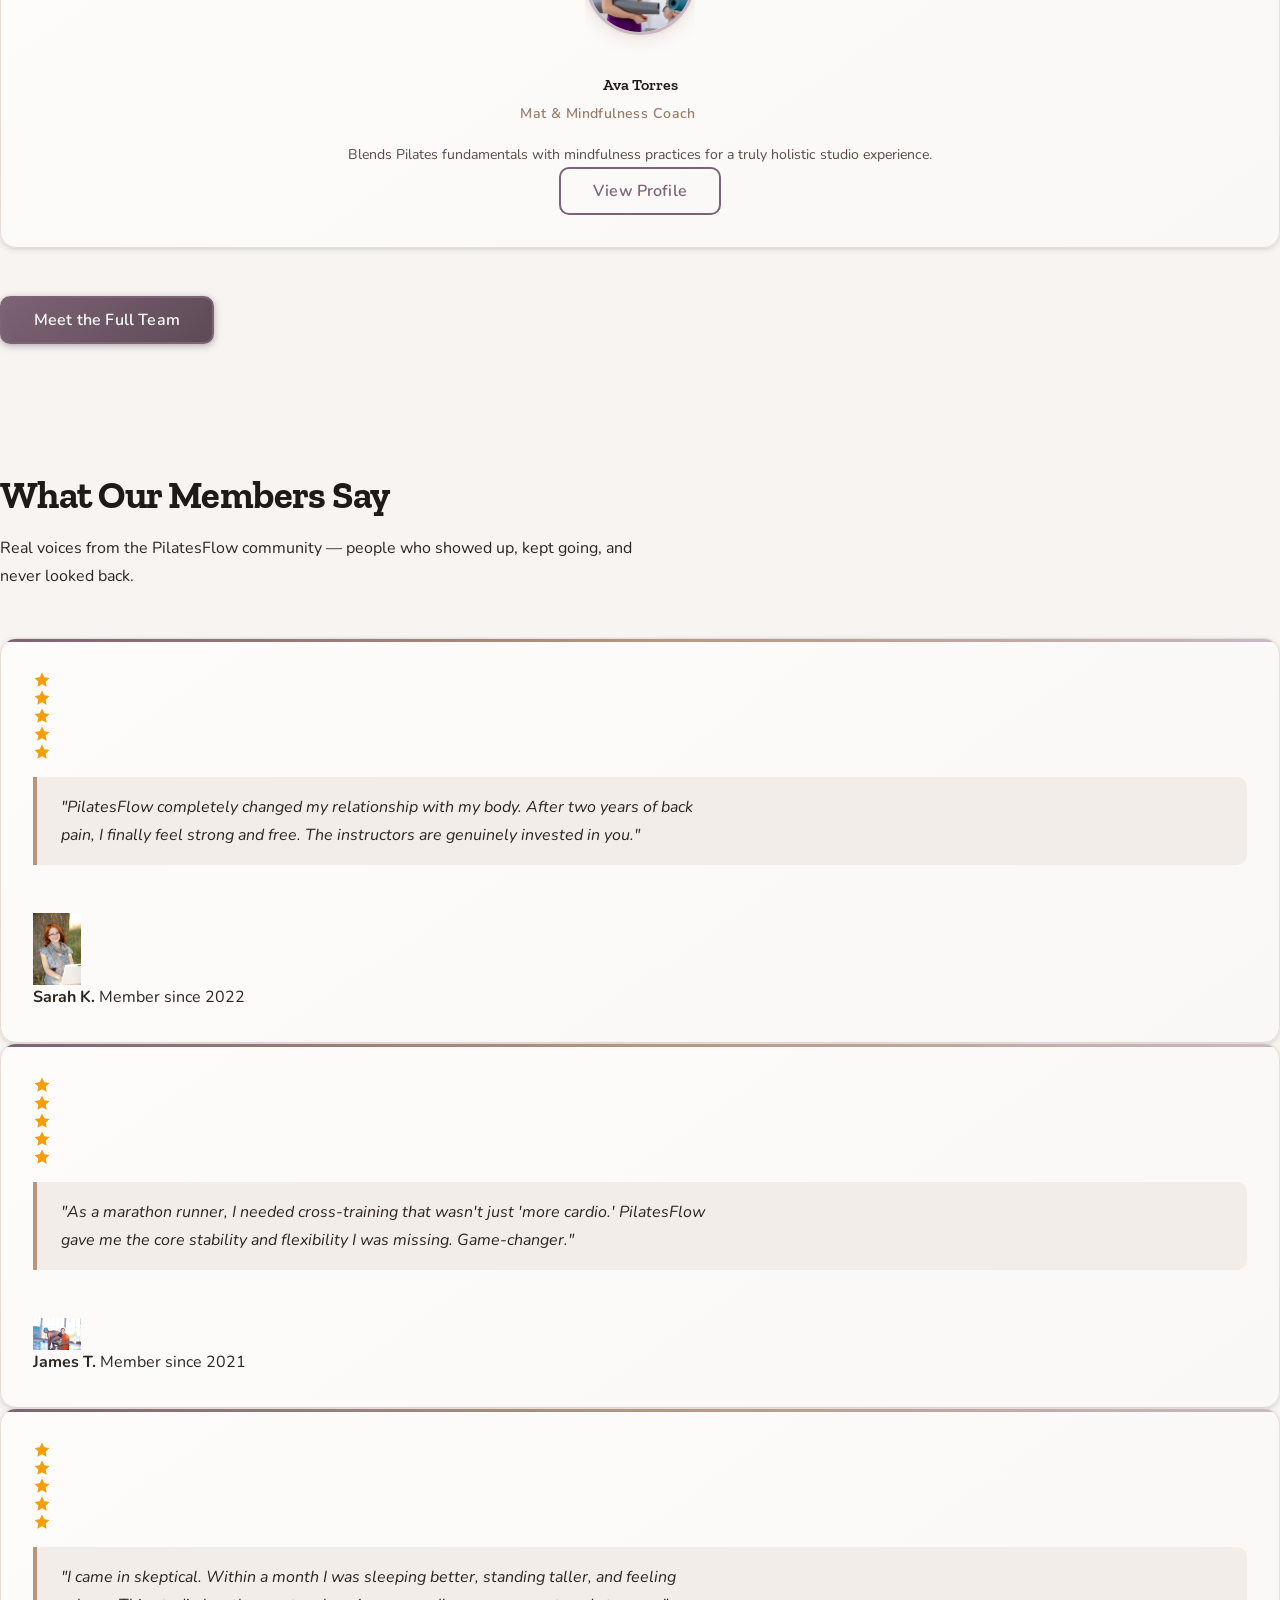
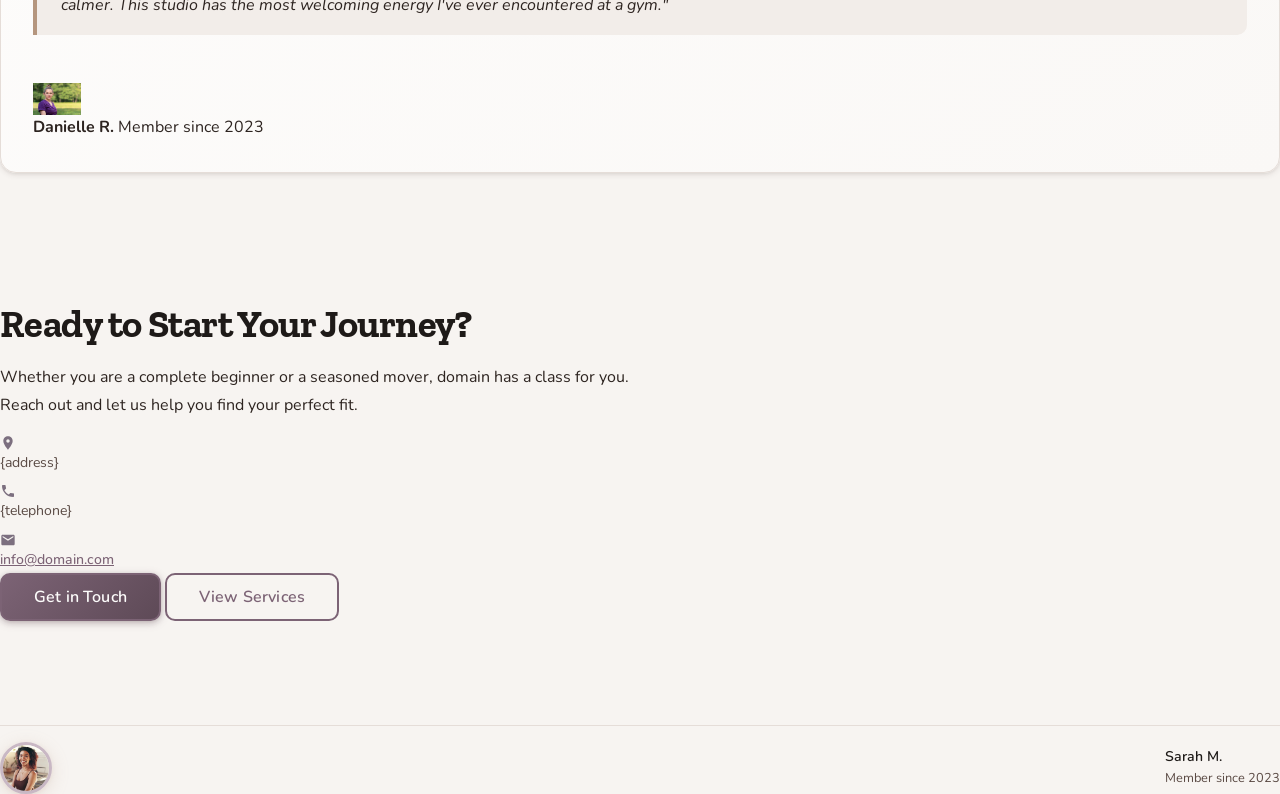
==== commit 786043a9: "images_replaced" ====
--- a/about.html
+++ b/about.html
@@ -1,6 +1,4 @@
-<!doctype html>
-<html lang="en">
- <head>
+<!DOCTYPE html><html lang="en"><head>
   <meta charset="UTF-8">
   <meta name="viewport" content="width=device-width, initial-scale=1.0">
   <title>About Us | domain</title>
@@ -51,7 +49,7 @@
       </div>
       <div class="col-12 col-lg-6" data-aos="fade-left">
        <div class="ratio ratio-4x3 c-hero-image-wrap">
-        <img src="https://images.unsplash.com/photo-1571902943202-507ec2618e8f?w=800&amp;h=600&amp;fit=crop" alt="Pilates studio interior with reformer equipment, natural light, urban setting" class="img-fluid object-fit-cover rounded-3" width="800" height="600" loading="eager">
+        <img src="img/3035.jpg" alt="Pilates studio interior with reformer equipment, natural light, urban setting" class="img-fluid object-fit-cover rounded-3" width="800" height="600" loading="eager">
        </div>
       </div>
      </div>
@@ -70,7 +68,7 @@
        <div class="c-card h-100 text-center">
         <div class="c-card__icon-wrap mx-auto mb-3" aria-hidden="true">
          <svg width="40" height="40" viewBox="0 0 40 40" fill="none" xmlns="http://www.w3.org/2000/svg">
-          <circle cx="20" cy="20" r="20" fill="#ede8ed" /> <path d="M20 10c-5.52 0-10 4.48-10 10s4.48 10 10 10 10-4.48 10-10S25.52 10 20 10zm1 14.41V26h-2v-1.59c-2.33-.48-4-2.5-4-4.91h2c0 1.66 1.34 3 3 3s3-1.34 3-3c0-1.66-1.34-3-3-3-2.76 0-5-2.24-5-5 0-2.41 1.67-4.43 4-4.91V5h2v1.09c2.33.48 4 2.5 4 4.91h-2c0-1.66-1.34-3-3-3s-3 1.34-3 3c0 1.66 1.34 3 3 3 2.76 0 5 2.24 5 5 0 2.41-1.67 4.43-4 4.91z" fill="#7c6f7f" />
+          <circle cx="20" cy="20" r="20" fill="#ede8ed"></circle> <path d="M20 10c-5.52 0-10 4.48-10 10s4.48 10 10 10 10-4.48 10-10S25.52 10 20 10zm1 14.41V26h-2v-1.59c-2.33-.48-4-2.5-4-4.91h2c0 1.66 1.34 3 3 3s3-1.34 3-3c0-1.66-1.34-3-3-3-2.76 0-5-2.24-5-5 0-2.41 1.67-4.43 4-4.91V5h2v1.09c2.33.48 4 2.5 4 4.91h-2c0-1.66-1.34-3-3-3s-3 1.34-3 3c0 1.66 1.34 3 3 3 2.76 0 5 2.24 5 5 0 2.41-1.67 4.43-4 4.91z" fill="#7c6f7f"></path>
          </svg>
         </div>
         <h3 class="c-card__title h5">Holistic Wellness</h3>
@@ -81,7 +79,7 @@
        <div class="c-card h-100 text-center">
         <div class="c-card__icon-wrap mx-auto mb-3" aria-hidden="true">
          <svg width="40" height="40" viewBox="0 0 40 40" fill="none" xmlns="http://www.w3.org/2000/svg">
-          <circle cx="20" cy="20" r="20" fill="#ede8ed" /> <path d="M20 12a4 4 0 100 8 4 4 0 000-8zm0 10c-4.42 0-8 1.79-8 4v2h16v-2c0-2.21-3.58-4-8-4z" fill="#7c6f7f" />
+          <circle cx="20" cy="20" r="20" fill="#ede8ed"></circle> <path d="M20 12a4 4 0 100 8 4 4 0 000-8zm0 10c-4.42 0-8 1.79-8 4v2h16v-2c0-2.21-3.58-4-8-4z" fill="#7c6f7f"></path>
          </svg>
         </div>
         <h3 class="c-card__title h5">Expert Instructors</h3>
@@ -92,7 +90,7 @@
        <div class="c-card h-100 text-center">
         <div class="c-card__icon-wrap mx-auto mb-3" aria-hidden="true">
          <svg width="40" height="40" viewBox="0 0 40 40" fill="none" xmlns="http://www.w3.org/2000/svg">
-          <circle cx="20" cy="20" r="20" fill="#ede8ed" /> <path d="M20 11l-1.45 3.2L15 14.82l3 2.92-.71 4.11L20 20l3.71 1.85-.71-4.11 3-2.92-4.55-.62z" fill="#7c6f7f" />
+          <circle cx="20" cy="20" r="20" fill="#ede8ed"></circle> <path d="M20 11l-1.45 3.2L15 14.82l3 2.92-.71 4.11L20 20l3.71 1.85-.71-4.11 3-2.92-4.55-.62z" fill="#7c6f7f"></path>
          </svg>
         </div>
         <h3 class="c-card__title h5">Community First</h3>
@@ -117,7 +115,7 @@
         </div>
         <div class="col-12 col-lg-7" data-aos="fade-left">
          <div class="ratio ratio-16x9 c-video-wrap rounded-3 overflow-hidden">
-          <video controls preload="metadata" poster="https://images.unsplash.com/photo-1518611012118-696072aa579a?w=800&amp;h=450&amp;fit=crop" aria-label="Founder video message from Elena Marsh about domain" width="800" height="450">
+          <video controls="" preload="metadata" poster="https://images.unsplash.com/photo-1518611012118-696072aa579a?w=800&amp;h=450&amp;fit=crop" aria-label="Founder video message from Elena Marsh about domain" width="800" height="450">
            <source src="media/founder-message.mp4" type="video/mp4">
            <p>Your browser does not support the video tag. <a href="media/founder-message.mp4">Download the video</a>.</p>
           </video>
@@ -180,31 +178,31 @@
        <ul class="c-location-list list-unstyled mt-4">
         <li class="c-location-list__item">
          <svg class="c-location-list__icon" width="20" height="20" viewBox="0 0 24 24" fill="none" xmlns="http://www.w3.org/2000/svg" aria-hidden="true">
-          <path d="M12 2C8.13 2 5 5.13 5 9c0 5.25 7 13 7 13s7-7.75 7-13c0-3.87-3.13-7-7-7zm0 9.5c-1.38 0-2.5-1.12-2.5-2.5s1.12-2.5 2.5-2.5 2.5 1.12 2.5 2.5-1.12 2.5-2.5 2.5z" fill="#7c6f7f" />
+          <path d="M12 2C8.13 2 5 5.13 5 9c0 5.25 7 13 7 13s7-7.75 7-13c0-3.87-3.13-7-7-7zm0 9.5c-1.38 0-2.5-1.12-2.5-2.5s1.12-2.5 2.5-2.5 2.5 1.12 2.5 2.5-1.12 2.5-2.5 2.5z" fill="#7c6f7f"></path>
          </svg>
          <span>New York City, NY — Flagship Studio</span>
         </li>
         <li class="c-location-list__item">
          <svg class="c-location-list__icon" width="20" height="20" viewBox="0 0 24 24" fill="none" xmlns="http://www.w3.org/2000/svg" aria-hidden="true">
-          <path d="M12 2C8.13 2 5 5.13 5 9c0 5.25 7 13 7 13s7-7.75 7-13c0-3.87-3.13-7-7-7zm0 9.5c-1.38 0-2.5-1.12-2.5-2.5s1.12-2.5 2.5-2.5 2.5 1.12 2.5 2.5-1.12 2.5-2.5 2.5z" fill="#7c6f7f" />
+          <path d="M12 2C8.13 2 5 5.13 5 9c0 5.25 7 13 7 13s7-7.75 7-13c0-3.87-3.13-7-7-7zm0 9.5c-1.38 0-2.5-1.12-2.5-2.5s1.12-2.5 2.5-2.5 2.5 1.12 2.5 2.5-1.12 2.5-2.5 2.5z" fill="#7c6f7f"></path>
          </svg>
          <span>Los Angeles, CA — West Coast Hub</span>
         </li>
         <li class="c-location-list__item">
          <svg class="c-location-list__icon" width="20" height="20" viewBox="0 0 24 24" fill="none" xmlns="http://www.w3.org/2000/svg" aria-hidden="true">
-          <path d="M12 2C8.13 2 5 5.13 5 9c0 5.25 7 13 7 13s7-7.75 7-13c0-3.87-3.13-7-7-7zm0 9.5c-1.38 0-2.5-1.12-2.5-2.5s1.12-2.5 2.5-2.5 2.5 1.12 2.5 2.5-1.12 2.5-2.5 2.5z" fill="#7c6f7f" />
+          <path d="M12 2C8.13 2 5 5.13 5 9c0 5.25 7 13 7 13s7-7.75 7-13c0-3.87-3.13-7-7-7zm0 9.5c-1.38 0-2.5-1.12-2.5-2.5s1.12-2.5 2.5-2.5 2.5 1.12 2.5 2.5-1.12 2.5-2.5 2.5z" fill="#7c6f7f"></path>
          </svg>
          <span>Chicago, IL — Midwest Studio</span>
         </li>
         <li class="c-location-list__item">
          <svg class="c-location-list__icon" width="20" height="20" viewBox="0 0 24 24" fill="none" xmlns="http://www.w3.org/2000/svg" aria-hidden="true">
-          <path d="M12 2C8.13 2 5 5.13 5 9c0 5.25 7 13 7 13s7-7.75 7-13c0-3.87-3.13-7-7-7zm0 9.5c-1.38 0-2.5-1.12-2.5-2.5s1.12-2.5 2.5-2.5 2.5 1.12 2.5 2.5-1.12 2.5-2.5 2.5z" fill="#7c6f7f" />
+          <path d="M12 2C8.13 2 5 5.13 5 9c0 5.25 7 13 7 13s7-7.75 7-13c0-3.87-3.13-7-7-7zm0 9.5c-1.38 0-2.5-1.12-2.5-2.5s1.12-2.5 2.5-2.5 2.5 1.12 2.5 2.5-1.12 2.5-2.5 2.5z" fill="#7c6f7f"></path>
          </svg>
          <span>Austin, TX — Southern Studio</span>
         </li>
         <li class="c-location-list__item">
          <svg class="c-location-list__icon" width="20" height="20" viewBox="0 0 24 24" fill="none" xmlns="http://www.w3.org/2000/svg" aria-hidden="true">
-          <path d="M12 2C8.13 2 5 5.13 5 9c0 5.25 7 13 7 13s7-7.75 7-13c0-3.87-3.13-7-7-7zm0 9.5c-1.38 0-2.5-1.12-2.5-2.5s1.12-2.5 2.5-2.5 2.5 1.12 2.5 2.5-1.12 2.5-2.5 2.5z" fill="#7c6f7f" />
+          <path d="M12 2C8.13 2 5 5.13 5 9c0 5.25 7 13 7 13s7-7.75 7-13c0-3.87-3.13-7-7-7zm0 9.5c-1.38 0-2.5-1.12-2.5-2.5s1.12-2.5 2.5-2.5 2.5 1.12 2.5 2.5-1.12 2.5-2.5 2.5z" fill="#7c6f7f"></path>
          </svg>
          <span>Miami, FL — Southeast Retreat</span>
         </li>
@@ -212,7 +210,7 @@
       </div>
       <div class="col-12 col-lg-7" data-aos="fade-left">
        <div class="ratio ratio-16x9 rounded-3 overflow-hidden">
-        <img src="https://images.unsplash.com/photo-1477959858617-67f85cf4f1df?w=900&amp;h=506&amp;fit=crop" alt="Urban cityscape of the United States, skyline photography, city life" class="img-fluid object-fit-cover" width="900" height="506" loading="lazy">
+        <img src="img/361.jpg" alt="Urban cityscape of the United States, skyline photography, city life" class="img-fluid object-fit-cover" width="900" height="506" loading="lazy">
        </div>
       </div>
      </div>
@@ -230,7 +228,7 @@
       <div class="col-12 col-sm-6 col-lg-3 d-flex" data-aos="fade-up" data-aos-delay="0">
        <div class="c-card c-team-card h-100 d-flex flex-column w-100">
         <div class="ratio ratio-1x1">
-         <img src="https://images.unsplash.com/photo-1594744803329-e58b31de8bf5?w=400&amp;h=400&amp;fit=crop&amp;crop=face" alt="Elena Marsh, founder and lead Pilates instructor" class="img-fluid object-fit-cover c-team-card__avatar" width="400" height="400" loading="lazy">
+         <img src="img/18894.jpg" alt="Elena Marsh, founder and lead Pilates instructor" class="img-fluid object-fit-cover c-team-card__avatar" width="400" height="400" loading="lazy">
         </div>
         <div class="c-team-card__body mt-3">
          <h3 class="c-team-card__name h5 mb-1">Elena Marsh</h3>
@@ -245,7 +243,7 @@
       <div class="col-12 col-sm-6 col-lg-3 d-flex" data-aos="fade-up" data-aos-delay="100">
        <div class="c-card c-team-card h-100 d-flex flex-column w-100">
         <div class="ratio ratio-1x1">
-         <img src="https://images.unsplash.com/photo-1570295999919-56ceb5ecca61?w=400&amp;h=400&amp;fit=crop&amp;crop=face" alt="Marcus Reed, certified Pilates reformer instructor" class="img-fluid object-fit-cover c-team-card__avatar" width="400" height="400" loading="lazy">
+         <img src="img/3881.jpg" alt="Marcus Reed, certified Pilates reformer instructor" class="img-fluid object-fit-cover c-team-card__avatar" width="400" height="400" loading="lazy">
         </div>
         <div class="c-team-card__body mt-3">
          <h3 class="c-team-card__name h5 mb-1">Marcus Reed</h3>
@@ -260,7 +258,7 @@
       <div class="col-12 col-sm-6 col-lg-3 d-flex" data-aos="fade-up" data-aos-delay="200">
        <div class="c-card c-team-card h-100 d-flex flex-column w-100">
         <div class="ratio ratio-1x1">
-         <img src="https://images.unsplash.com/photo-1607746882042-944635dfe10e?w=400&amp;h=400&amp;fit=crop&amp;crop=face" alt="Sophia Lin, prenatal and postnatal Pilates instructor" class="img-fluid object-fit-cover c-team-card__avatar" width="400" height="400" loading="lazy">
+         <img src="img/5561.jpg" alt="Sophia Lin, prenatal and postnatal Pilates instructor" class="img-fluid object-fit-cover c-team-card__avatar" width="400" height="400" loading="lazy">
         </div>
         <div class="c-team-card__body mt-3">
          <h3 class="c-team-card__name h5 mb-1">Sophia Lin</h3>
@@ -275,7 +273,7 @@
       <div class="col-12 col-sm-6 col-lg-3 d-flex" data-aos="fade-up" data-aos-delay="300">
        <div class="c-card c-team-card h-100 d-flex flex-column w-100">
         <div class="ratio ratio-1x1">
-         <img src="https://images.unsplash.com/photo-1580489944761-15a19d654956?w=400&amp;h=400&amp;fit=crop&amp;crop=face" alt="Ava Torres, mat Pilates and mindfulness instructor" class="img-fluid object-fit-cover c-team-card__avatar" width="400" height="400" loading="lazy">
+         <img src="img/745.jpg" alt="Ava Torres, mat Pilates and mindfulness instructor" class="img-fluid object-fit-cover c-team-card__avatar" width="400" height="400" loading="lazy">
         </div>
         <div class="c-team-card__body mt-3">
          <h3 class="c-team-card__name h5 mb-1">Ava Torres</h3>
@@ -306,19 +304,19 @@
        <article class="c-testimonial-card c-card h-100">
         <div class="c-testimonial-card__rating" aria-label="5 out of 5 stars">
          <svg class="c-star" width="18" height="18" viewBox="0 0 24 24" fill="#f59e0b" xmlns="http://www.w3.org/2000/svg" aria-hidden="true">
-          <path d="M12 2l3.09 6.26L22 9.27l-5 4.87 1.18 6.88L12 17.77l-6.18 3.25L7 14.14 2 9.27l6.91-1.01L12 2z" />
-         </svg>
-         <svg class="c-star" width="18" height="18" viewBox="0 0 24 24" fill="#f59e0b" xmlns="http://www.w3.org/2000/svg" aria-hidden="true">
-          <path d="M12 2l3.09 6.26L22 9.27l-5 4.87 1.18 6.88L12 17.77l-6.18 3.25L7 14.14 2 9.27l6.91-1.01L12 2z" />
-         </svg>
-         <svg class="c-star" width="18" height="18" viewBox="0 0 24 24" fill="#f59e0b" xmlns="http://www.w3.org/2000/svg" aria-hidden="true">
-          <path d="M12 2l3.09 6.26L22 9.27l-5 4.87 1.18 6.88L12 17.77l-6.18 3.25L7 14.14 2 9.27l6.91-1.01L12 2z" />
-         </svg>
-         <svg class="c-star" width="18" height="18" viewBox="0 0 24 24" fill="#f59e0b" xmlns="http://www.w3.org/2000/svg" aria-hidden="true">
-          <path d="M12 2l3.09 6.26L22 9.27l-5 4.87 1.18 6.88L12 17.77l-6.18 3.25L7 14.14 2 9.27l6.91-1.01L12 2z" />
-         </svg>
-         <svg class="c-star" width="18" height="18" viewBox="0 0 24 24" fill="#f59e0b" xmlns="http://www.w3.org/2000/svg" aria-hidden="true">
-          <path d="M12 2l3.09 6.26L22 9.27l-5 4.87 1.18 6.88L12 17.77l-6.18 3.25L7 14.14 2 9.27l6.91-1.01L12 2z" />
+          <path d="M12 2l3.09 6.26L22 9.27l-5 4.87 1.18 6.88L12 17.77l-6.18 3.25L7 14.14 2 9.27l6.91-1.01L12 2z"></path>
+         </svg>
+         <svg class="c-star" width="18" height="18" viewBox="0 0 24 24" fill="#f59e0b" xmlns="http://www.w3.org/2000/svg" aria-hidden="true">
+          <path d="M12 2l3.09 6.26L22 9.27l-5 4.87 1.18 6.88L12 17.77l-6.18 3.25L7 14.14 2 9.27l6.91-1.01L12 2z"></path>
+         </svg>
+         <svg class="c-star" width="18" height="18" viewBox="0 0 24 24" fill="#f59e0b" xmlns="http://www.w3.org/2000/svg" aria-hidden="true">
+          <path d="M12 2l3.09 6.26L22 9.27l-5 4.87 1.18 6.88L12 17.77l-6.18 3.25L7 14.14 2 9.27l6.91-1.01L12 2z"></path>
+         </svg>
+         <svg class="c-star" width="18" height="18" viewBox="0 0 24 24" fill="#f59e0b" xmlns="http://www.w3.org/2000/svg" aria-hidden="true">
+          <path d="M12 2l3.09 6.26L22 9.27l-5 4.87 1.18 6.88L12 17.77l-6.18 3.25L7 14.14 2 9.27l6.91-1.01L12 2z"></path>
+         </svg>
+         <svg class="c-star" width="18" height="18" viewBox="0 0 24 24" fill="#f59e0b" xmlns="http://www.w3.org/2000/svg" aria-hidden="true">
+          <path d="M12 2l3.09 6.26L22 9.27l-5 4.87 1.18 6.88L12 17.77l-6.18 3.25L7 14.14 2 9.27l6.91-1.01L12 2z"></path>
          </svg>
         </div>
         <blockquote class="c-testimonial-card__quote mt-3">
@@ -326,7 +324,7 @@
         </blockquote>
         <footer class="c-testimonial-card__author mt-3">
          <div class="d-flex align-items-center gap-3">
-          <img src="https://images.unsplash.com/photo-1438761681033-6461ffad8d80?w=60&amp;h=60&amp;fit=crop&amp;crop=face" alt="Sarah K., domain member" class="c-testimonial-card__avatar" width="48" height="48" loading="lazy">
+          <img src="img/11821.jpg" alt="Sarah K., domain member" class="c-testimonial-card__avatar" width="48" height="48" loading="lazy">
           <div>
            <strong class="d-block">Sarah K.</strong> <span class="c-testimonial-card__role">Member since 2022</span>
           </div>
@@ -338,19 +336,19 @@
        <article class="c-testimonial-card c-card h-100">
         <div class="c-testimonial-card__rating" aria-label="5 out of 5 stars">
          <svg class="c-star" width="18" height="18" viewBox="0 0 24 24" fill="#f59e0b" xmlns="http://www.w3.org/2000/svg" aria-hidden="true">
-          <path d="M12 2l3.09 6.26L22 9.27l-5 4.87 1.18 6.88L12 17.77l-6.18 3.25L7 14.14 2 9.27l6.91-1.01L12 2z" />
-         </svg>
-         <svg class="c-star" width="18" height="18" viewBox="0 0 24 24" fill="#f59e0b" xmlns="http://www.w3.org/2000/svg" aria-hidden="true">
-          <path d="M12 2l3.09 6.26L22 9.27l-5 4.87 1.18 6.88L12 17.77l-6.18 3.25L7 14.14 2 9.27l6.91-1.01L12 2z" />
-         </svg>
-         <svg class="c-star" width="18" height="18" viewBox="0 0 24 24" fill="#f59e0b" xmlns="http://www.w3.org/2000/svg" aria-hidden="true">
-          <path d="M12 2l3.09 6.26L22 9.27l-5 4.87 1.18 6.88L12 17.77l-6.18 3.25L7 14.14 2 9.27l6.91-1.01L12 2z" />
-         </svg>
-         <svg class="c-star" width="18" height="18" viewBox="0 0 24 24" fill="#f59e0b" xmlns="http://www.w3.org/2000/svg" aria-hidden="true">
-          <path d="M12 2l3.09 6.26L22 9.27l-5 4.87 1.18 6.88L12 17.77l-6.18 3.25L7 14.14 2 9.27l6.91-1.01L12 2z" />
-         </svg>
-         <svg class="c-star" width="18" height="18" viewBox="0 0 24 24" fill="#f59e0b" xmlns="http://www.w3.org/2000/svg" aria-hidden="true">
-          <path d="M12 2l3.09 6.26L22 9.27l-5 4.87 1.18 6.88L12 17.77l-6.18 3.25L7 14.14 2 9.27l6.91-1.01L12 2z" />
+          <path d="M12 2l3.09 6.26L22 9.27l-5 4.87 1.18 6.88L12 17.77l-6.18 3.25L7 14.14 2 9.27l6.91-1.01L12 2z"></path>
+         </svg>
+         <svg class="c-star" width="18" height="18" viewBox="0 0 24 24" fill="#f59e0b" xmlns="http://www.w3.org/2000/svg" aria-hidden="true">
+          <path d="M12 2l3.09 6.26L22 9.27l-5 4.87 1.18 6.88L12 17.77l-6.18 3.25L7 14.14 2 9.27l6.91-1.01L12 2z"></path>
+         </svg>
+         <svg class="c-star" width="18" height="18" viewBox="0 0 24 24" fill="#f59e0b" xmlns="http://www.w3.org/2000/svg" aria-hidden="true">
+          <path d="M12 2l3.09 6.26L22 9.27l-5 4.87 1.18 6.88L12 17.77l-6.18 3.25L7 14.14 2 9.27l6.91-1.01L12 2z"></path>
+         </svg>
+         <svg class="c-star" width="18" height="18" viewBox="0 0 24 24" fill="#f59e0b" xmlns="http://www.w3.org/2000/svg" aria-hidden="true">
+          <path d="M12 2l3.09 6.26L22 9.27l-5 4.87 1.18 6.88L12 17.77l-6.18 3.25L7 14.14 2 9.27l6.91-1.01L12 2z"></path>
+         </svg>
+         <svg class="c-star" width="18" height="18" viewBox="0 0 24 24" fill="#f59e0b" xmlns="http://www.w3.org/2000/svg" aria-hidden="true">
+          <path d="M12 2l3.09 6.26L22 9.27l-5 4.87 1.18 6.88L12 17.77l-6.18 3.25L7 14.14 2 9.27l6.91-1.01L12 2z"></path>
          </svg>
         </div>
         <blockquote class="c-testimonial-card__quote mt-3">
@@ -358,7 +356,7 @@
         </blockquote>
         <footer class="c-testimonial-card__author mt-3">
          <div class="d-flex align-items-center gap-3">
-          <img src="https://images.unsplash.com/photo-1500648767791-00dcc994a43e?w=60&amp;h=60&amp;fit=crop&amp;crop=face" alt="James T., long-time PilatesFlow member and marathon runner" class="c-testimonial-card__avatar" width="48" height="48" loading="lazy">
+          <img src="img/98297.jpg" alt="James T., long-time PilatesFlow member and marathon runner" class="c-testimonial-card__avatar" width="48" height="48" loading="lazy">
           <div>
            <strong class="d-block">James T.</strong> <span class="c-testimonial-card__role">Member since 2021</span>
           </div>
@@ -370,19 +368,19 @@
        <article class="c-testimonial-card c-card h-100">
         <div class="c-testimonial-card__rating" aria-label="5 out of 5 stars">
          <svg class="c-star" width="18" height="18" viewBox="0 0 24 24" fill="#f59e0b" xmlns="http://www.w3.org/2000/svg" aria-hidden="true">
-          <path d="M12 2l3.09 6.26L22 9.27l-5 4.87 1.18 6.88L12 17.77l-6.18 3.25L7 14.14 2 9.27l6.91-1.01L12 2z" />
-         </svg>
-         <svg class="c-star" width="18" height="18" viewBox="0 0 24 24" fill="#f59e0b" xmlns="http://www.w3.org/2000/svg" aria-hidden="true">
-          <path d="M12 2l3.09 6.26L22 9.27l-5 4.87 1.18 6.88L12 17.77l-6.18 3.25L7 14.14 2 9.27l6.91-1.01L12 2z" />
-         </svg>
-         <svg class="c-star" width="18" height="18" viewBox="0 0 24 24" fill="#f59e0b" xmlns="http://www.w3.org/2000/svg" aria-hidden="true">
-          <path d="M12 2l3.09 6.26L22 9.27l-5 4.87 1.18 6.88L12 17.77l-6.18 3.25L7 14.14 2 9.27l6.91-1.01L12 2z" />
-         </svg>
-         <svg class="c-star" width="18" height="18" viewBox="0 0 24 24" fill="#f59e0b" xmlns="http://www.w3.org/2000/svg" aria-hidden="true">
-          <path d="M12 2l3.09 6.26L22 9.27l-5 4.87 1.18 6.88L12 17.77l-6.18 3.25L7 14.14 2 9.27l6.91-1.01L12 2z" />
-         </svg>
-         <svg class="c-star" width="18" height="18" viewBox="0 0 24 24" fill="#f59e0b" xmlns="http://www.w3.org/2000/svg" aria-hidden="true">
-          <path d="M12 2l3.09 6.26L22 9.27l-5 4.87 1.18 6.88L12 17.77l-6.18 3.25L7 14.14 2 9.27l6.91-1.01L12 2z" />
+          <path d="M12 2l3.09 6.26L22 9.27l-5 4.87 1.18 6.88L12 17.77l-6.18 3.25L7 14.14 2 9.27l6.91-1.01L12 2z"></path>
+         </svg>
+         <svg class="c-star" width="18" height="18" viewBox="0 0 24 24" fill="#f59e0b" xmlns="http://www.w3.org/2000/svg" aria-hidden="true">
+          <path d="M12 2l3.09 6.26L22 9.27l-5 4.87 1.18 6.88L12 17.77l-6.18 3.25L7 14.14 2 9.27l6.91-1.01L12 2z"></path>
+         </svg>
+         <svg class="c-star" width="18" height="18" viewBox="0 0 24 24" fill="#f59e0b" xmlns="http://www.w3.org/2000/svg" aria-hidden="true">
+          <path d="M12 2l3.09 6.26L22 9.27l-5 4.87 1.18 6.88L12 17.77l-6.18 3.25L7 14.14 2 9.27l6.91-1.01L12 2z"></path>
+         </svg>
+         <svg class="c-star" width="18" height="18" viewBox="0 0 24 24" fill="#f59e0b" xmlns="http://www.w3.org/2000/svg" aria-hidden="true">
+          <path d="M12 2l3.09 6.26L22 9.27l-5 4.87 1.18 6.88L12 17.77l-6.18 3.25L7 14.14 2 9.27l6.91-1.01L12 2z"></path>
+         </svg>
+         <svg class="c-star" width="18" height="18" viewBox="0 0 24 24" fill="#f59e0b" xmlns="http://www.w3.org/2000/svg" aria-hidden="true">
+          <path d="M12 2l3.09 6.26L22 9.27l-5 4.87 1.18 6.88L12 17.77l-6.18 3.25L7 14.14 2 9.27l6.91-1.01L12 2z"></path>
          </svg>
         </div>
         <blockquote class="c-testimonial-card__quote mt-3">
@@ -390,7 +388,7 @@
         </blockquote>
         <footer class="c-testimonial-card__author mt-3">
          <div class="d-flex align-items-center gap-3">
-          <img src="https://images.unsplash.com/photo-1544005313-94ddf0286df2?w=60&amp;h=60&amp;fit=crop&amp;crop=face" alt="Danielle R., domain member and wellness advocate" class="c-testimonial-card__avatar" width="48" height="48" loading="lazy">
+          <img src="img/1882.jpg" alt="Danielle R., domain member and wellness advocate" class="c-testimonial-card__avatar" width="48" height="48" loading="lazy">
           <div>
            <strong class="d-block">Danielle R.</strong> <span class="c-testimonial-card__role">Member since 2023</span>
           </div>
@@ -412,19 +410,19 @@
          <address class="c-contact-info not-italic">
           <p class="mb-1">
            <svg class="me-2" width="16" height="16" viewBox="0 0 24 24" fill="none" xmlns="http://www.w3.org/2000/svg" aria-hidden="true">
-            <path d="M12 2C8.13 2 5 5.13 5 9c0 5.25 7 13 7 13s7-7.75 7-13c0-3.87-3.13-7-7-7zm0 9.5c-1.38 0-2.5-1.12-2.5-2.5s1.12-2.5 2.5-2.5 2.5 1.12 2.5 2.5-1.12 2.5-2.5 2.5z" fill="#7c6f7f" />
+            <path d="M12 2C8.13 2 5 5.13 5 9c0 5.25 7 13 7 13s7-7.75 7-13c0-3.87-3.13-7-7-7zm0 9.5c-1.38 0-2.5-1.12-2.5-2.5s1.12-2.5 2.5-2.5 2.5 1.12 2.5 2.5-1.12 2.5-2.5 2.5z" fill="#7c6f7f"></path>
            </svg>
            {address}
           </p>
           <p class="mb-1">
            <svg class="me-2" width="16" height="16" viewBox="0 0 24 24" fill="none" xmlns="http://www.w3.org/2000/svg" aria-hidden="true">
-            <path d="M6.62 10.79c1.44 2.83 3.76 5.14 6.59 6.59l2.2-2.2c.27-.27.67-.36 1.02-.24 1.12.37 2.33.57 3.57.57.55 0 1 .45 1 1V20c0 .55-.45 1-1 1-9.39 0-17-7.61-17-17 0-.55.45-1 1-1h3.5c.55 0 1 .45 1 1 0 1.25.2 2.45.57 3.57.11.35.03.74-.25 1.02l-2.2 2.2z" fill="#7c6f7f" />
+            <path d="M6.62 10.79c1.44 2.83 3.76 5.14 6.59 6.59l2.2-2.2c.27-.27.67-.36 1.02-.24 1.12.37 2.33.57 3.57.57.55 0 1 .45 1 1V20c0 .55-.45 1-1 1-9.39 0-17-7.61-17-17 0-.55.45-1 1-1h3.5c.55 0 1 .45 1 1 0 1.25.2 2.45.57 3.57.11.35.03.74-.25 1.02l-2.2 2.2z" fill="#7c6f7f"></path>
            </svg>
            {telephone}
           </p>
           <p class="mb-0">
            <svg class="me-2" width="16" height="16" viewBox="0 0 24 24" fill="none" xmlns="http://www.w3.org/2000/svg" aria-hidden="true">
-            <path d="M20 4H4c-1.1 0-2 .9-2 2v12c0 1.1.9 2 2 2h16c1.1 0 2-.9 2-2V6c0-1.1-.9-2-2-2zm0 4l-8 5-8-5V6l8 5 8-5v2z" fill="#7c6f7f" />
+            <path d="M20 4H4c-1.1 0-2 .9-2 2v12c0 1.1.9 2 2 2h16c1.1 0 2-.9 2-2V6c0-1.1-.9-2-2-2zm0 4l-8 5-8-5V6l8 5 8-5v2z" fill="#7c6f7f"></path>
            </svg>
            <a href="mailto:info@domain.com" class="c-link">info@domain.com</a>
           </p>
@@ -441,13 +439,13 @@
   </main>
   <footer class="c-testimonial__author">
    <div class="c-testimonial__avatar-wrap">
-    <img src="https://images.unsplash.com/photo-1494790108377-be9c29b29330?w=80&amp;h=80&amp;fit=crop&amp;crop=face" alt="Sarah M., pilates member, smiling woman" width="48" height="48" loading="lazy" class="c-testimonial__avatar">
+    <img src="img/542247.jpg" alt="Sarah M., pilates member, smiling woman" width="48" height="48" loading="lazy" class="c-testimonial__avatar">
    </div>
    <div>
     <cite class="c-testimonial__name">Sarah M.</cite>
     <p class="c-testimonial__role">Member since 2023</p>
    </div>
   </footer>
-  <script src="script.js" defer></script>
- </body>
-</html>+  <script src="script.js" defer=""></script>
+ 
+</body></html>
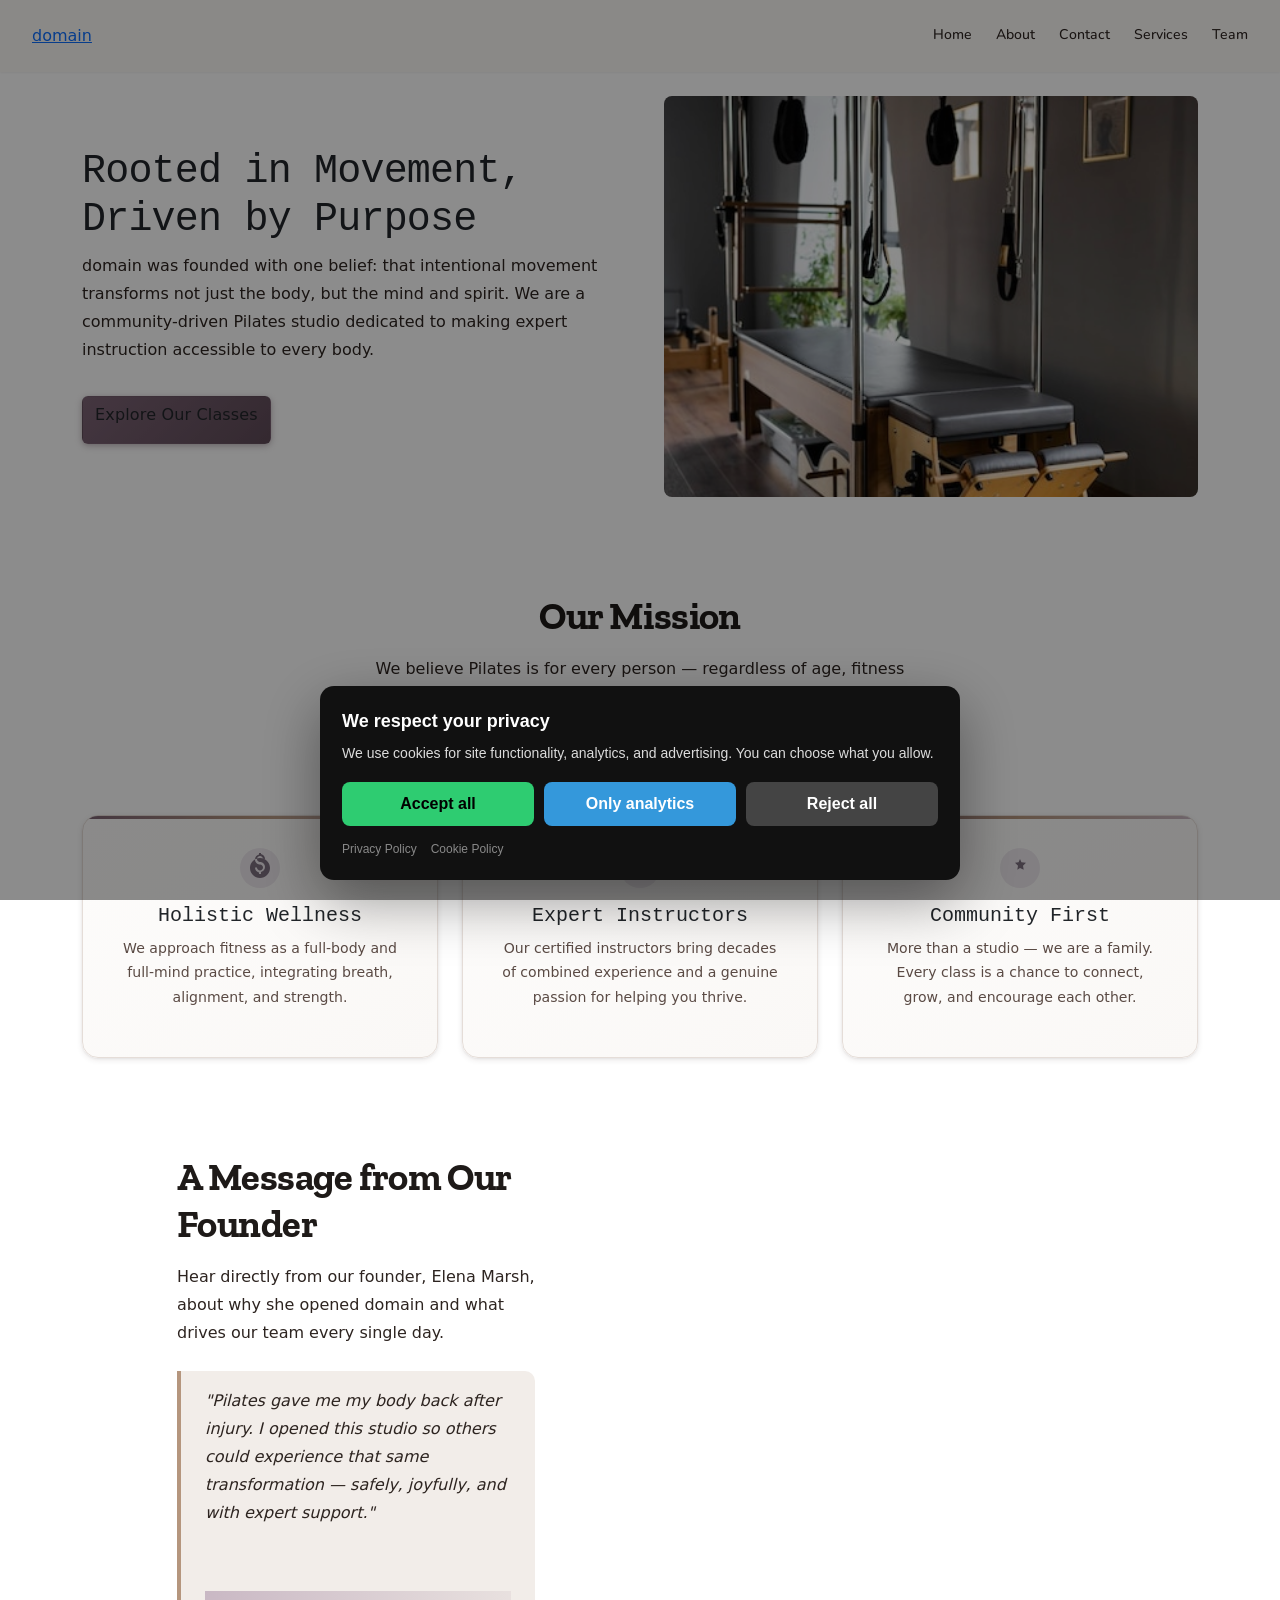
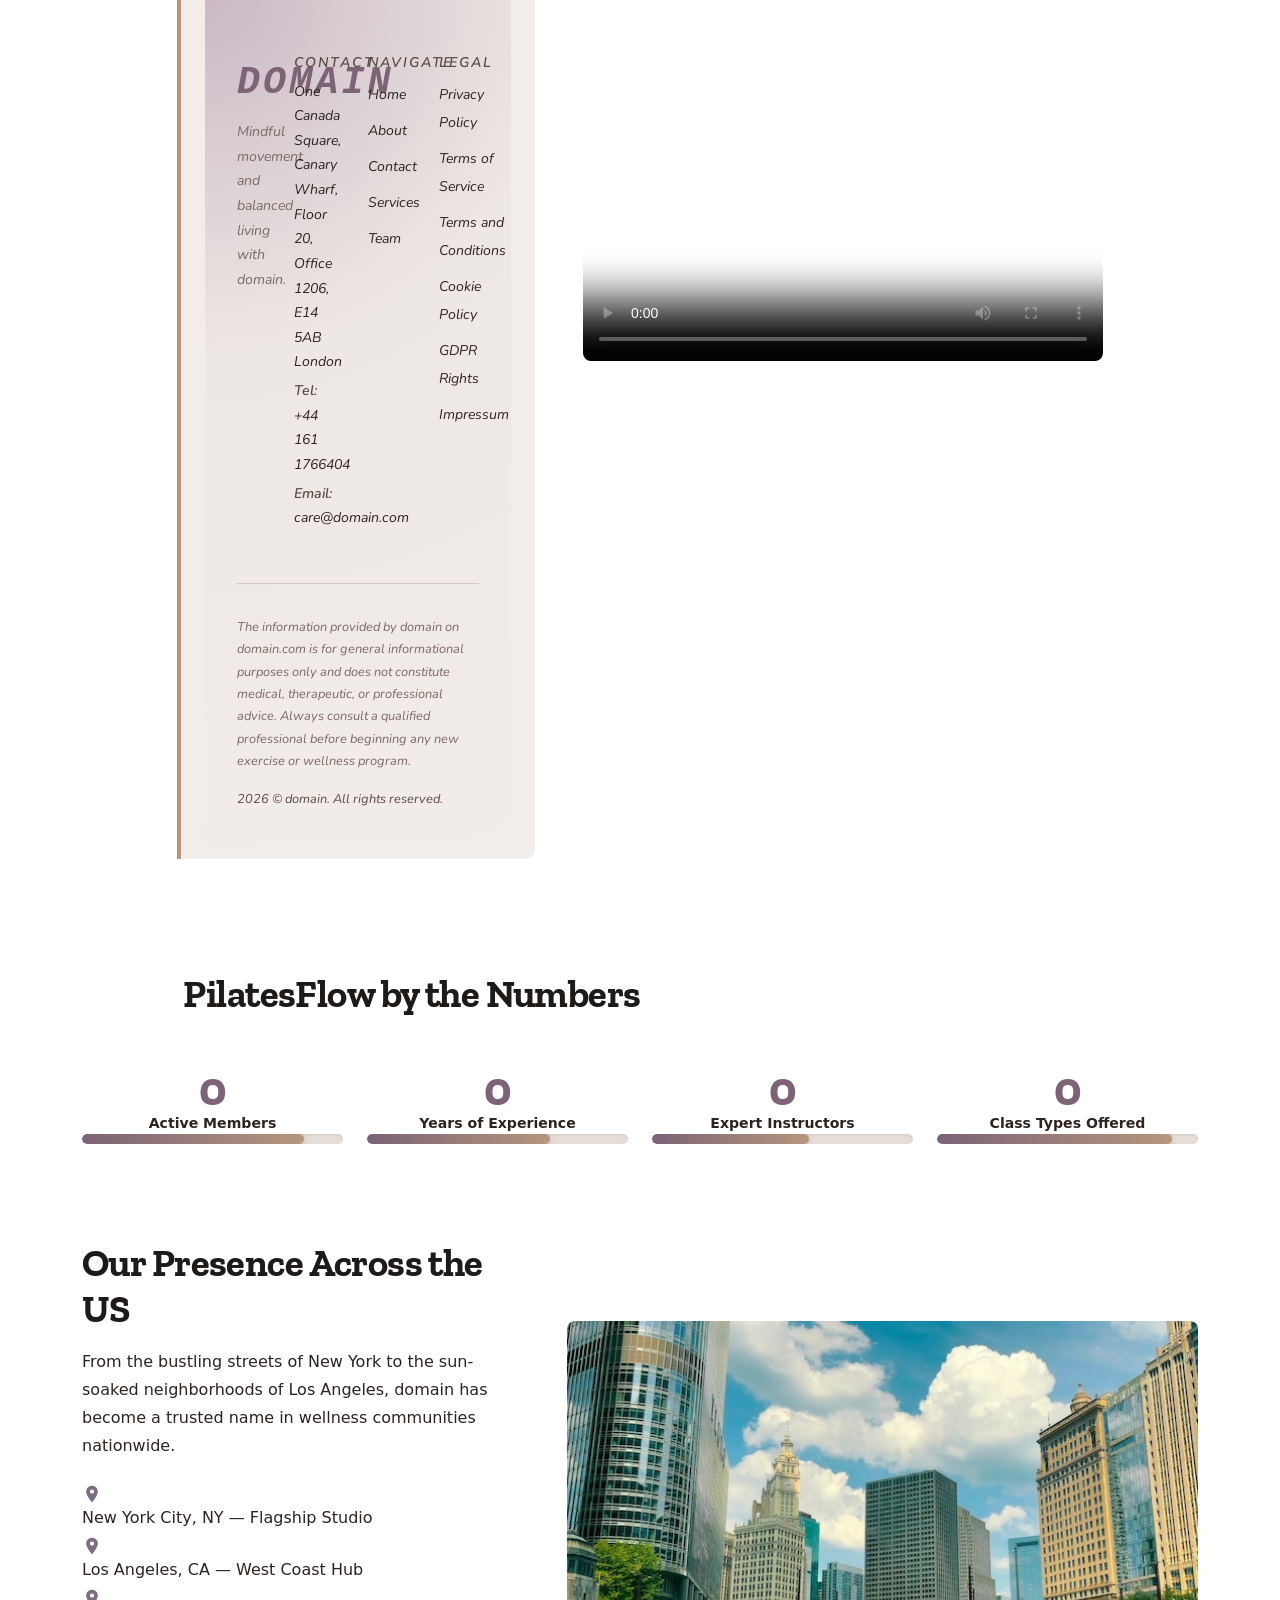
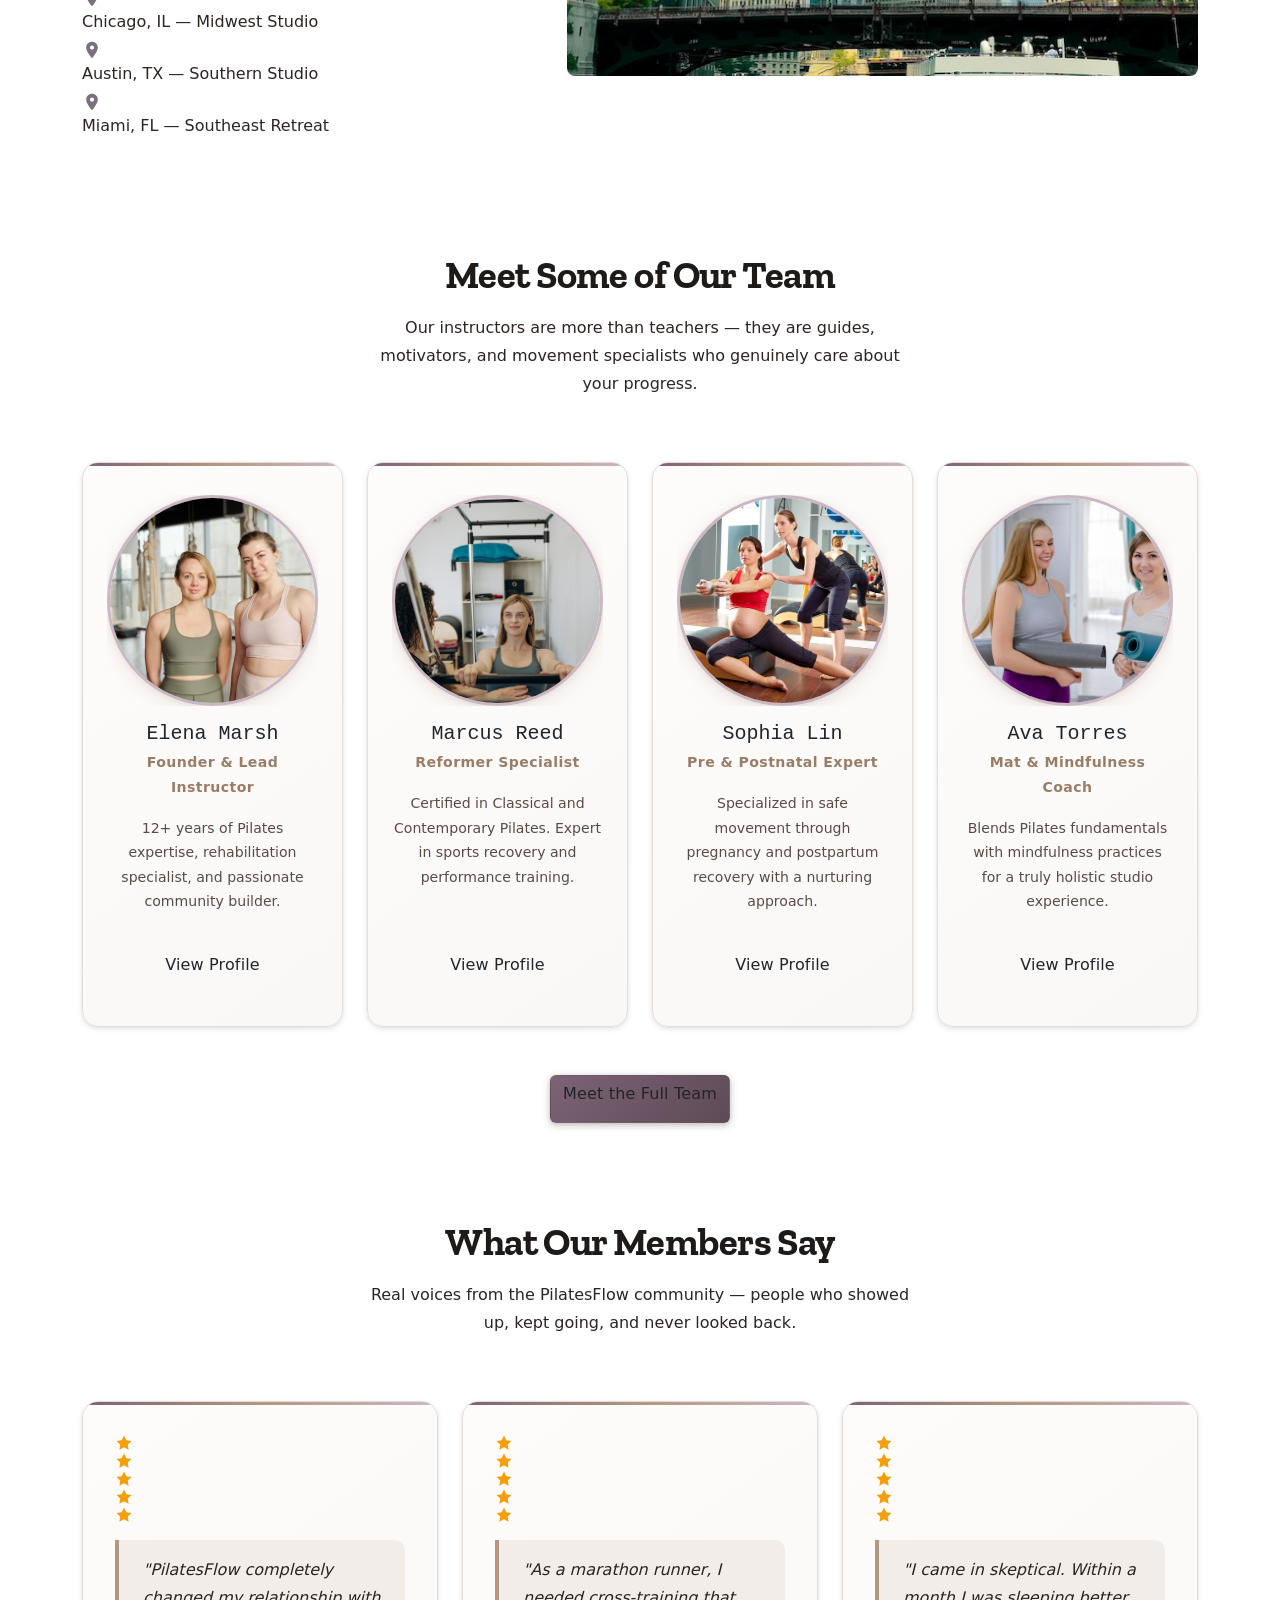
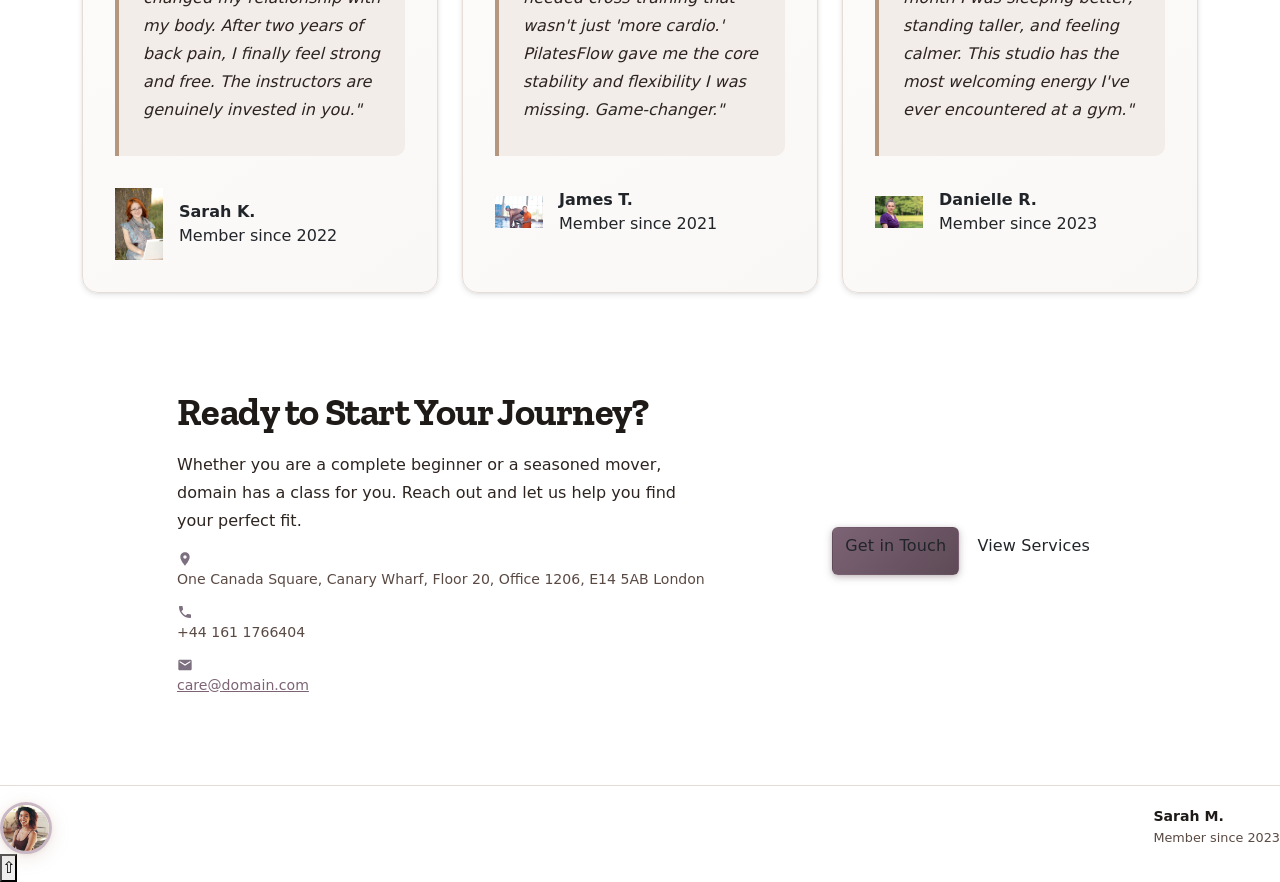
==== commit 50d7969d: "AI Audit" ====
--- a/about.html
+++ b/about.html
@@ -1,4 +1,70 @@
 <!DOCTYPE html><html lang="en"><head>
+<script type="application/ld+json">
+{
+  "@context": "https://schema.org",
+  "@graph": [
+    {
+      "@type": "Organization",
+      "@id": "https://domain.com/#org",
+      "name": "domain",
+      "url": "https://domain.com",
+      "email": "care@domain.com",
+      "telephone": "+44 161 1766404",
+      "address": {
+        "@type": "PostalAddress",
+        "streetAddress": "One Canada Square, Canary Wharf, Floor 20, Office 1206, E14 5AB London"
+      },
+      "contactPoint": {
+        "@type": "ContactPoint",
+        "contactType": "customer support",
+        "email": "care@domain.com",
+        "telephone": "+44 161 1766404"
+      }
+    },
+    {
+      "@type": "WebSite",
+      "@id": "https://domain.com/#website",
+      "url": "https://domain.com",
+      "name": "domain",
+      "publisher": {
+        "@id": "https://domain.com/#org"
+      }
+    },
+    {
+      "@type": "WebPage",
+      "@id": "https://domain.com/about.html#webpage",
+      "url": "https://domain.com/about.html",
+      "name": "About Us | domain",
+      "isPartOf": {
+        "@id": "https://domain.com/#website"
+      },
+      "about": {
+        "@id": "https://domain.com/#org"
+      },
+      "inLanguage": "en",
+      "description": "Learn about domain — our story, mission, expert instructors, and commitment to transforming lives through mindful Pilates practice."
+    },
+    {
+      "@type": "BreadcrumbList",
+      "@id": "https://domain.com/about.html#breadcrumbs",
+      "itemListElement": [
+        {
+          "@type": "ListItem",
+          "position": 1,
+          "name": "Home",
+          "item": "https://domain.com"
+        },
+        {
+          "@type": "ListItem",
+          "position": 2,
+          "name": "About.Html",
+          "item": "https://domain.com/about.html"
+        }
+      ]
+    }
+  ]
+}
+</script>
   <meta charset="UTF-8">
   <meta name="viewport" content="width=device-width, initial-scale=1.0">
   <title>About Us | domain</title>
@@ -12,24 +78,34 @@
   <link rel="stylesheet" href="style.css">
   <link rel="icon" type="image/png" href="/favicon.png">
   <link rel="apple-touch-icon" href="/apple-touch-icon.png">
- </head>
+   <link rel="stylesheet" href="https://cdn.jsdelivr.net/npm/bootstrap@5.3.3/dist/css/bootstrap.min.css" integrity="sha384-QWTKZyjpPEjISv5WaRU9OFeRpok6YctnYmDr5pNlyT2bRjXh0JMhjY6hW+ALEwIH" crossorigin="anonymous">
+  <link rel="stylesheet" href="https://unpkg.com/aos@2.3.4/dist/aos.css">
+<link rel="stylesheet" href="./header-footer.css">
+<link rel="stylesheet" href="./consent.css">
+<script src="./consent.js"></script>
+</head>
  <body>
-  <header class="l-header navbar navbar-expand-md sticky-top bg-white border-bottom" role="banner">
-   <div class="container">
-    <a class="navbar-brand c-logo" href="/" aria-label="PilatesFlow Studio Home"> <span class="c-logo__text">PilatesFlow</span> </a>
-    <button class="navbar-toggler c-nav__toggle" type="button" aria-controls="main-navigation" aria-expanded="false" aria-label="Toggle navigation"><span class="navbar-toggler-icon"></span></button>
-    <div class="collapse navbar-collapse c-nav" id="main-navigation" role="navigation" aria-label="Main navigation">
-     <ul class="navbar-nav ms-auto mb-2 mb-md-0 align-items-md-center">
-      <li class="nav-item"><a class="nav-link c-nav__item is-active" href="/" aria-current="page">Home</a></li>
-      <li class="nav-item"><a class="nav-link c-nav__item" href="about.html">About</a></li>
-      <li class="nav-item"><a class="nav-link c-nav__item" href="services.html">Services</a></li>
-      <li class="nav-item"><a class="nav-link c-nav__item" href="team.html">Team</a></li>
-      <li class="nav-item"><a class="nav-link c-nav__item" href="contact.html">Contact</a></li>
-      <li class="nav-item ms-md-3"><a class="c-button c-button--primary btn" href="contact.html">Book a Class</a></li>
-     </ul>
-    </div>
-   </div>
-  </header>
+<header class="dr-header" data-dr-variant="v1">
+  <div class="dr-header-inner">
+    <a class="dr-logo" href="./index.html" aria-label="domain">domain</a>
+
+    <nav class="dr-nav" aria-label="Primary navigation">
+      <ul class="dr-nav-list">
+        <li class="dr-nav-item"><a class="dr-nav-link" href="./index.html">Home</a></li><li class="dr-nav-item"><a class="dr-nav-link" href="./about.html">About</a></li><li class="dr-nav-item"><a class="dr-nav-link" href="./contact.html">Contact</a></li><li class="dr-nav-item"><a class="dr-nav-link" href="./services.html">Services</a></li><li class="dr-nav-item"><a class="dr-nav-link" href="./team.html">Team</a></li>
+      </ul>
+    </nav>
+
+    <button class="dr-burger" type="button" aria-label="Toggle menu" aria-expanded="false" aria-controls="dr-mobile-menu">
+      <span></span><span></span><span></span>
+    </button>
+  </div>
+</header>
+<nav class="dr-mobile-menu" id="dr-mobile-menu" aria-label="Mobile navigation">
+  <ul class="dr-mobile-nav-list">
+    <li class="dr-nav-item"><a class="dr-nav-link" href="./index.html">Home</a></li><li class="dr-nav-item"><a class="dr-nav-link" href="./about.html">About</a></li><li class="dr-nav-item"><a class="dr-nav-link" href="./contact.html">Contact</a></li><li class="dr-nav-item"><a class="dr-nav-link" href="./services.html">Services</a></li><li class="dr-nav-item"><a class="dr-nav-link" href="./team.html">Team</a></li>
+  </ul>
+</nav>
+
   <main id="main-content" role="main">
    <section class="c-page-hero l-section py-4 py-md-5" aria-labelledby="about-heading">
     <div class="container">
@@ -110,7 +186,53 @@
          <p>Hear directly from our founder, Elena Marsh, about why she opened domain and what drives our team every single day.</p>
          <blockquote class="c-blockquote mt-4">
           <p>"Pilates gave me my body back after injury. I opened this studio so others could experience that same transformation — safely, joyfully, and with expert support."</p>
-          <footer class="c-blockquote__footer">— Elena Marsh, Founder &amp; Lead Instructor</footer>
+          <footer class="dr-footer" aria-label="Site footer">
+  <div class="dr-footer-inner">
+    <div class="dr-footer-top">
+      <div class="dr-footer-brand-contact">
+        <div class="dr-footer-brand">
+          <div class="dr-footer-logo" aria-label="domain">domain</div>
+          <p class="dr-footer-tagline">Mindful movement and balanced living with domain.</p>
+        </div>
+        <div class="dr-footer-contact" aria-label="Contact details">
+          <h2 class="dr-footer-heading">Contact</h2>
+          <p class="dr-footer-contact-item dr-footer-contact-address">One Canada Square, Canary Wharf, Floor 20, Office 1206, E14 5AB London</p>
+          <p class="dr-footer-contact-item dr-footer-contact-phone"><span>Tel:</span> <a href="tel:+44 161 1766404">+44 161 1766404</a></p>
+          <p class="dr-footer-contact-item dr-footer-contact-email"><span>Email:</span> <a href="mailto:care@domain.com">care@domain.com</a></p>
+        </div>
+      </div>
+      <div class="dr-footer-links">
+        <nav class="dr-footer-nav" aria-label="Footer navigation">
+          <h2 class="dr-footer-heading">Navigate</h2>
+          <ul class="dr-footer-nav-list">
+            <li class="dr-footer-nav-item"><a href="./index.html">Home</a></li>
+            <li class="dr-footer-nav-item"><a href="./about.html">About</a></li>
+            <li class="dr-footer-nav-item"><a href="./contact.html">Contact</a></li>
+            <li class="dr-footer-nav-item"><a href="./services.html">Services</a></li>
+            <li class="dr-footer-nav-item"><a href="./team.html">Team</a></li>
+          </ul>
+        </nav>
+        <nav class="dr-footer-legal" aria-label="Legal links">
+          <h2 class="dr-footer-heading">Legal</h2>
+          <ul class="dr-footer-legal-list">
+            <li class="dr-footer-legal-item"><a href="./privacy.html">Privacy Policy</a></li>
+            <li class="dr-footer-legal-item"><a href="./terms_of_services.html">Terms of Service</a></li>
+            <li class="dr-footer-legal-item"><a href="./terms_and_conditions.html">Terms and Conditions</a></li>
+            <li class="dr-footer-legal-item"><a href="./cookie_policy.html">Cookie Policy</a></li>
+            <li class="dr-footer-legal-item"><a href="./gdpr-rights.html">GDPR Rights</a></li>
+            <li class="dr-footer-legal-item"><a href="./impressum.html">Impressum</a></li>
+          </ul>
+        </nav>
+      </div>
+    </div>
+    <div class="dr-footer-bottom">
+      <p class="dr-footer-disclaimer">The information provided by domain on domain.com is for general informational purposes only and does not constitute medical, therapeutic, or professional advice. Always consult a qualified professional before beginning any new exercise or wellness program.</p>
+      <div class="dr-footer-meta-row">
+        <p class="dr-footer-meta"><span class="dr-year"></span> © domain. All rights reserved.</p>
+      </div>
+    </div>
+  </div>
+</footer>
          </blockquote>
         </div>
         <div class="col-12 col-lg-7" data-aos="fade-left">
@@ -412,19 +534,19 @@
            <svg class="me-2" width="16" height="16" viewBox="0 0 24 24" fill="none" xmlns="http://www.w3.org/2000/svg" aria-hidden="true">
             <path d="M12 2C8.13 2 5 5.13 5 9c0 5.25 7 13 7 13s7-7.75 7-13c0-3.87-3.13-7-7-7zm0 9.5c-1.38 0-2.5-1.12-2.5-2.5s1.12-2.5 2.5-2.5 2.5 1.12 2.5 2.5-1.12 2.5-2.5 2.5z" fill="#7c6f7f"></path>
            </svg>
-           {address}
+           One Canada Square, Canary Wharf, Floor 20, Office 1206, E14 5AB London
           </p>
           <p class="mb-1">
            <svg class="me-2" width="16" height="16" viewBox="0 0 24 24" fill="none" xmlns="http://www.w3.org/2000/svg" aria-hidden="true">
             <path d="M6.62 10.79c1.44 2.83 3.76 5.14 6.59 6.59l2.2-2.2c.27-.27.67-.36 1.02-.24 1.12.37 2.33.57 3.57.57.55 0 1 .45 1 1V20c0 .55-.45 1-1 1-9.39 0-17-7.61-17-17 0-.55.45-1 1-1h3.5c.55 0 1 .45 1 1 0 1.25.2 2.45.57 3.57.11.35.03.74-.25 1.02l-2.2 2.2z" fill="#7c6f7f"></path>
            </svg>
-           {telephone}
+           +44 161 1766404
           </p>
           <p class="mb-0">
            <svg class="me-2" width="16" height="16" viewBox="0 0 24 24" fill="none" xmlns="http://www.w3.org/2000/svg" aria-hidden="true">
             <path d="M20 4H4c-1.1 0-2 .9-2 2v12c0 1.1.9 2 2 2h16c1.1 0 2-.9 2-2V6c0-1.1-.9-2-2-2zm0 4l-8 5-8-5V6l8 5 8-5v2z" fill="#7c6f7f"></path>
            </svg>
-           <a href="mailto:info@domain.com" class="c-link">info@domain.com</a>
+           <a href="mailto:care@domain.com" class="c-link">care@domain.com</a>
           </p>
          </address>
         </div>
@@ -446,6 +568,18 @@
     <p class="c-testimonial__role">Member since 2023</p>
    </div>
   </footer>
-  <script src="script.js" defer=""></script>
+  
  
+  
+  
+
+<script src="script.js" defer=""></script>
+<script src="https://unpkg.com/aos@2.3.4/dist/aos.js"></script>
+<script>
+if (typeof AOS !== "undefined" && !window.__AOS_INITIALIZED__) {
+  AOS.init({ once: true, duration: 700, easing: "ease-out-cubic" });
+  window.__AOS_INITIALIZED__ = true;
+}
+</script>
+<script src="./header-footer.js"></script>
 </body></html>
--- a/style.css
+++ b/style.css
@@ -668,7 +668,6 @@
   transition: box-shadow var(--transition-base), transform var(--transition-base);
   display: flex;
   flex-direction: column;
-  height: 100%;
   overflow: hidden;
   border: 1px solid var(--color-neutral-200);
   position: relative;
--- a/header-footer.css
+++ b/header-footer.css
@@ -0,0 +1,511 @@
+:root {
+  --color-primary: #7c6375;
+  --color-primary-hover: #5e4a57;
+  --color-secondary: #c9b8c4;
+  --color-accent: #b5967e;
+  --color-accent-hover: #9a7d67;
+  --color-bg: #f7f4f1;
+  --color-bg-alt: #eee8e4;
+  --color-surface: #faf8f6;
+  --color-surface-alt: #f0ebe6;
+  --color-neutral-50: #faf8f6;
+  --color-neutral-100: #f2ede9;
+  --color-neutral-200: #e5ddd8;
+  --color-neutral-300: #cfc4be;
+  --color-neutral-400: #b0a09a;
+  --color-neutral-700: #4a3f3a;
+  --color-neutral-800: #352e2a;
+  --color-neutral-900: #1e1a18;
+  --color-text: #2d2420;
+  --color-text-muted: #5a4a44;
+  --color-text-light: #7a6a64;
+  --color-success: #2d7a52;
+  --color-error: #b52a1c;
+  --color-warning: #9a7d67;
+  --color-border: #d4c8c2;
+  --color-white: #fdfcfb;
+
+  --font-primary: "Zilla Slab", "Rockwell", "Courier New", serif;
+  --font-secondary: "Nunito", "Trebuchet MS", system-ui, sans-serif;
+  --font-family-sans: "Nunito", -apple-system, BlinkMacSystemFont, "Segoe UI", Roboto, sans-serif;
+  --font-family-mono: "Monaco", "Courier New", monospace;
+
+  --font-size-xs: clamp(0.75rem, 1vw, 0.875rem);
+  --font-size-sm: clamp(0.875rem, 1.1vw, 1rem);
+  --font-size-base: clamp(1rem, 1.2vw, 1.125rem);
+  --font-size-lg: clamp(1.125rem, 1.4vw, 1.5rem);
+  --font-size-xl: clamp(1.5rem, 2vw, 2rem);
+  --font-size-2xl: clamp(2rem, 3vw, 2.75rem);
+  --font-size-3xl: clamp(2.5rem, 4vw, 3.5rem);
+
+  --font-weight-regular: 400;
+  --font-weight-medium: 500;
+  --font-weight-semibold: 600;
+  --font-weight-bold: 700;
+
+  --line-height-tight: 1.2;
+  --line-height-base: 1.55;
+  --line-height-relaxed: 1.75;
+
+  --space-xs: 0.25rem;
+  --space-sm: 0.5rem;
+  --space-md: 1rem;
+  --space-lg: 1.5rem;
+  --space-xl: 2rem;
+  --space-2xl: 3rem;
+  --space-3xl: 4rem;
+  --space-4xl: 6rem;
+
+  --container-max-w: 1280px;
+  --container-padding: clamp(1rem, 5vw, 2rem);
+  --header-h: 72px;
+  --nav-h: 72px;
+  --logo-w: 180px;
+  --logo-h: 48px;
+
+  --z-dropdown: 100;
+  --z-modal: 1000;
+  --z-nav: 999;
+  --z-overlay: 998;
+
+  --transition-fast: 150ms cubic-bezier(0.4, 0, 0.2, 1);
+  --transition-base: 220ms cubic-bezier(0.4, 0, 0.2, 1);
+  --transition-slow: 350ms cubic-bezier(0.4, 0, 0.2, 1);
+
+  --shadow-sm: 0 1px 2px rgba(44, 26, 20, 0.06);
+  --shadow-base: 0 2px 6px rgba(44, 26, 20, 0.09), 0 1px 3px rgba(44, 26, 20, 0.07);
+  --shadow-lg: 0 10px 24px -4px rgba(44, 26, 20, 0.13), 0 4px 8px -2px rgba(44, 26, 20, 0.08);
+  --shadow-xl: 0 20px 40px -8px rgba(44, 26, 20, 0.16), 0 8px 16px -4px rgba(44, 26, 20, 0.1);
+  --shadow-brass: 0 4px 18px rgba(181, 150, 126, 0.22), 0 1px 4px rgba(181, 150, 126, 0.14);
+
+  --border-radius-sm: 0.25rem;
+  --border-radius-md: 0.625rem;
+  --border-radius-lg: 1rem;
+  --border-radius-xl: 1.5rem;
+  --border-radius-full: 9999px;
+
+  --bp-xs: 480px;
+  --bp-sm: 640px;
+  --bp-md: 768px;
+  --bp-lg: 1024px;
+}
+
+/* HEADER */
+.dr-header {
+  position: fixed;
+  top: 0;
+  left: 0;
+  right: 0;
+  height: var(--header-h);
+  background-color: var(--color-surface);
+  box-shadow: var(--shadow-sm);
+  z-index: var(--z-nav);
+}
+
+.dr-header-inner {
+  max-width: var(--container-max-w);
+  margin: 0 auto;
+  padding: 0 var(--container-padding);
+  height: 100%;
+  display: flex;
+  align-items: center;
+  justify-content: space-between;
+}
+
+.dr-header-logo {
+  display: flex;
+  align-items: center;
+  gap: var(--space-sm);
+  font-family: var(--font-primary);
+  font-size: var(--font-size-lg);
+  font-weight: var(--font-weight-bold);
+  color: var(--color-primary);
+}
+
+.dr-header-logo span {
+  display: inline-block;
+}
+
+.dr-nav {
+  display: flex;
+  align-items: center;
+  gap: var(--space-lg);
+}
+
+.dr-nav-list {
+  list-style: none;
+  display: flex;
+  gap: var(--space-lg);
+  margin: 0;
+  padding: 0;
+}
+
+.dr-nav-item a {
+  font-family: var(--font-secondary);
+  font-size: var(--font-size-sm);
+  font-weight: var(--font-weight-medium);
+  color: var(--color-text);
+  text-decoration: none;
+  padding: var(--space-xs) 0;
+  position: relative;
+  transition: color var(--transition-fast);
+}
+
+.dr-nav-item a::after {
+  content: "";
+  position: absolute;
+  left: 0;
+  bottom: -0.2rem;
+  width: 0;
+  height: 2px;
+  background: linear-gradient(90deg, var(--color-primary), var(--color-accent));
+  transition: width var(--transition-base);
+}
+
+.dr-nav-item a:hover,
+.dr-nav-item a:focus-visible {
+  color: var(--color-primary-hover);
+}
+
+.dr-nav-item a:hover::after,
+.dr-nav-item a:focus-visible::after {
+  width: 100%;
+}
+
+/* BURGER */
+.dr-burger {
+  display: none;
+  width: 40px;
+  height: 40px;
+  border-radius: var(--border-radius-full);
+  border: 1px solid var(--color-border);
+  background-color: var(--color-surface);
+  display: none;
+  align-items: center;
+  justify-content: center;
+  cursor: pointer;
+  transition: background-color var(--transition-fast), box-shadow var(--transition-fast), border-color var(--transition-fast);
+}
+
+.dr-burger-lines {
+  position: relative;
+  width: 18px;
+  height: 2px;
+  background-color: var(--color-text);
+  border-radius: 999px;
+  transition: background-color var(--transition-fast);
+}
+
+.dr-burger-lines::before,
+.dr-burger-lines::after {
+  content: "";
+  position: absolute;
+  left: 0;
+  width: 18px;
+  height: 2px;
+  background-color: var(--color-text);
+  border-radius: 999px;
+  transition: transform var(--transition-base), top var(--transition-base), bottom var(--transition-base), opacity var(--transition-base);
+}
+
+.dr-burger-lines::before {
+  top: -5px;
+}
+
+.dr-burger-lines::after {
+  bottom: -5px;
+}
+
+.dr-header.dr-open .dr-burger {
+  box-shadow: var(--shadow-base);
+  border-color: var(--color-primary);
+}
+
+.dr-header.dr-open .dr-burger-lines {
+  background-color: transparent;
+}
+
+.dr-header.dr-open .dr-burger-lines::before {
+  top: 0;
+  transform: rotate(45deg);
+}
+
+.dr-header.dr-open .dr-burger-lines::after {
+  bottom: 0;
+  transform: rotate(-45deg);
+}
+
+.dr-burger:hover,
+.dr-burger:focus-visible {
+  background-color: var(--color-bg-alt);
+}
+
+/* MOBILE MENU */
+.dr-mobile-menu {
+  display: none;
+  position: fixed;
+  top: var(--header-h);
+  left: 0;
+  right: 0;
+  background-color: var(--color-surface);
+  box-shadow: var(--shadow-base);
+  z-index: var(--z-overlay);
+}
+
+.dr-header.dr-open + .dr-mobile-menu {
+  display: block;
+}
+
+.dr-mobile-menu-inner {
+  max-width: var(--container-max-w);
+  margin: 0 auto;
+  padding: var(--space-md) var(--container-padding) var(--space-lg);
+}
+
+.dr-mobile-nav-list {
+  list-style: none;
+  margin: 0;
+  padding: 0;
+  display: flex;
+  flex-direction: column;
+  gap: var(--space-sm);
+}
+
+.dr-mobile-nav-item a {
+  display: block;
+  padding: var(--space-sm) 0;
+  font-family: var(--font-secondary);
+  font-size: var(--font-size-base);
+  font-weight: var(--font-weight-medium);
+  color: var(--color-text);
+  text-decoration: none;
+  border-bottom: 1px solid var(--color-border);
+}
+
+.dr-mobile-nav-item a:hover,
+.dr-mobile-nav-item a:focus-visible {
+  color: var(--color-primary-hover);
+}
+
+/* FOOTER */
+.dr-footer {
+  background: radial-gradient(circle at top left, var(--color-secondary) 0, var(--color-bg-alt) 40%, var(--color-neutral-100) 100%);
+  color: var(--color-text);
+  padding: var(--space-3xl) var(--container-padding) var(--space-xl);
+  margin-top: var(--space-3xl);
+}
+
+.dr-footer-inner {
+  max-width: var(--container-max-w);
+  margin: 0 auto;
+}
+
+.dr-footer-top {
+  display: grid;
+  gap: var(--space-2xl);
+  border-bottom: 1px solid var(--color-border);
+  padding-bottom: var(--space-2xl);
+}
+
+.dr-footer-brand-contact {
+  display: grid;
+  gap: var(--space-xl);
+}
+
+.dr-footer-brand {
+  max-width: 360px;
+}
+
+.dr-footer-logo {
+  font-family: var(--font-primary);
+  font-size: var(--font-size-2xl);
+  font-weight: var(--font-weight-bold);
+  letter-spacing: 0.08em;
+  text-transform: uppercase;
+  color: var(--color-primary);
+  margin-bottom: var(--space-sm);
+}
+
+.dr-footer-tagline {
+  font-family: var(--font-secondary);
+  font-size: var(--font-size-sm);
+  color: var(--color-text-light);
+  margin: 0;
+}
+
+.dr-footer-contact {
+  font-family: var(--font-secondary);
+}
+
+.dr-footer-heading {
+  font-family: var(--font-secondary);
+  font-size: var(--font-size-sm);
+  font-weight: var(--font-weight-semibold);
+  letter-spacing: 0.14em;
+  text-transform: uppercase;
+  color: var(--color-text-muted);
+  margin: 0 0 var(--space-sm);
+}
+
+.dr-footer-contact-item {
+  margin: 0 0 var(--space-xs);
+  font-size: var(--font-size-sm);
+  color: var(--color-text);
+}
+
+.dr-footer-contact-item span {
+  font-weight: var(--font-weight-semibold);
+  color: var(--color-text-muted);
+  margin-right: var(--space-xs);
+}
+
+.dr-footer-contact a {
+  color: var(--color-text);
+  text-decoration: none;
+  border-bottom: 1px solid transparent;
+  transition: color var(--transition-fast), border-color var(--transition-fast);
+}
+
+.dr-footer-contact a:hover,
+.dr-footer-contact a:focus-visible {
+  color: var(--color-primary-hover);
+  border-color: var(--color-primary);
+}
+
+.dr-footer-links {
+  display: grid;
+  grid-template-columns: repeat(2, minmax(0, 1fr));
+  gap: var(--space-xl);
+}
+
+.dr-footer-nav-list,
+.dr-footer-legal-list {
+  list-style: none;
+  margin: 0;
+  padding: 0;
+  display: grid;
+  gap: var(--space-xs);
+}
+
+.dr-footer-nav-item a,
+.dr-footer-legal-item a {
+  font-family: var(--font-secondary);
+  font-size: var(--font-size-sm);
+  color: var(--color-text);
+  text-decoration: none;
+  position: relative;
+  padding-bottom: 2px;
+}
+
+.dr-footer-nav-item a::after,
+.dr-footer-legal-item a::after {
+  content: "";
+  position: absolute;
+  left: 0;
+  bottom: 0;
+  width: 0;
+  height: 1px;
+  background-color: var(--color-primary);
+  transition: width var(--transition-fast);
+}
+
+.dr-footer-nav-item a:hover::after,
+.dr-footer-nav-item a:focus-visible::after,
+.dr-footer-legal-item a:hover::after,
+.dr-footer-legal-item a:focus-visible::after {
+  width: 100%;
+}
+
+.dr-footer-nav-item a:hover,
+.dr-footer-nav-item a:focus-visible,
+.dr-footer-legal-item a:hover,
+.dr-footer-legal-item a:focus-visible {
+  color: var(--color-primary-hover);
+}
+
+.dr-footer-bottom {
+  padding-top: var(--space-xl);
+  display: grid;
+  gap: var(--space-md);
+}
+
+.dr-footer-disclaimer {
+  margin: 0;
+  font-family: var(--font-secondary);
+  font-size: var(--font-size-xs);
+  line-height: var(--line-height-relaxed);
+  color: var(--color-text-light);
+}
+
+.dr-footer-meta-row {
+  display: flex;
+  flex-wrap: wrap;
+  align-items: center;
+  justify-content: space-between;
+  gap: var(--space-sm);
+}
+
+.dr-footer-meta {
+  margin: 0;
+  font-family: var(--font-secondary);
+  font-size: var(--font-size-xs);
+  color: var(--color-text-muted);
+}
+
+/* RESPONSIVE LAYOUTS */
+@media (min-width: 768px) {
+  .dr-nav {
+    display: flex;
+  }
+
+  .dr-burger {
+    display: none;
+  }
+
+  .dr-mobile-menu {
+    display: none !important;
+  }
+
+  .dr-footer-top {
+    grid-template-columns: 2fr 3fr;
+    align-items: flex-start;
+  }
+
+  .dr-footer-brand-contact {
+    grid-template-columns: 1fr;
+  }
+}
+
+@media (max-width: 767px) {
+  .dr-nav {
+    display: none;
+  }
+
+  .dr-burger {
+    display: inline-flex;
+  }
+
+  .dr-footer {
+    padding-top: var(--space-2xl);
+  }
+
+  .dr-footer-links {
+    grid-template-columns: 1fr;
+  }
+
+  .dr-footer-meta-row {
+    flex-direction: column;
+    align-items: flex-start;
+  }
+}
+
+@media (min-width: 1024px) {
+  .dr-footer-top {
+    grid-template-columns: 1.5fr 2fr;
+  }
+
+  .dr-footer-brand-contact {
+    grid-template-columns: minmax(0, 1.2fr) minmax(0, 1.3fr);
+    align-items: flex-start;
+  }
+}
--- a/consent.css
+++ b/consent.css
@@ -0,0 +1,73 @@
+.cc-wrapper {
+  position: fixed;
+  inset: 0;
+  background: rgba(0,0,0,0.45);
+  display: flex;
+  align-items: flex-end;
+  justify-content: center;
+  z-index: 9999;
+  padding: 20px;
+}
+
+.cc-card {
+  background: #111;
+  color: #fff;
+  max-width: 640px;
+  width: 100%;
+  border-radius: 14px;
+  padding: 22px;
+  box-shadow: 0 20px 60px rgba(0,0,0,0.4);
+  font-family: -apple-system, BlinkMacSystemFont, "Segoe UI", Roboto, sans-serif;
+}
+
+.cc-header {
+  font-size: 18px;
+  font-weight: 600;
+  margin-bottom: 8px;
+}
+
+.cc-body {
+  font-size: 14px;
+  opacity: 0.85;
+  margin-bottom: 18px;
+  line-height: 1.5;
+}
+
+.cc-actions {
+  display: flex;
+  gap: 10px;
+  flex-wrap: wrap;
+}
+
+.cc-btn {
+  flex: 1;
+  padding: 10px 14px;
+  border-radius: 8px;
+  border: none;
+  cursor: pointer;
+  font-weight: 600;
+  transition: 0.2s ease;
+}
+
+.cc-accept { background: #2ecc71; color: #000; }
+.cc-analytics { background: #3498db; color: #fff; }
+.cc-reject { background: #444; color: #fff; }
+
+.cc-btn:hover { transform: translateY(-1px); opacity: 0.9; }
+
+.cc-links {
+  margin-top: 14px;
+  font-size: 12px;
+  opacity: 0.7;
+  display: flex;
+  gap: 14px;
+}
+
+.cc-links a {
+  color: #bbb;
+  text-decoration: none;
+}
+
+.cc-links a:hover {
+  text-decoration: underline;
+}
